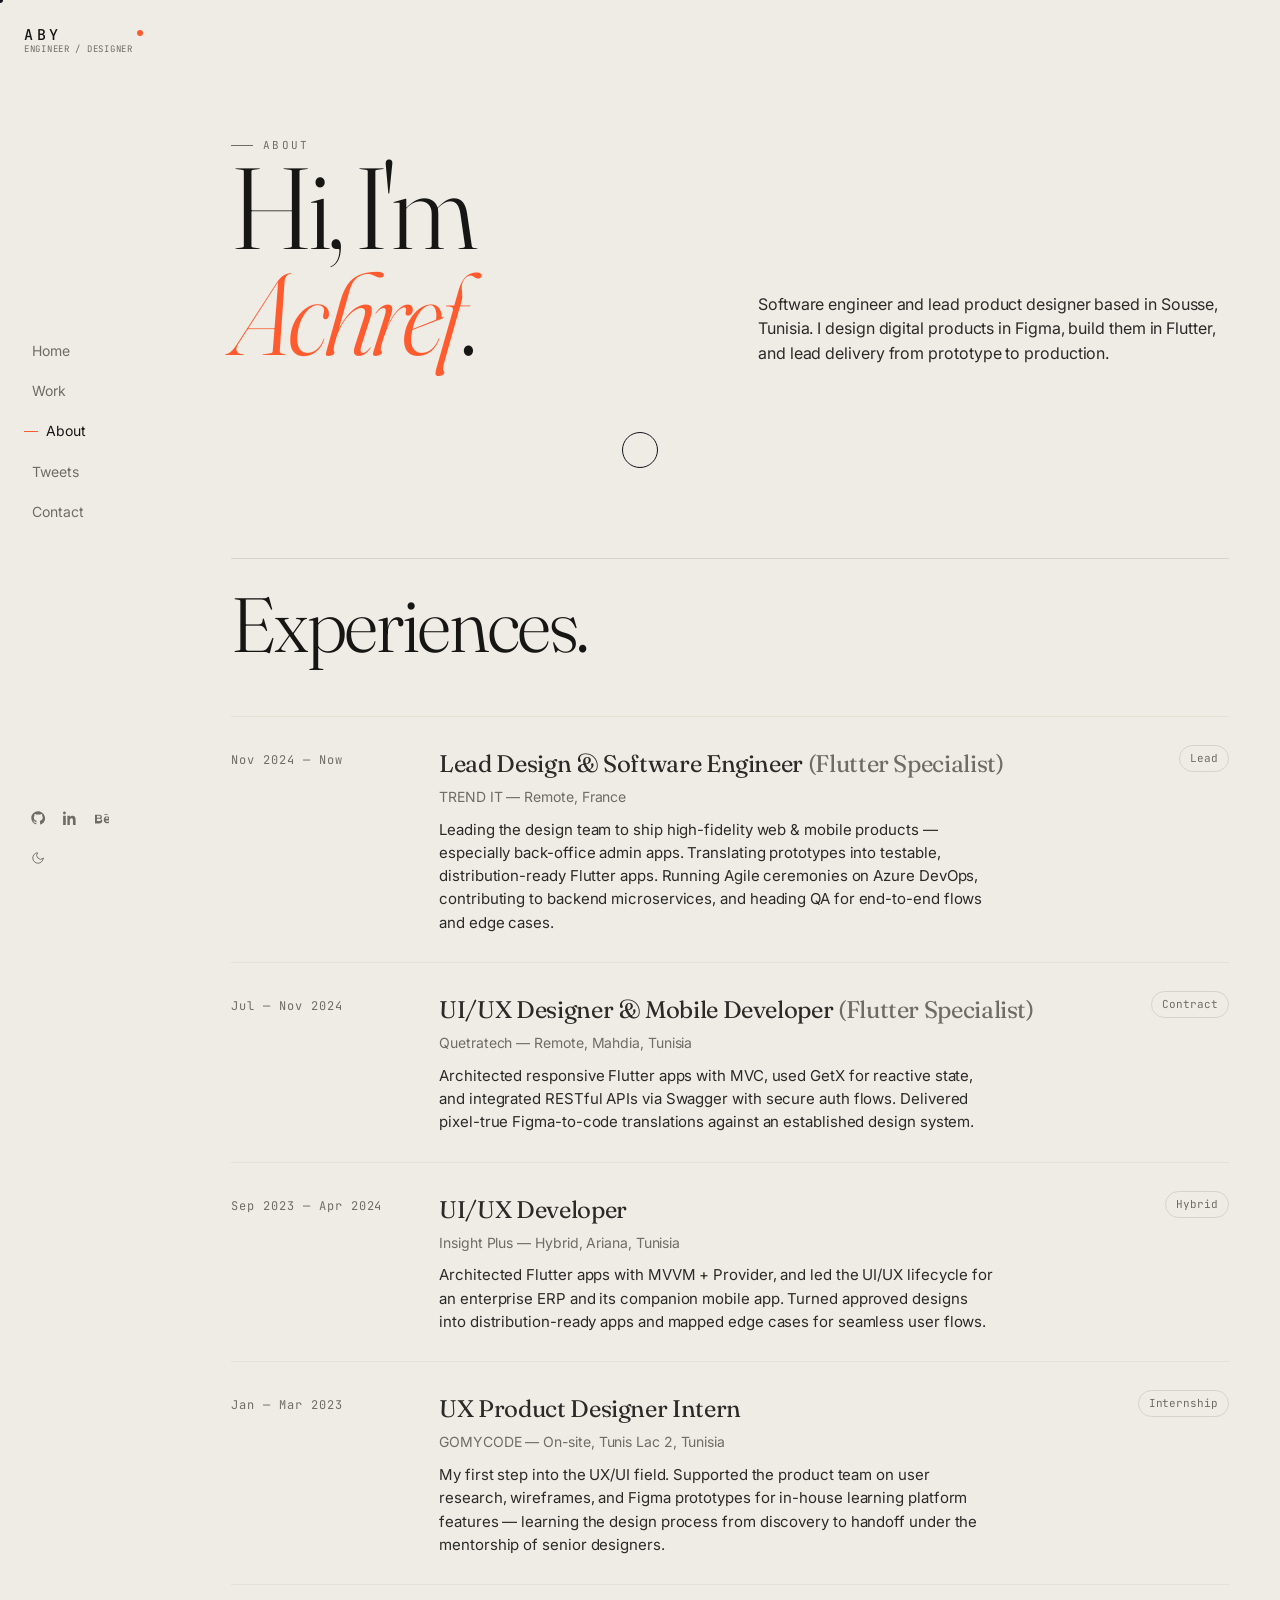
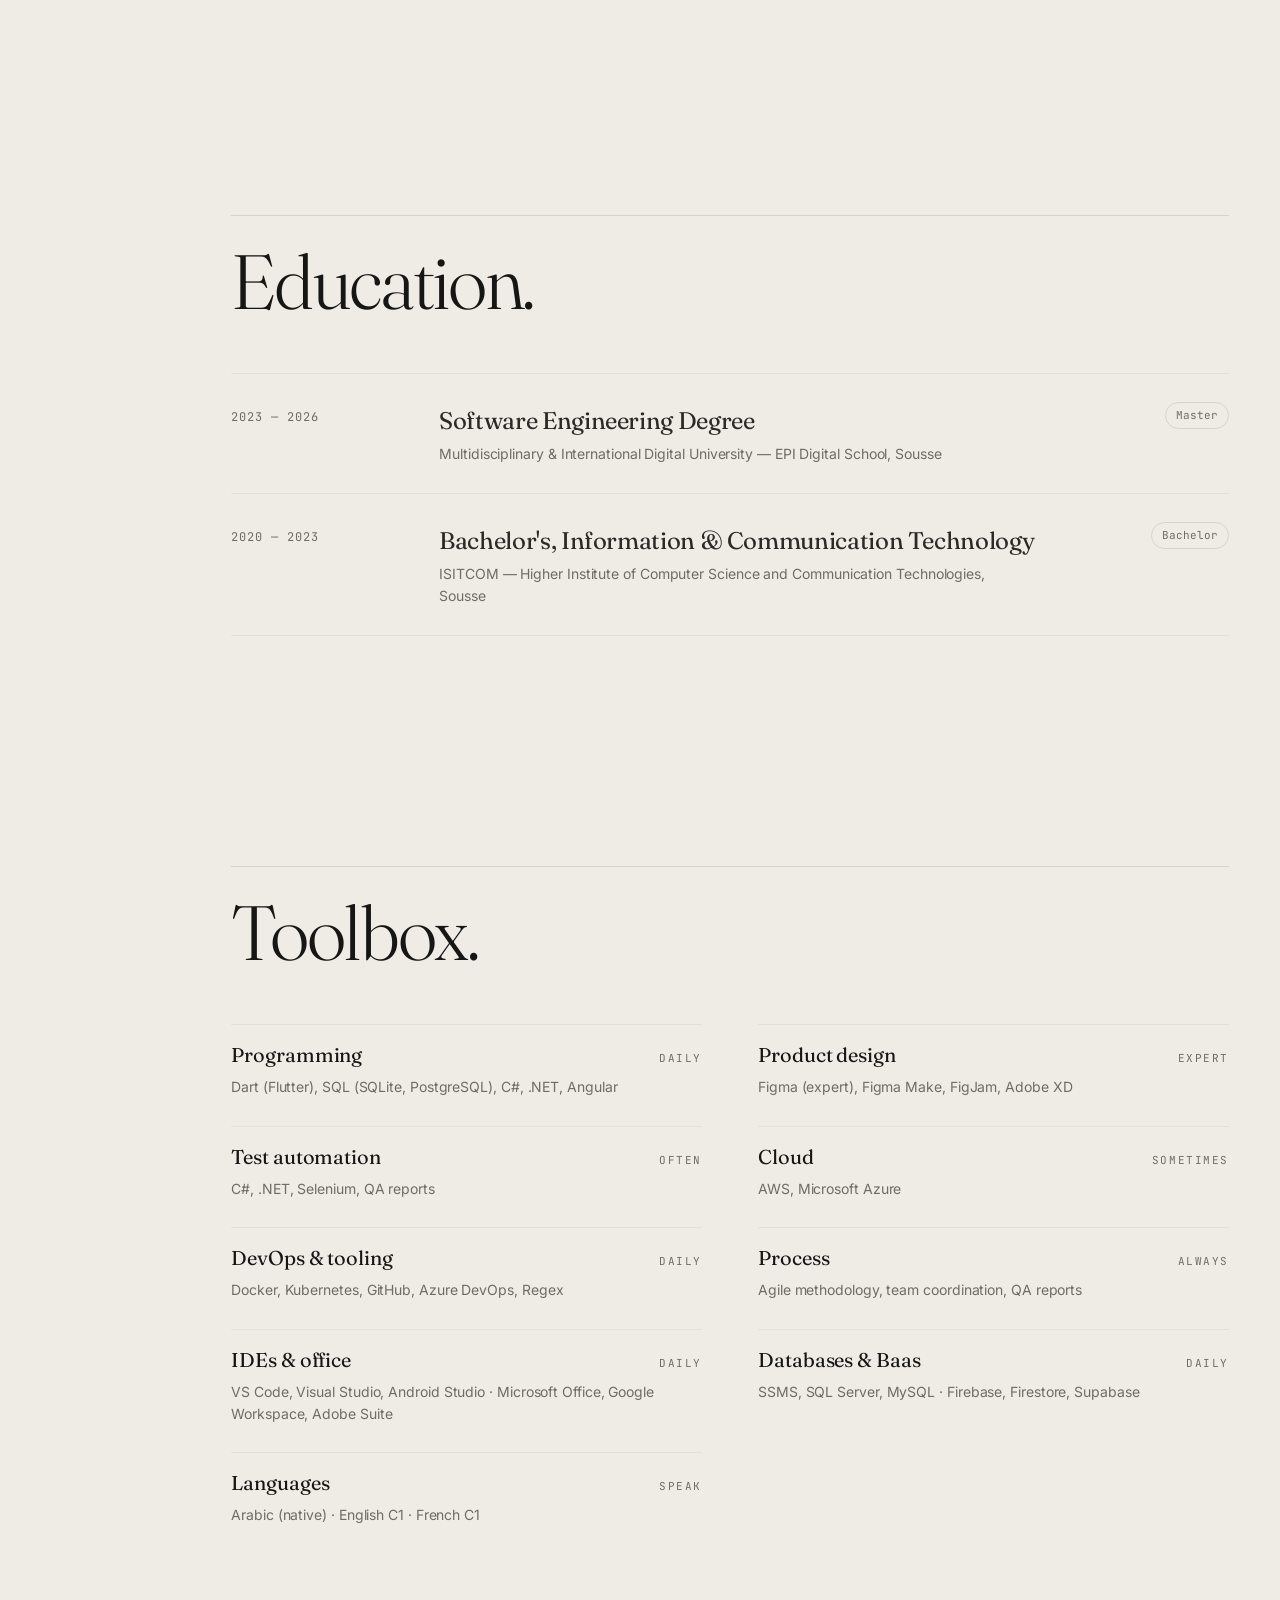
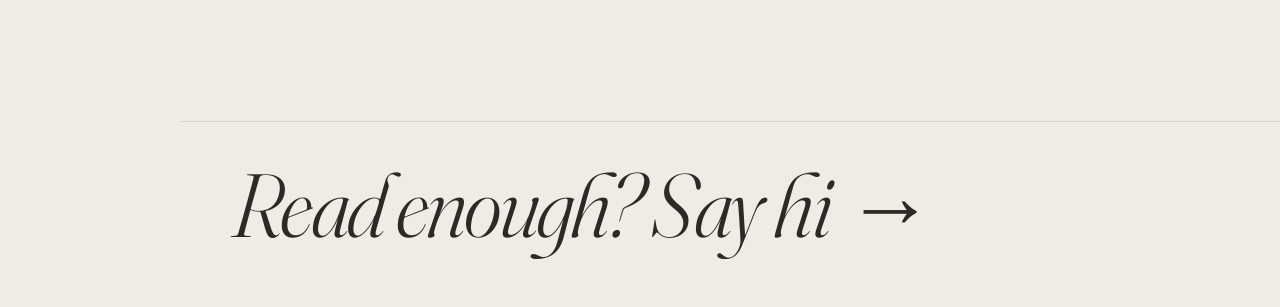
==== about.html @ 4a57edc3 "new version commit" ====
<!doctype html>
<html lang="en">
<head>
  <meta charset="utf-8" />
  <meta name="viewport" content="width=device-width, initial-scale=1" />
  <title>About | Achref Ben Yaagoub</title>
  <meta name="description" content="About Achref Ben Yaagoub — software engineer & UX/UI product designer. Experience, education, skills." />

  <link rel="icon" href="./assets/images/logo.png" />

  <link rel="preconnect" href="https://fonts.googleapis.com" />
  <link rel="preconnect" href="https://fonts.gstatic.com" crossorigin />
  <link href="https://fonts.googleapis.com/css2?family=Fraunces:ital,opsz,wght@0,9..144,300;0,9..144,400;0,9..144,500;1,9..144,300;1,9..144,400&family=Inter:wght@300;400;500;600&family=JetBrains+Mono:wght@400;500&display=swap" rel="stylesheet" />

  <link rel="stylesheet" href="./assets/css/style.css" />
</head>

<body>

  <div class="app">

    <aside class="rail">
      <a href="./index.html" class="rail__brand" aria-label="Home">
        <span class="brand-monogram">ABY</span>
        <span class="brand-role">Engineer / Designer</span>
      </a>

      <nav class="rail__nav" aria-label="Primary">
        <ul class="rail__list">
          <li><a class="rail__link" href="./index.html">Home</a></li>
          <li><a class="rail__link" href="./work.html">Work</a></li>
          <li><a class="rail__link" href="./about.html" aria-current="page">About</a></li>
          <li><a class="rail__link" href="./tweets.html">Tweets</a></li>
          <li><a class="rail__link" href="./contact.html">Contact</a></li>
        </ul>
      </nav>

      <div class="rail__foot">
        <div class="rail__socials">
          <a href="https://github.com/Achref200" aria-label="GitHub" target="_blank" rel="noopener">
            <svg viewBox="0 0 24 24" fill="currentColor"><path d="M12 .5C5.7.5.5 5.7.5 12c0 5.1 3.3 9.4 7.9 10.9.6.1.8-.3.8-.6v-2c-3.2.7-3.9-1.5-3.9-1.5-.5-1.3-1.3-1.7-1.3-1.7-1.1-.7.1-.7.1-.7 1.2.1 1.8 1.2 1.8 1.2 1 1.8 2.8 1.3 3.5 1 .1-.8.4-1.3.8-1.6-2.6-.3-5.3-1.3-5.3-5.7 0-1.3.4-2.3 1.2-3.1-.1-.3-.5-1.5.1-3.1 0 0 1-.3 3.3 1.2.9-.3 2-.4 3-.4s2.1.1 3 .4c2.3-1.5 3.3-1.2 3.3-1.2.6 1.6.2 2.8.1 3.1.8.8 1.2 1.9 1.2 3.1 0 4.4-2.7 5.4-5.3 5.7.4.4.8 1.1.8 2.2v3.3c0 .3.2.7.8.6 4.6-1.5 7.9-5.8 7.9-10.9C23.5 5.7 18.3.5 12 .5z"/></svg>
          </a>
          <a href="https://www.linkedin.com/in/achref-ben-yaagoub-77b6b1229/" aria-label="LinkedIn" target="_blank" rel="noopener">
            <svg viewBox="0 0 24 24" fill="currentColor"><path d="M4.98 3.5C4.98 4.88 3.86 6 2.49 6 1.12 6 0 4.88 0 3.5 0 2.12 1.12 1 2.49 1c1.37 0 2.49 1.12 2.49 2.5zM.22 8.25h4.55V24H.22V8.25zm7.34 0h4.36v2.17h.06c.6-1.1 2.06-2.25 4.24-2.25 4.54 0 5.38 2.99 5.38 6.87V24h-4.55v-7.5c0-1.79-.03-4.09-2.5-4.09-2.5 0-2.88 1.95-2.88 3.96V24H7.56V8.25z"/></svg>
          </a>
          <a href="https://www.behance.net/achrefbenyaa" aria-label="Behance" target="_blank" rel="noopener">
            <svg viewBox="0 0 24 24" fill="currentColor"><path d="M7.4 6.5c1.5 0 2.7.4 3.4 1.1.7.7 1 1.7 1 2.9 0 1.4-.6 2.4-1.8 3 1.6.5 2.4 1.7 2.4 3.5 0 1.4-.5 2.5-1.4 3.3-.9.8-2.3 1.2-4.2 1.2H0V6.5h7.4zm-.3 5.1c.8 0 1.3-.1 1.7-.4.4-.3.6-.7.6-1.3 0-.7-.2-1.1-.6-1.4-.4-.3-1-.4-1.8-.4H3.4v3.5h3.7zm.2 5.7c.9 0 1.6-.2 2-.5.4-.3.7-.9.7-1.5 0-.7-.2-1.2-.7-1.5-.4-.3-1.1-.5-2-.5H3.4v4h3.9zM20.4 9c1.8 0 3.1.6 4.1 1.7 1 1.2 1.5 2.7 1.5 4.7v.7h-7.7c.1.9.4 1.5.9 2 .5.4 1.2.7 2 .7 1.2 0 2-.5 2.5-1.4h2.1c-.4 1.1-1 2-1.9 2.6-.9.6-2 .9-3.3.9-1.8 0-3.1-.5-4.1-1.6-1-1-1.5-2.5-1.5-4.2 0-1.8.5-3.2 1.5-4.3 1-1.2 2.4-1.8 4-1.8zm0 1.9c-.7 0-1.3.2-1.8.6-.5.4-.8 1-.9 1.7h5.4c-.1-.7-.4-1.3-.9-1.7-.5-.4-1.1-.6-1.8-.6zM21.9 7H16V5.4h5.9V7z"/></svg>
          </a>
        </div>
        <button class="theme-toggle" data-theme-toggle aria-label="Toggle theme">
          <svg viewBox="0 0 24 24" fill="none" stroke="currentColor" stroke-width="1.6" stroke-linecap="round" stroke-linejoin="round">
            <path d="M21 12.8A9 9 0 1 1 11.2 3 7 7 0 0 0 21 12.8z"/>
          </svg>
        </button>
      </div>
    </aside>

    <main class="page">

      <!-- about hero -->
      <section class="container about-hero">
        <div>
          <p class="eyebrow" data-reveal>About</p>
          <h1 class="display about-hero__title" data-reveal>
            Hi, I'm <em>Achref</em>.
          </h1>
        </div>

        <div class="bio" data-reveal>
          <p>
            Software engineer and lead product designer based in Sousse, Tunisia.
            I design digital products in Figma, build them in Flutter, and lead delivery
            from prototype to production.
          </p>
        </div>
      </section>

      <!-- experience -->
      <section class="container">
        <div class="section-head">
          <h2 class="section-title" data-reveal>Experiences.</h2>
        </div>

        <ol class="timeline">
          <li class="entry" data-reveal>
            <span class="entry__when">Nov 2024 — Now</span>
            <div>
              <p class="entry__role">Lead Design &amp; Software Engineer <span style="color:var(--muted)">(Flutter Specialist)</span></p>
              <p class="entry__where">TREND IT — Remote, France</p>
              <p class="entry__desc">
                Leading the design team to ship high-fidelity web &amp;
                mobile products — especially back-office admin apps.
                Translating prototypes into testable, distribution-ready
                Flutter apps. Running Agile ceremonies on Azure DevOps,
                contributing to backend microservices, and heading QA
                for end-to-end flows and edge cases.
              </p>
            </div>
            <span class="entry__tag">Lead</span>
          </li>

          <li class="entry" data-reveal>
            <span class="entry__when">Jul — Nov 2024</span>
            <div>
              <p class="entry__role">UI/UX Designer &amp; Mobile Developer <span style="color:var(--muted)">(Flutter Specialist)</span></p>
              <p class="entry__where">Quetratech — Remote, Mahdia, Tunisia</p>
              <p class="entry__desc">
                Architected responsive Flutter apps with MVC, used GetX
                for reactive state, and integrated RESTful APIs via
                Swagger with secure auth flows. Delivered pixel-true
                Figma-to-code translations against an established
                design system.
              </p>
            </div>
            <span class="entry__tag">Contract</span>
          </li>

          <li class="entry" data-reveal>
            <span class="entry__when">Sep 2023 — Apr 2024</span>
            <div>
              <p class="entry__role">UI/UX Developer</p>
              <p class="entry__where">Insight Plus — Hybrid, Ariana, Tunisia</p>
              <p class="entry__desc">
                Architected Flutter apps with MVVM + Provider, and led
                the UI/UX lifecycle for an enterprise ERP and its
                companion mobile app. Turned approved designs into
                distribution-ready apps and mapped edge cases for
                seamless user flows.
              </p>
            </div>
            <span class="entry__tag">Hybrid</span>
          </li>

          <li class="entry" data-reveal>
            <span class="entry__when">Jan — Mar 2023</span>
            <div>
              <p class="entry__role">UX Product Designer Intern</p>
              <p class="entry__where">GOMYCODE — On-site, Tunis Lac 2, Tunisia</p>
              <p class="entry__desc">
                My first step into the UX/UI field. Supported the
                product team on user research, wireframes, and Figma
                prototypes for in-house learning platform features —
                learning the design process from discovery to handoff
                under the mentorship of senior designers.
              </p>
            </div>
            <span class="entry__tag">Internship</span>
          </li>
        </ol>
      </section>

      <!-- education -->
      <section class="container">
        <div class="section-head">
          <h2 class="section-title" data-reveal>Education.</h2>
        </div>

        <ol class="timeline">
          <li class="entry" data-reveal>
            <span class="entry__when">2023 — 2026</span>
            <div>
              <p class="entry__role">Software Engineering Degree</p>
              <p class="entry__where">Multidisciplinary &amp; International Digital University — EPI Digital School, Sousse</p>
            </div>
            <span class="entry__tag">Master</span>
          </li>
          <li class="entry" data-reveal>
            <span class="entry__when">2020 — 2023</span>
            <div>
              <p class="entry__role">Bachelor's, Information &amp; Communication Technology</p>
              <p class="entry__where">ISITCOM — Higher Institute of Computer Science and Communication Technologies, Sousse</p>
            </div>
            <span class="entry__tag">Bachelor</span>
          </li>
        </ol>
      </section>

      <!-- skills -->
      <section class="container">
        <div class="section-head">
          <h2 class="section-title" data-reveal>Toolbox.</h2>
        </div>

        <div class="skills-grid">
          <div class="skill" data-reveal>
            <div class="skill__head"><span class="skill__name">Programming</span><span class="skill__lvl">Daily</span></div>
            <p class="skill__list">Dart (Flutter), SQL (SQLite, PostgreSQL), C#, .NET, Angular</p>
          </div>
          <div class="skill" data-reveal>
            <div class="skill__head"><span class="skill__name">Product design</span><span class="skill__lvl">Expert</span></div>
            <p class="skill__list">Figma (expert), Figma Make, FigJam, Adobe XD</p>
          </div>
          <div class="skill" data-reveal>
            <div class="skill__head"><span class="skill__name">Test automation</span><span class="skill__lvl">Often</span></div>
            <p class="skill__list">C#, .NET, Selenium, QA reports</p>
          </div>
          <div class="skill" data-reveal>
            <div class="skill__head"><span class="skill__name">Cloud</span><span class="skill__lvl">Sometimes</span></div>
            <p class="skill__list">AWS, Microsoft Azure</p>
          </div>
          <div class="skill" data-reveal>
            <div class="skill__head"><span class="skill__name">DevOps &amp; tooling</span><span class="skill__lvl">Daily</span></div>
            <p class="skill__list">Docker, Kubernetes, GitHub, Azure DevOps, Regex</p>
          </div>
          <div class="skill" data-reveal>
            <div class="skill__head"><span class="skill__name">Process</span><span class="skill__lvl">Always</span></div>
            <p class="skill__list">Agile methodology, team coordination, QA reports</p>
          </div>
          <div class="skill" data-reveal>
            <div class="skill__head"><span class="skill__name">IDEs &amp; office</span><span class="skill__lvl">Daily</span></div>
            <p class="skill__list">VS Code, Visual Studio, Android Studio &middot; Microsoft Office, Google Workspace, Adobe Suite</p>
          </div>
           <div class="skill" data-reveal>
            <div class="skill__head"><span class="skill__name">Databases &amp; Baas</span><span class="skill__lvl">Daily</span></div>
            <p class="skill__list">SSMS, SQL Server, MySQL &middot; Firebase, Firestore, Supabase</p>
          </div>
          <div class="skill" data-reveal>
            <div class="skill__head"><span class="skill__name">Languages</span><span class="skill__lvl">Speak</span></div>
            <p class="skill__list">Arabic (native) &middot; English C1 &middot; French C1</p>
          </div>
        </div>
      </section>

      <footer class="foot">
        <div class="container foot__row">
          <p class="foot__big" data-reveal>
            Read enough? <a href="./contact.html">Say hi →</a>
          </p>
        </div>
      </footer>

    </main>
  </div>

  <script src="./assets/js/script.js"></script>
</body>
</html>
---- assets/css/style.css ----
/* ---------------------------------------------------------------
   achref ben yaagoub — portfolio '26
   built by hand. no framework, just css.
   --------------------------------------------------------------- */

/* tokens ---------------------------------------------------------- */
:root {
  /* paper theme (default) */
  --bg:        #efece6;
  --bg-soft:   #f6f3ed;
  --surface:   #faf8f3;
  --ink:       #161614;
  --ink-soft:  #2b2a27;
  --muted:     #6f6c66;
  --line:      #d8d3c8;
  --line-soft: #e6e1d6;
  --accent:    #ff5b2e;
  --accent-2:  #2a2826;

  /* type */
  --serif: "Fraunces", "Times New Roman", serif;
  --sans:  "Inter", -apple-system, system-ui, sans-serif;
  --mono:  "JetBrains Mono", ui-monospace, monospace;

  /* spacing rhythm */
  --rail:  180px;           /* width of the left rail */
  --gutter: clamp(20px, 4vw, 56px);
  --maxw:  1240px;

  /* motion */
  --ease: cubic-bezier(.2, .7, .2, 1);
}

[data-theme="dark"] {
  --bg:        #0e0e0d;
  --bg-soft:   #131312;
  --surface:   #181817;
  --ink:       #ededea;
  --ink-soft:  #d4d2cc;
  --muted:     #8a8780;
  --line:      #26251f;
  --line-soft: #1b1b18;
  --accent:    #ff7148;
  --accent-2:  #ededea;
}

/* reset-ish ------------------------------------------------------- */
*, *::before, *::after { box-sizing: border-box; }
* { margin: 0; padding: 0; }

html { -webkit-text-size-adjust: 100%; scroll-behavior: smooth; }

body {
  background: var(--bg);
  color: var(--ink);
  font-family: var(--sans);
  font-size: 16px;
  font-weight: 400;
  line-height: 1.55;
  letter-spacing: -0.005em;
  -webkit-font-smoothing: antialiased;
  text-rendering: optimizeLegibility;
  overflow-x: hidden;
  min-height: 100vh;
}

img, svg { display: block; max-width: 100%; }
a { color: inherit; text-decoration: none; }
button { background: none; border: 0; color: inherit; font: inherit; cursor: pointer; }
ul, ol { list-style: none; }

::selection { background: var(--accent); color: #fff; }

/* cursor ---------------------------------------------------------- */
/* hide the native cursor only on devices that have a fine pointer */
@media (hover: hover) and (pointer: fine) {
  body { cursor: none; }
  a, button, [data-cursor] { cursor: none; }
}

.cursor-dot,
.cursor-ring {
  position: fixed;
  top: 0; left: 0;
  pointer-events: none;
  z-index: 9999;
  transform: translate(-50%, -50%);
  mix-blend-mode: difference;
}

.cursor-dot {
  width: 6px; height: 6px;
  background: #fff;
  border-radius: 50%;
  transition: opacity .2s var(--ease);
}

.cursor-ring {
  width: 36px; height: 36px;
  border: 1px solid #fff;
  border-radius: 50%;
  transition: width .25s var(--ease), height .25s var(--ease),
              background .25s var(--ease), border-color .25s var(--ease);
}

.cursor-ring.is-hover {
  width: 64px; height: 64px;
  background: #fff;
}

@media (hover: none), (pointer: coarse) {
  .cursor-dot, .cursor-ring { display: none; }
}

/* layout ---------------------------------------------------------- */
.app {
  display: grid;
  grid-template-columns: var(--rail) 1fr;
  min-height: 100vh;
}

/* left rail / navbar --------------------------------------------- */
/* a quiet column on the left. simple stacked text, nothing rotated. */
.rail {
  position: fixed;
  top: 0; left: 0;
  width: var(--rail);
  height: 100vh;
  background: transparent;
  display: flex;
  flex-direction: column;
  align-items: flex-start;
  justify-content: space-between;
  padding: 28px 24px;
  z-index: 50;
}

.rail__brand {
  display: inline-flex;
  flex-direction: column;
  align-items: flex-start;
  gap: 2px;
  position: relative;
  color: var(--ink);
}
.rail__brand::after {
  content: "";
  position: absolute;
  right: -10px;
  top: 2px;
  width: 6px;
  height: 6px;
  border-radius: 50%;
  background: var(--accent);
}

.brand-monogram {
  font-family: var(--mono);
  font-size: 15px;
  font-weight: 500;
  letter-spacing: 0.24em;
  line-height: 1;
}

.brand-role {
  font-family: var(--mono);
  font-size: 9px;
  letter-spacing: 0.08em;
  text-transform: uppercase;
  color: var(--muted);
  line-height: 1;
}

.rail__nav {
  display: flex;
  align-items: center;
}
.rail__list {
  display: flex;
  flex-direction: column;
  gap: 10px;
}
.rail__link {
  position: relative;
  display: inline-flex;
  align-items: center;
  gap: 8px;
  font-family: var(--sans);
  font-size: 14px;
  font-weight: 400;
  color: var(--muted);
  padding: 2px 0;
  transition: color .2s var(--ease), padding-left .25s var(--ease);
}
.rail__link::before {
  content: "";
  width: 0;
  height: 1px;
  background: currentColor;
  transition: width .25s var(--ease);
}
.rail__link:hover { color: var(--ink); }
.rail__link:hover::before { width: 14px; }
.rail__link[aria-current="page"] { color: var(--ink); }
.rail__link[aria-current="page"]::before { width: 14px; background: var(--accent); }

.rail__foot {
  display: flex;
  flex-direction: column;
  gap: 12px;
  align-items: flex-start;
}
.rail__socials {
  display: flex;
  flex-direction: row;
  gap: 4px;
}
.rail__foot a {
  width: 28px; height: 28px;
  display: grid;
  place-items: center;
  border-radius: 6px;
  color: var(--muted);
  transition: color .2s var(--ease), background .2s var(--ease);
}
.rail__foot a:hover { color: var(--ink); background: var(--line-soft); }
.rail__foot svg { width: 14px; height: 14px; }

/* top status bar (sits above the main content, not the rail) ----- */
.status-bar {
  position: sticky;
  top: 0;
  z-index: 40;
  display: flex;
  align-items: center;
  justify-content: space-between;
  gap: 16px;
  padding: 14px var(--gutter);
  font-family: var(--mono);
  font-size: 11px;
  letter-spacing: 0.14em;
  text-transform: uppercase;
  color: var(--muted);
  background: color-mix(in srgb, var(--bg) 88%, transparent);
  backdrop-filter: blur(10px);
  -webkit-backdrop-filter: blur(10px);
  border-bottom: 1px solid var(--line-soft);
}
.status-bar__group { display: flex; align-items: center; gap: 18px; }
.status-bar__group span { display: inline-flex; align-items: center; gap: 8px; }

.pulse {
  width: 7px; height: 7px;
  background: #2bbf6a;
  border-radius: 50%;
  box-shadow: 0 0 0 0 rgba(43, 191, 106, 0.55);
  animation: pulse 2.2s ease-out infinite;
}
@keyframes pulse {
  0%   { box-shadow: 0 0 0 0 rgba(43, 191, 106, 0.55); }
  70%  { box-shadow: 0 0 0 10px rgba(43, 191, 106, 0); }
  100% { box-shadow: 0 0 0 0 rgba(43, 191, 106, 0); }
}

.theme-toggle {
  width: 28px; height: 28px;
  display: grid; place-items: center;
  border-radius: 6px;
  color: var(--muted);
  transition: color .2s var(--ease), background .2s var(--ease);
}
.theme-toggle:hover { background: var(--line-soft); color: var(--ink); }
.theme-toggle svg { width: 14px; height: 14px; }

/* main content ---------------------------------------------------- */
main.page {
  grid-column: 2 / -1;
  min-width: 0;
}

.container {
  max-width: var(--maxw);
  margin: 0 auto;
  padding-left: var(--gutter);
  padding-right: var(--gutter);
}

section { padding: clamp(64px, 9vw, 140px) 0; }

/* typography ------------------------------------------------------ */
.eyebrow {
  display: inline-flex; align-items: center; gap: 10px;
  font-family: var(--mono);
  font-size: 11px;
  text-transform: uppercase;
  letter-spacing: 0.2em;
  color: var(--muted);
}
.eyebrow::before {
  content: "";
  width: 22px; height: 1px;
  background: currentColor;
  display: inline-block;
}

.display {
  font-family: var(--serif);
  font-weight: 300;
  font-size: clamp(48px, 10vw, 168px);
  line-height: 0.92;
  letter-spacing: -0.04em;
}
.display em {
  font-style: italic;
  font-weight: 300;
  color: var(--accent);
}
.display .strike {
  text-decoration: line-through;
  text-decoration-thickness: 2px;
  text-decoration-color: var(--accent);
  color: var(--muted);
  font-style: italic;
}

h2.section-title {
  font-family: var(--serif);
  font-weight: 300;
  font-size: clamp(40px, 6vw, 84px);
  line-height: 1;
  letter-spacing: -0.03em;
  margin-bottom: 12px;
}
h2.section-title em { font-style: italic; color: var(--accent); }

h3 {
  font-family: var(--serif);
  font-weight: 400;
  font-size: clamp(22px, 2vw, 28px);
  letter-spacing: -0.02em;
  line-height: 1.15;
}

.lead {
  font-family: var(--serif);
  font-weight: 300;
  font-size: clamp(20px, 1.9vw, 30px);
  line-height: 1.35;
  letter-spacing: -0.015em;
  color: var(--ink-soft);
  max-width: 38ch;
}

p { color: var(--ink-soft); max-width: 62ch; }

.home-list {
  display: flex;
  flex-direction: column;
  border-top: 1px solid var(--line-soft);
}
.home-list li {
  min-height: 72px;
  display: grid;
  grid-template-columns: 220px 1fr;
  gap: 24px;
  align-items: center;
  border-bottom: 1px solid var(--line-soft);
  padding: 14px 0;
}
.home-list__label {
  font-family: var(--mono);
  font-size: 11px;
  text-transform: uppercase;
  letter-spacing: 0.14em;
  color: var(--muted);
}
.home-list__value {
  font-family: var(--serif);
  font-size: clamp(20px, 2.1vw, 30px);
  letter-spacing: -0.02em;
  line-height: 1.2;
}
a.home-list__value:hover { color: var(--accent); }

@media (max-width: 720px) {
  .home-list li {
    grid-template-columns: 1fr;
    gap: 8px;
    min-height: 0;
  }
}

/* hero ------------------------------------------------------------ */
.hero {
  padding-top: clamp(80px, 12vw, 180px);
  padding-bottom: clamp(80px, 10vw, 160px);
  position: relative;
}

.hero__name {
  /* a tiny negative margin so the "A" hangs out a hair — nicer optical */
  margin-left: -0.04em;
}

.hero__meta {
  margin-top: clamp(40px, 6vw, 72px);
  display: grid;
  grid-template-columns: 1.4fr 1fr;
  gap: 32px 48px;
  align-items: end;
}
.hero__cta {
  display: flex;
  flex-wrap: wrap;
  gap: 12px;
  justify-content: flex-end;
}

@media (max-width: 900px) {
  .hero__meta { grid-template-columns: 1fr; }
  .hero__cta { justify-content: flex-start; }
}

.role-card {
  display: flex; flex-direction: column; gap: 8px;
}
.role-card .key {
  font-family: var(--mono);
  font-size: 11px;
  text-transform: uppercase;
  letter-spacing: 0.18em;
  color: var(--muted);
}
.role-card .val {
  font-family: var(--serif);
  font-style: italic;
  font-size: 22px;
  line-height: 1.2;
}

/* small inline arrow link, used where a full button would be too loud */
.link-arrow {
  font-family: var(--mono);
  font-size: 12px;
  text-transform: uppercase;
  letter-spacing: 0.14em;
  color: var(--muted);
  display: inline-flex; align-items: center; gap: 8px;
  transition: color .2s var(--ease), gap .25s var(--ease);
}
.link-arrow:hover { color: var(--ink); gap: 12px; }

/* open-to / interests block (home) ------------------------------- */
.open-to__lead {
  max-width: 46ch;
  margin-bottom: clamp(32px, 5vw, 56px);
}

.dot {
  display: inline-block;
  width: 8px; height: 8px;
  border-radius: 50%;
  margin-right: 6px;
  vertical-align: middle;
  transform: translateY(-2px);
}
.dot--live {
  background: #2bbf6a;
  box-shadow: 0 0 0 0 rgba(43, 191, 106, 0.55);
  animation: pulse 2.2s ease-out infinite;
}

/* button (shadcn-ish) -------------------------------------------- */
.btn {
  display: inline-flex; align-items: center; gap: 10px;
  padding: 14px 22px;
  font-family: var(--mono);
  font-size: 12px;
  text-transform: uppercase;
  letter-spacing: 0.14em;
  border-radius: 999px;
  border: 1px solid var(--ink);
  background: var(--ink);
  color: var(--bg);
  transition: transform .35s var(--ease), background .25s var(--ease), color .25s var(--ease);
}
.btn:hover { transform: translateY(-2px); }
.btn--ghost {
  background: transparent;
  color: var(--ink);
  border-color: var(--line);
}
.btn--ghost:hover { background: var(--ink); color: var(--bg); border-color: var(--ink); }

.btn__arrow {
  display: inline-block;
  transition: transform .3s var(--ease);
}
.btn:hover .btn__arrow { transform: translateX(4px); }

/* marquee --------------------------------------------------------- */
.marquee {
  border-top: 1px solid var(--line);
  border-bottom: 1px solid var(--line);
  overflow: hidden;
  padding: 22px 0;
  margin-top: 80px;
}
.marquee__track {
  display: flex;
  gap: 56px;
  width: max-content;
  animation: scroll 38s linear infinite;
  font-family: var(--serif);
  font-style: italic;
  font-size: clamp(28px, 4vw, 56px);
  font-weight: 300;
  letter-spacing: -0.02em;
  white-space: nowrap;
}
.marquee__track span { display: inline-flex; align-items: center; gap: 56px; }
.marquee__track span::after {
  content: "";
  width: 10px; height: 10px;
  background: var(--accent);
  border-radius: 50%;
  display: inline-block;
}
@keyframes scroll {
  to { transform: translateX(-50%); }
}

/* "what I do" cards ---------------------------------------------- */
.work-grid {
  display: grid;
  grid-template-columns: repeat(3, 1fr);
  gap: 24px;
  margin-top: 56px;
}
@media (max-width: 900px) { .work-grid { grid-template-columns: 1fr; } }

.discipline {
  padding: 40px 32px;
  border: 1px solid var(--line);
  border-radius: 20px;
  background: var(--surface);
  display: flex; flex-direction: column; gap: 16px;
  min-height: 320px;
  position: relative;
  overflow: hidden;
  transition: transform .5s var(--ease), border-color .3s var(--ease);
}
.discipline:hover { transform: translateY(-6px); border-color: var(--ink); }
.discipline__num {
  font-family: var(--mono);
  font-size: 11px;
  letter-spacing: 0.18em;
  color: var(--muted);
}
.discipline__title { margin-top: auto; }
.discipline__stack {
  display: flex; flex-wrap: wrap; gap: 6px;
  margin-top: 12px;
}
.tag {
  font-family: var(--mono);
  font-size: 11px;
  padding: 4px 10px;
  border: 1px solid var(--line);
  border-radius: 999px;
  color: var(--muted);
}

/* featured projects (home) --------------------------------------- */
.featured {
  display: grid;
  grid-template-columns: 1fr 1fr;
  gap: 24px;
  margin-top: 48px;
}
@media (max-width: 800px) { .featured { grid-template-columns: 1fr; } }

.featured__head {
  display: flex; align-items: flex-end; justify-content: space-between;
  gap: 24px; flex-wrap: wrap;
}

.f-card {
  display: block;
  border-radius: 22px;
  overflow: hidden;
  background: var(--surface);
  border: 1px solid var(--line);
  position: relative;
  transition: transform .6s var(--ease);
}
.f-card:nth-child(odd)  { transform: translateY(0); }
.f-card:nth-child(even) { transform: translateY(40px); }
.f-card:hover { transform: translateY(-8px); }

.f-card__media {
  aspect-ratio: 4 / 3;
  overflow: hidden;
  background: var(--bg-soft);
}
.f-card__media img {
  width: 100%; height: 100%;
  object-fit: cover;
  transition: transform 1.1s var(--ease);
}
.f-card:hover .f-card__media img { transform: scale(1.05); }

.f-card__body {
  padding: 22px 24px 28px;
  display: flex; flex-direction: column; gap: 6px;
}
.f-card__meta {
  display: flex; justify-content: space-between;
  font-family: var(--mono);
  font-size: 11px;
  text-transform: uppercase;
  letter-spacing: 0.16em;
  color: var(--muted);
}

/* about page ------------------------------------------------------ */
.about-hero {
  padding-top: clamp(80px, 10vw, 160px);
  padding-bottom: clamp(40px, 6vw, 100px);
  display: grid;
  grid-template-columns: 1fr 1fr;
  gap: 56px;
  align-items: end;
}
@media (max-width: 900px) { .about-hero { grid-template-columns: 1fr; } }

.about-hero__title { font-size: clamp(56px, 9vw, 132px); }

.bio p + p { margin-top: 18px; }


.section-head {
  display: flex; align-items: flex-end; justify-content: space-between;
  gap: 24px; flex-wrap: wrap;
  border-top: 1px solid var(--line);
  padding-top: 28px;
  margin-bottom: 40px;
}
.section-head .num {
  font-family: var(--mono);
  font-size: 12px;
  color: var(--muted);
  letter-spacing: 0.18em;
}

/* timeline (experience / edu) ------------------------------------ */
.timeline { display: flex; flex-direction: column; }
.entry {
  display: grid;
  grid-template-columns: 180px 1fr 120px;
  gap: 28px;
  padding: 28px 0;
  border-top: 1px solid var(--line-soft);
  transition: padding-left .35s var(--ease);
}
.entry:hover { padding-left: 12px; }
.entry:last-child { border-bottom: 1px solid var(--line-soft); }
.entry__when {
  font-family: var(--mono);
  font-size: 12px;
  color: var(--muted);
  letter-spacing: 0.08em;
  padding-top: 6px;
}
.entry__role { font-family: var(--serif); font-size: 24px; font-weight: 400; letter-spacing: -0.015em; }
.entry__where { color: var(--muted); font-size: 14px; margin-top: 4px; }
.entry__desc  { margin-top: 10px; color: var(--ink-soft); font-size: 15px; }
.entry__tag   {
  align-self: start;
  justify-self: end;
  font-family: var(--mono);
  font-size: 11px;
  padding: 4px 10px;
  border: 1px solid var(--line);
  border-radius: 999px;
  color: var(--muted);
}
@media (max-width: 800px) {
  .entry { grid-template-columns: 1fr; gap: 6px; }
  .entry__tag { justify-self: start; }
}

/* skills ---------------------------------------------------------- */
.skills-grid {
  display: grid;
  grid-template-columns: repeat(2, 1fr);
  gap: 28px 56px;
}
@media (max-width: 700px) { .skills-grid { grid-template-columns: 1fr; } }

.skill {
  display: flex; flex-direction: column; gap: 6px;
  padding-top: 14px;
  border-top: 1px solid var(--line-soft);
}
.skill__head { display: flex; justify-content: space-between; align-items: baseline; }
.skill__name { font-family: var(--serif); font-size: 20px; }
.skill__lvl  { font-family: var(--mono); font-size: 11px; color: var(--muted); letter-spacing: 0.14em; text-transform: uppercase; }
.skill__list { color: var(--muted); font-size: 14px; }

/* certs ----------------------------------------------------------- */
.certs { display: grid; grid-template-columns: repeat(3, 1fr); gap: 16px; }
@media (max-width: 800px) { .certs { grid-template-columns: 1fr; } }

.cert {
  padding: 22px;
  border: 1px solid var(--line);
  border-radius: 16px;
  background: var(--surface);
  display: flex; flex-direction: column; gap: 6px;
  min-height: 120px;
  transition: border-color .25s var(--ease), transform .35s var(--ease);
}
.cert:hover { border-color: var(--ink); transform: translateY(-3px); }
.cert__title { font-family: var(--serif); font-size: 18px; }
.cert__issuer { font-family: var(--mono); font-size: 11px; color: var(--muted); letter-spacing: 0.14em; text-transform: uppercase; }

/* work page (projects) ------------------------------------------- */
.work-hero { padding-top: clamp(80px, 10vw, 160px); }
.work-hero h1 { font-family: var(--serif); font-weight: 300; font-size: clamp(56px, 10vw, 148px); line-height: 0.92; letter-spacing: -0.04em; }
.work-hero h1 em { font-style: italic; color: var(--accent); }

.filters {
  display: flex; flex-wrap: wrap; gap: 8px;
  margin-top: 40px;
  padding-bottom: 24px;
  border-bottom: 1px solid var(--line);
}
.filter {
  font-family: var(--mono);
  font-size: 12px;
  text-transform: uppercase;
  letter-spacing: 0.12em;
  padding: 10px 16px;
  border-radius: 999px;
  border: 1px solid var(--line);
  color: var(--muted);
  transition: background .25s var(--ease), color .25s var(--ease), border-color .25s var(--ease);
}
.filter[aria-pressed="true"] {
  background: var(--ink);
  color: var(--bg);
  border-color: var(--ink);
}
.filter:hover { color: var(--ink); }
.filter[aria-pressed="true"]:hover { color: var(--bg); }

.gallery {
  margin-top: 8px;
  display: flex;
  flex-direction: column;
  border-top: 1px solid var(--line);
}

.project[hidden] { display: none; }

.project a {
  display: block;
  border-bottom: 1px solid var(--line-soft);
  transition: border-color .25s var(--ease), transform .25s var(--ease);
}
.project a:hover {
  border-bottom-color: var(--line);
  transform: translateX(6px);
}

.project__body {
  min-height: 74px;
  padding: 16px 0;
  display: grid;
  grid-template-columns: minmax(0, 1fr) minmax(170px, auto);
  align-items: center;
  gap: 14px;
}
.project__title {
  font-family: var(--serif);
  font-size: clamp(20px, 1.7vw, 28px);
  letter-spacing: -0.015em;
  line-height: 1.2;
}
.project__cat {
  font-family: var(--mono);
  font-size: 11px;
  color: var(--muted);
  letter-spacing: 0.1em;
  text-transform: uppercase;
  text-align: right;
}
.project__open {
  display: none;
}
.project a:hover .project__title { color: var(--accent); }

@media (max-width: 860px) {
  .project__body {
    min-height: 0;
    grid-template-columns: 1fr;
    gap: 8px;
    padding: 18px 0;
  }
  .project__cat { text-align: left; }
}

/* contact page --------------------------------------------------- */
.contact-hero {
  padding-top: clamp(80px, 10vw, 160px);
  padding-bottom: clamp(40px, 6vw, 100px);
}
.contact-hero h1 {
  font-family: var(--serif);
  font-weight: 300;
  font-size: clamp(64px, 12vw, 184px);
  line-height: 0.88;
  letter-spacing: -0.04em;
}
.contact-hero h1 em { font-style: italic; color: var(--accent); }

.mail-row {
  display: flex; align-items: center; gap: 16px;
  margin-top: 56px;
  border-top: 1px solid var(--line);
  padding-top: 32px;
}
.mail-row a {
  font-family: var(--serif);
  font-style: italic;
  font-size: clamp(28px, 4vw, 54px);
  line-height: 1;
  letter-spacing: -0.02em;
  transition: color .25s var(--ease);
  position: relative;
}
.mail-row a:hover { color: var(--accent); }
.mail-row .copy {
  margin-left: auto;
  font-family: var(--mono);
  font-size: 11px;
  text-transform: uppercase;
  letter-spacing: 0.14em;
  padding: 10px 16px;
  border: 1px solid var(--line);
  border-radius: 999px;
  color: var(--muted);
  transition: color .25s var(--ease), border-color .25s var(--ease);
}
.mail-row .copy:hover { color: var(--ink); border-color: var(--ink); }
.mail-row .copy.copied { color: var(--accent); border-color: var(--accent); }

.channel-row {
  display: flex;
  flex-wrap: wrap;
  gap: 12px;
  margin-top: 32px;
}

.form-actions {
  display: flex;
  flex-wrap: wrap;
  gap: 12px;
  align-items: center;
}

.form-status {
  margin-top: 16px;
  padding: 14px 18px;
  border: 1px solid var(--line);
  border-radius: 12px;
  background: var(--surface);
  font-family: var(--mono);
  font-size: 12px;
  letter-spacing: 0.04em;
  color: var(--ink);
  max-width: 56ch;
}
.form-status.is-ok {
  border-color: #2bbf6a;
  color: var(--ink);
}
.form-status.is-err {
  border-color: var(--accent);
  color: var(--ink);
}

.contact-grid {
  margin-top: 80px;
  display: grid;
  grid-template-columns: 1.2fr 1fr;
  gap: 56px;
}
@media (max-width: 900px) { .contact-grid { grid-template-columns: 1fr; } }

.contact-form { display: flex; flex-direction: column; gap: 22px; }
.field { display: flex; flex-direction: column; gap: 8px; }
.field label {
  font-family: var(--mono);
  font-size: 11px;
  text-transform: uppercase;
  letter-spacing: 0.16em;
  color: var(--muted);
}
.field input,
.field textarea {
  background: transparent;
  border: 0;
  border-bottom: 1px solid var(--line);
  padding: 10px 0;
  font: inherit;
  color: var(--ink);
  outline: none;
  transition: border-color .25s var(--ease);
}
.field input:focus,
.field textarea:focus { border-color: var(--ink); }
.field textarea { resize: vertical; min-height: 110px; }

.cards { display: flex; flex-direction: column; gap: 14px; }
.info-card {
  padding: 22px;
  border: 1px solid var(--line);
  border-radius: 16px;
  background: var(--surface);
  display: flex; flex-direction: column; gap: 6px;
}
.info-card .k {
  font-family: var(--mono); font-size: 11px;
  text-transform: uppercase; letter-spacing: 0.16em; color: var(--muted);
}
.info-card .v {
  font-family: var(--serif); font-size: 22px; letter-spacing: -0.015em;
}

/* project detail page -------------------------------------------- */
.project-top {
  padding-top: clamp(40px, 6vw, 80px);
  padding-bottom: 0;
}

.back-link {
  display: inline-flex; align-items: center; gap: 8px;
  font-family: var(--mono);
  font-size: 12px;
  text-transform: uppercase;
  letter-spacing: 0.14em;
  color: var(--muted);
  transition: color .2s var(--ease), gap .25s var(--ease);
}
.back-link:hover { color: var(--ink); gap: 14px; }

.project-cover-section {
  padding-top: clamp(24px, 3vw, 40px);
  padding-bottom: 0;
}

.project-cover {
  border-radius: 22px;
  overflow: hidden;
  background: var(--bg-soft);
  border: 1px solid var(--line);
}
.project-cover img {
  width: 100%;
  height: auto;
  max-height: min(78vh, 920px);
  display: block;
  object-fit: contain;
  margin: 0 auto;
}

.project-hero {
  padding-top: clamp(40px, 6vw, 80px);
  padding-bottom: clamp(24px, 3vw, 48px);
}

.project-hero__title {
  font-size: clamp(48px, 9vw, 132px);
  margin-top: 18px;
}

.project-hero__tagline {
  margin-top: 24px;
  max-width: 32ch;
}

.project-overview-section {
  padding-top: clamp(40px, 6vw, 80px);
  padding-bottom: clamp(40px, 6vw, 80px);
}

.project-description {
  max-width: 64ch;
  margin-top: 12px;
}
.project-description p {
  font-family: var(--serif);
  font-weight: 300;
  font-size: clamp(18px, 1.5vw, 22px);
  line-height: 1.5;
  letter-spacing: -0.01em;
  color: var(--ink-soft);
}
.project-description p + p { margin-top: 22px; }

.project-meta-section {
  padding-top: clamp(40px, 5vw, 80px);
  padding-bottom: clamp(40px, 5vw, 80px);
}

.project-meta {
  display: grid;
  grid-template-columns: repeat(4, 1fr);
  gap: 24px 32px;
  border-top: 1px solid var(--line);
  border-bottom: 1px solid var(--line);
  padding: 28px 0;
  margin-top: 12px;
}
.project-meta li {
  display: flex;
  flex-direction: column;
  gap: 8px;
  min-width: 0;
}
.project-meta .k {
  font-family: var(--mono);
  font-size: 11px;
  text-transform: uppercase;
  letter-spacing: 0.16em;
  color: var(--muted);
}
.project-meta .v {
  font-family: var(--serif);
  font-size: clamp(16px, 1.4vw, 20px);
  line-height: 1.35;
  letter-spacing: -0.01em;
  color: var(--ink);
  word-wrap: break-word;
}
.project-meta .v a {
  color: var(--ink);
  border-bottom: 1px solid var(--line);
  transition: color .2s var(--ease), border-color .2s var(--ease);
}
.project-meta .v a:hover { color: var(--accent); border-color: var(--accent); }

@media (max-width: 900px) {
  .project-meta { grid-template-columns: repeat(2, 1fr); }
}
@media (max-width: 520px) {
  .project-meta { grid-template-columns: 1fr; }
}

/* tweets page ----------------------------------------------------- */
.tweets-shell {
  padding-top: clamp(60px, 8vw, 120px);
  padding-bottom: 80px;
  max-width: 860px;
}

.tweets-profile {
  border: 1px solid var(--line);
  border-radius: 22px;
  overflow: hidden;
  background: var(--surface);
}

.tweets-cover {
  height: 210px;
  background:
    radial-gradient(circle at 78% 20%, color-mix(in srgb, var(--accent) 52%, transparent) 0%, transparent 35%),
    linear-gradient(140deg, color-mix(in srgb, var(--accent-2) 15%, var(--bg-soft)) 0%, var(--bg-soft) 60%, color-mix(in srgb, var(--accent) 20%, var(--bg-soft)) 100%);
}

.tweets-profile__body {
  display: grid;
  grid-template-columns: 124px minmax(0, 1fr);
  gap: 20px;
  padding: 0 24px 24px;
  margin-top: -44px;
}

.tweets-avatar {
  width: 104px;
  height: 104px;
  border-radius: 50%;
  object-fit: cover;
  border: 4px solid var(--surface);
}

.tweets-heading h1 {
  font-family: var(--serif);
  font-weight: 400;
  letter-spacing: -0.02em;
  font-size: clamp(34px, 5vw, 50px);
  line-height: 1;
}

.tweets-handle {
  margin-top: 8px;
  font-family: var(--mono);
  font-size: 12px;
  text-transform: uppercase;
  letter-spacing: 0.12em;
  color: var(--muted);
}

.tweets-bio {
  margin-top: 14px;
  max-width: 62ch;
  color: var(--ink-soft);
}

.tweets-stats {
  margin-top: 14px;
  display: flex;
  flex-wrap: wrap;
  gap: 12px;
  color: var(--muted);
  font-size: 14px;
}

.tweets-stats strong {
  color: var(--ink);
}

.tweets-quick {
  margin-top: 14px;
}

.tweets-tabs {
  border-top: 1px solid var(--line-soft);
  padding: 12px 16px;
  display: flex;
  gap: 8px;
}

.tweets-tab {
  border: 1px solid var(--line);
  border-radius: 999px;
  padding: 8px 12px;
  font-family: var(--mono);
  font-size: 11px;
  letter-spacing: 0.1em;
  text-transform: uppercase;
  color: var(--muted);
}

.tweets-tab.is-current {
  color: var(--ink);
  border-color: var(--ink);
}

.tweet-feed {
  margin-top: 22px;
  display: flex;
  flex-direction: column;
  gap: 12px;
}

.tweet-card {
  border: 1px solid var(--line);
  border-radius: 18px;
  background: var(--surface);
  padding: 18px;
  opacity: 0;
  transform: translateY(20px);
  animation: tweet-enter .7s var(--ease) forwards;
}

.tweet-card:nth-child(2) { animation-delay: .08s; }
.tweet-card:nth-child(3) { animation-delay: .16s; }
.tweet-card:nth-child(4) { animation-delay: .24s; }
.tweet-card:nth-child(5) { animation-delay: .32s; }
.tweet-card:nth-child(6) { animation-delay: .40s; }
.tweet-card:nth-child(7) { animation-delay: .48s; }
.tweet-card:nth-child(8) { animation-delay: .56s; }

@keyframes tweet-enter {
  to {
    opacity: 1;
    transform: translateY(0);
  }
}

.tweet-head {
  display: flex;
  align-items: center;
  gap: 10px;
}

.tweet-head img {
  width: 38px;
  height: 38px;
  border-radius: 50%;
  object-fit: cover;
}

.tweet-name {
  font-weight: 600;
}

.tweet-meta {
  font-family: var(--mono);
  font-size: 11px;
  color: var(--muted);
  letter-spacing: 0.08em;
  text-transform: uppercase;
}

.tweet-badge {
  margin-top: 10px;
  display: inline-block;
  font-family: var(--mono);
  font-size: 11px;
  letter-spacing: 0.1em;
  text-transform: uppercase;
  background: color-mix(in srgb, var(--accent) 10%, var(--bg-soft));
  border: 1px solid color-mix(in srgb, var(--accent) 25%, var(--line));
  color: var(--ink-soft);
  padding: 5px 10px;
  border-radius: 999px;
}

.tweet-text {
  margin-top: 14px;
  color: var(--ink-soft);
}

.tweet-text strong { color: var(--ink); }
.tweet-text em { color: var(--muted); font-style: normal; }

.tweet-media {
  margin-top: 14px;
  width: 100%;
  border-radius: 14px;
  max-height: 420px;
  object-fit: cover;
}

.tweet-actions {
  margin-top: 12px;
  display: flex;
  align-items: center;
  gap: 10px;
}

.tweet-like {
  border: 1px solid var(--line);
  border-radius: 999px;
  padding: 7px 14px;
  font-family: var(--mono);
  font-size: 11px;
  text-transform: uppercase;
  letter-spacing: 0.1em;
  color: var(--muted);
  transition: all .2s var(--ease);
}

.tweet-like:hover {
  color: var(--ink);
  border-color: var(--ink);
}

.tweet-like.is-liked {
  color: #fff;
  background: var(--accent);
  border-color: var(--accent);
  box-shadow: 0 10px 26px color-mix(in srgb, var(--accent) 35%, transparent);
}

.tweet-count {
  font-family: var(--mono);
  font-size: 12px;
  color: var(--muted);
}

@media (max-width: 740px) {
  .tweets-profile__body {
    grid-template-columns: 1fr;
    margin-top: -30px;
  }

  .tweets-avatar-wrap {
    display: flex;
    justify-content: center;
  }

  .tweets-heading {
    text-align: center;
  }

  .tweets-stats {
    justify-content: center;
  }

  .tweets-quick {
    display: flex;
    justify-content: center;
  }
}

/* footer ---------------------------------------------------------- */
.foot {
  border-top: 1px solid var(--line);
  margin-top: 80px;
  padding: 40px 0 60px;
}
.foot__row {
  display: flex; align-items: flex-end; justify-content: space-between;
  gap: 24px; flex-wrap: wrap;
}
.foot__big {
  font-family: var(--serif);
  font-weight: 300;
  font-style: italic;
  font-size: clamp(40px, 7vw, 110px);
  line-height: 0.95;
  letter-spacing: -0.03em;
}
.foot__big a:hover { color: var(--accent); }
.foot__meta {
  font-family: var(--mono);
  font-size: 11px;
  letter-spacing: 0.16em;
  color: var(--muted);
  text-transform: uppercase;
  display: grid; gap: 6px; text-align: right;
}

/* reveal animations ---------------------------------------------- */
[data-reveal] {
  opacity: 0;
  transform: translateY(28px);
  transition: opacity .9s var(--ease), transform .9s var(--ease);
  transition-delay: var(--delay, 0ms);
}
[data-reveal].is-in {
  opacity: 1;
  transform: translateY(0);
}

/* tiny utilities -------------------------------------------------- */
.flex { display: flex; }
.col  { flex-direction: column; }
.gap-sm { gap: 8px; }
.gap-md { gap: 16px; }
.gap-lg { gap: 32px; }
.mt-xl { margin-top: 80px; }

/* small screens — collapse rail into top bar --------------------- */
@media (max-width: 820px) {
  :root { --rail: 0px; }

  .rail {
    width: 100%;
    height: 60px;
    flex-direction: row;
    align-items: center;
    padding: 0 18px;
    background: color-mix(in srgb, var(--bg) 88%, transparent);
    backdrop-filter: blur(10px);
    -webkit-backdrop-filter: blur(10px);
    border-bottom: 1px solid var(--line-soft);
  }
  .rail__nav { flex: 1; justify-content: center; }
  .rail__list { flex-direction: row; gap: 12px; }
  .rail__link { font-size: 13px; }
  .rail__link::before { display: none; }
  .rail__link[aria-current="page"] { color: var(--accent); }
  .rail__foot { flex-direction: row; gap: 4px; }
  .rail__socials { display: none; }

  .rail__brand {
    gap: 0;
  }
  .brand-monogram {
    font-size: 13px;
    letter-spacing: 0.16em;
  }
  .brand-role {
    display: none;
  }
  .rail__brand::after {
    right: -8px;
    top: 1px;
  }

  main.page { padding-top: 60px; }
  .status-bar { top: 60px; }
}
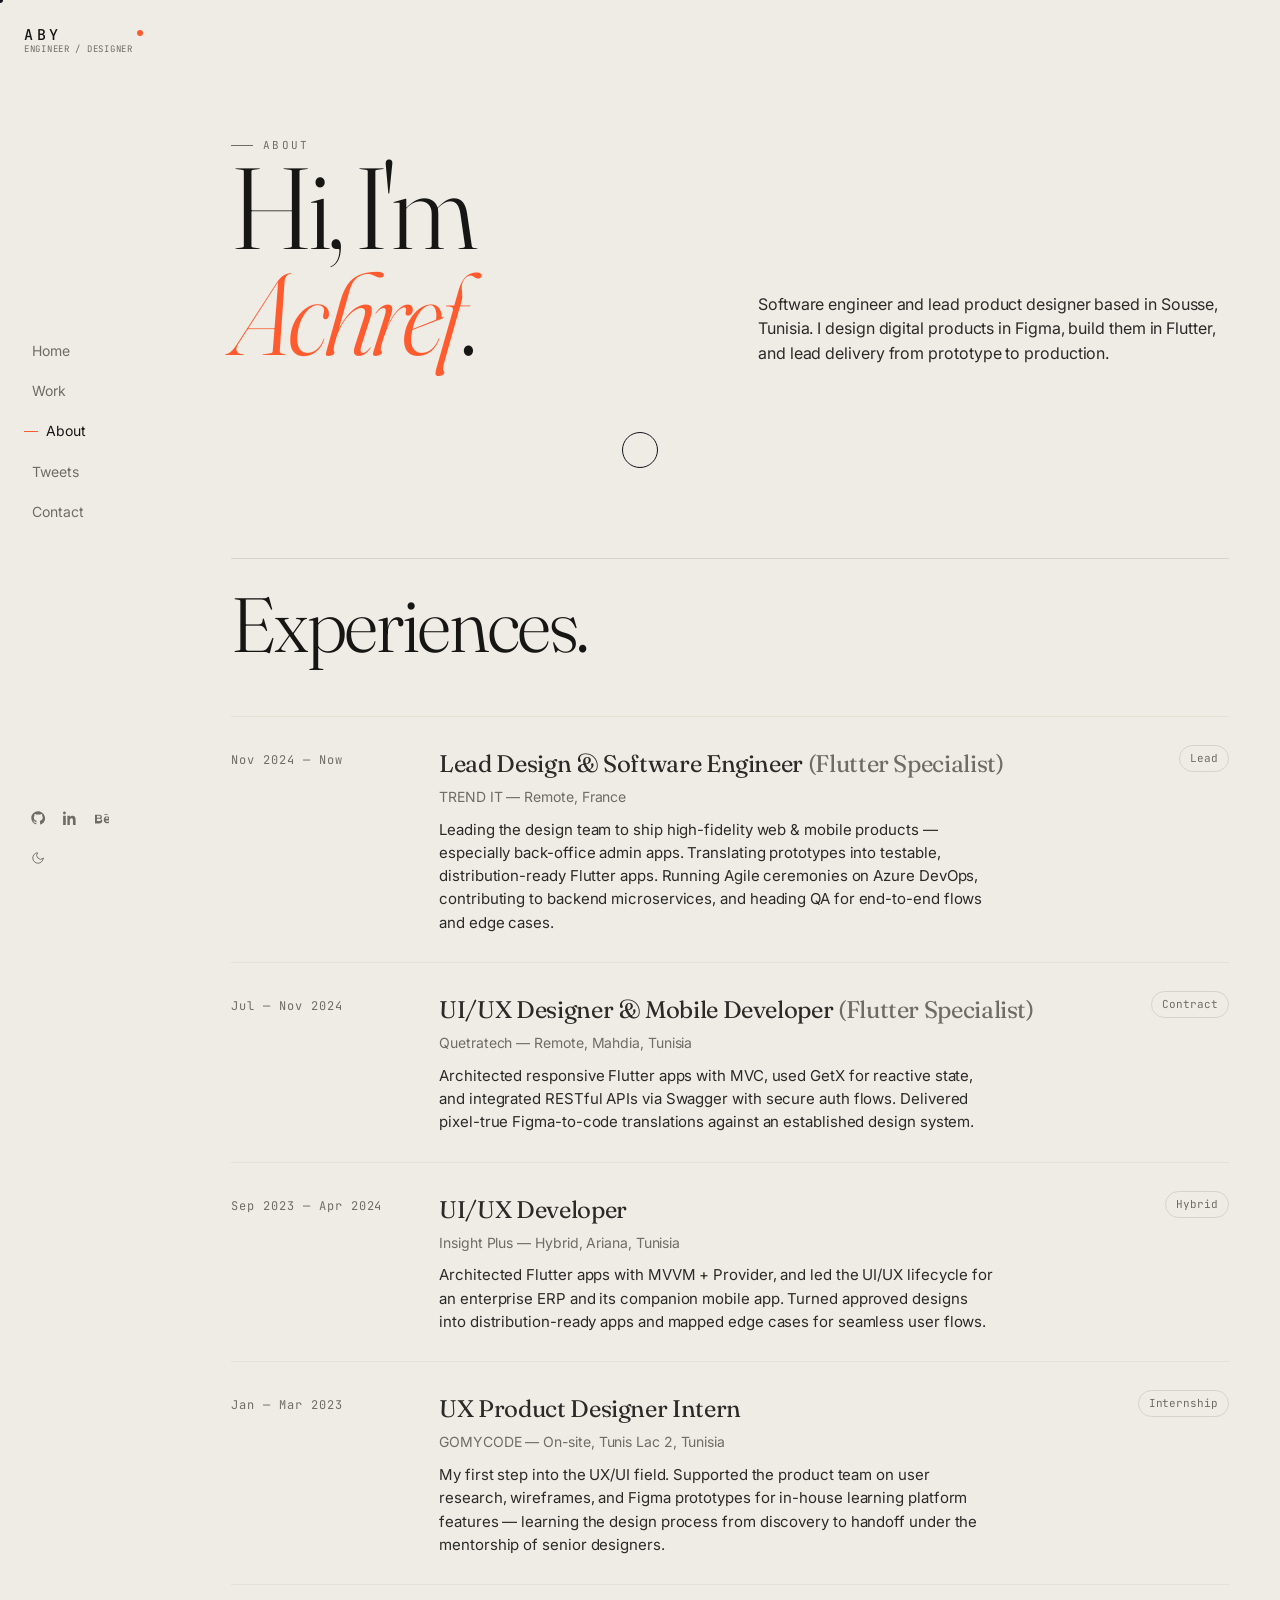
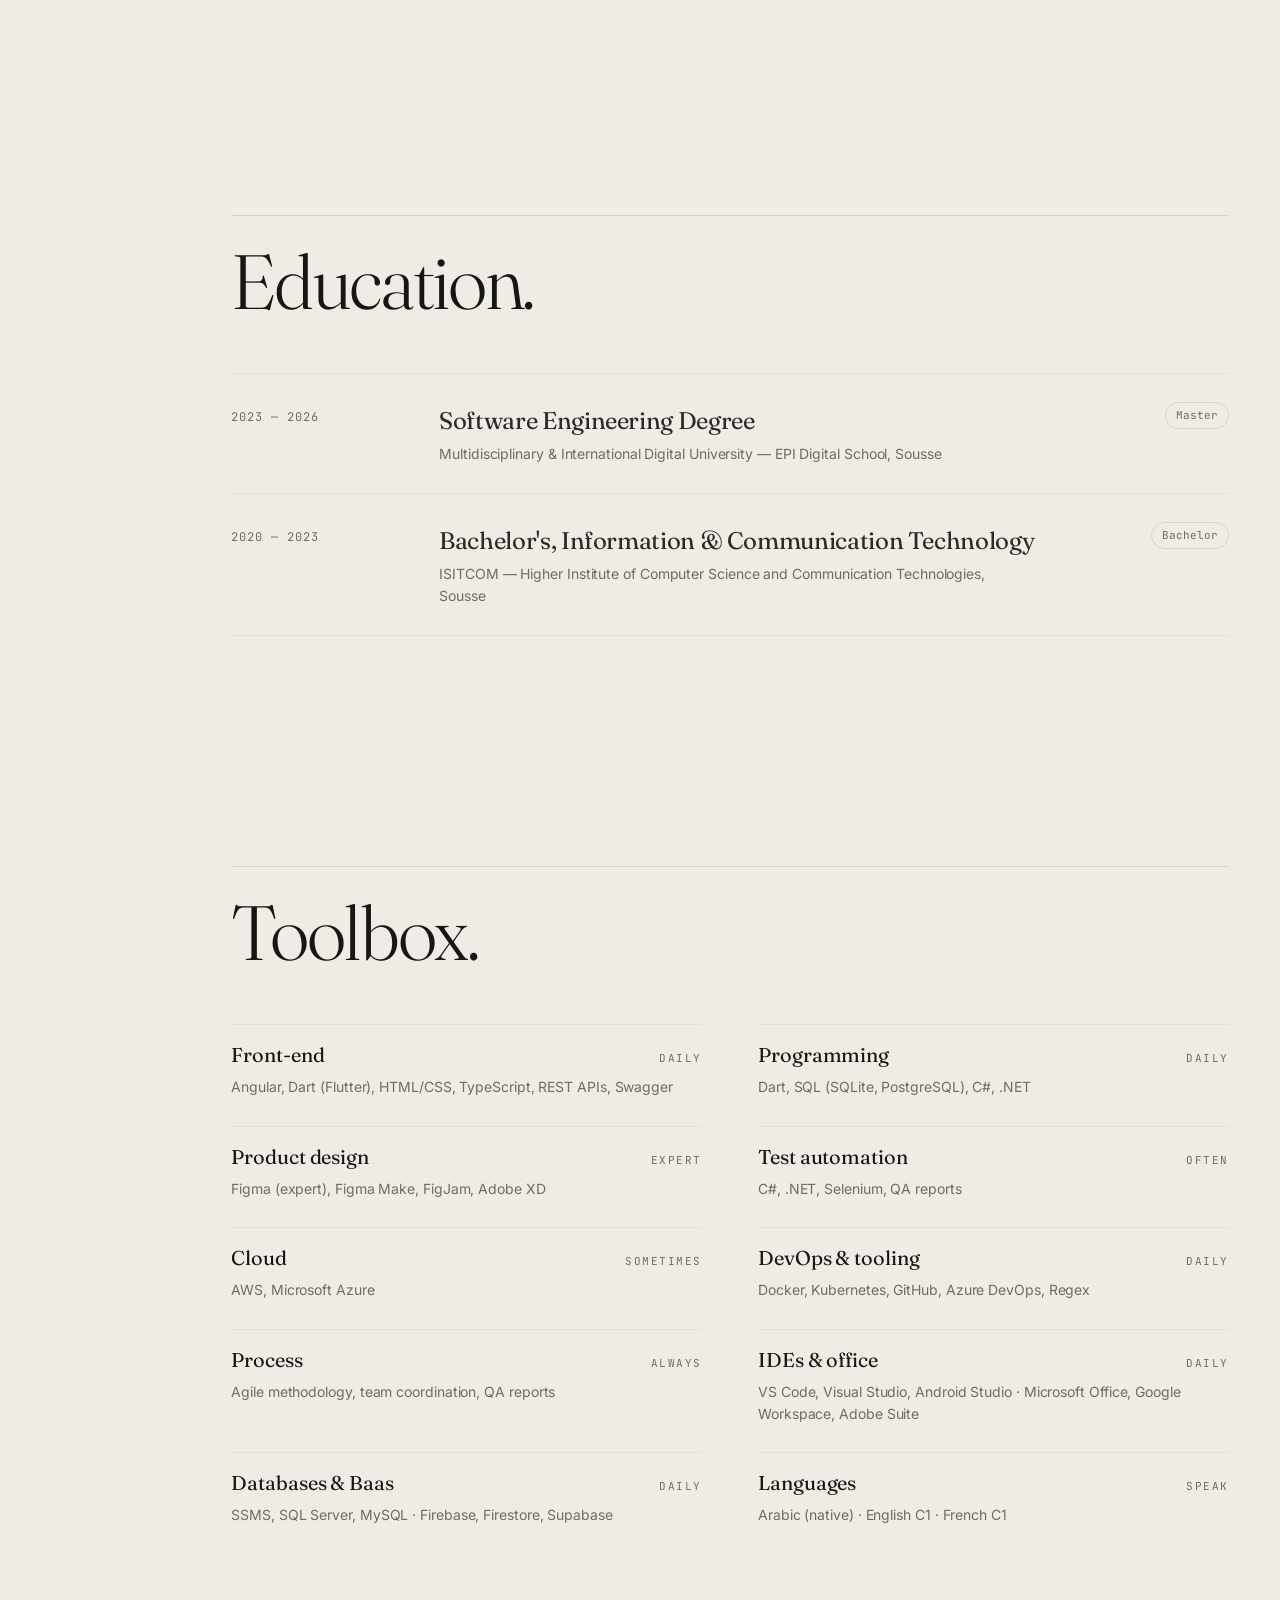
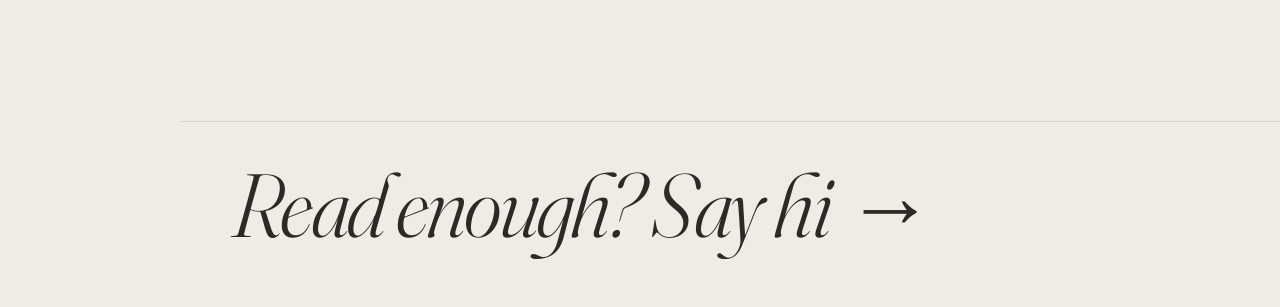
==== commit 2ea1bf1a: "updates" ====
--- a/about.html
+++ b/about.html
@@ -183,8 +183,12 @@
 
         <div class="skills-grid">
           <div class="skill" data-reveal>
+            <div class="skill__head"><span class="skill__name">Front-end</span><span class="skill__lvl">Daily</span></div>
+            <p class="skill__list">Angular, Dart (Flutter), HTML/CSS, TypeScript, REST APIs, Swagger</p>
+          </div>
+          <div class="skill" data-reveal>
             <div class="skill__head"><span class="skill__name">Programming</span><span class="skill__lvl">Daily</span></div>
-            <p class="skill__list">Dart (Flutter), SQL (SQLite, PostgreSQL), C#, .NET, Angular</p>
+            <p class="skill__list">Dart, SQL (SQLite, PostgreSQL), C#, .NET</p>
           </div>
           <div class="skill" data-reveal>
             <div class="skill__head"><span class="skill__name">Product design</span><span class="skill__lvl">Expert</span></div>
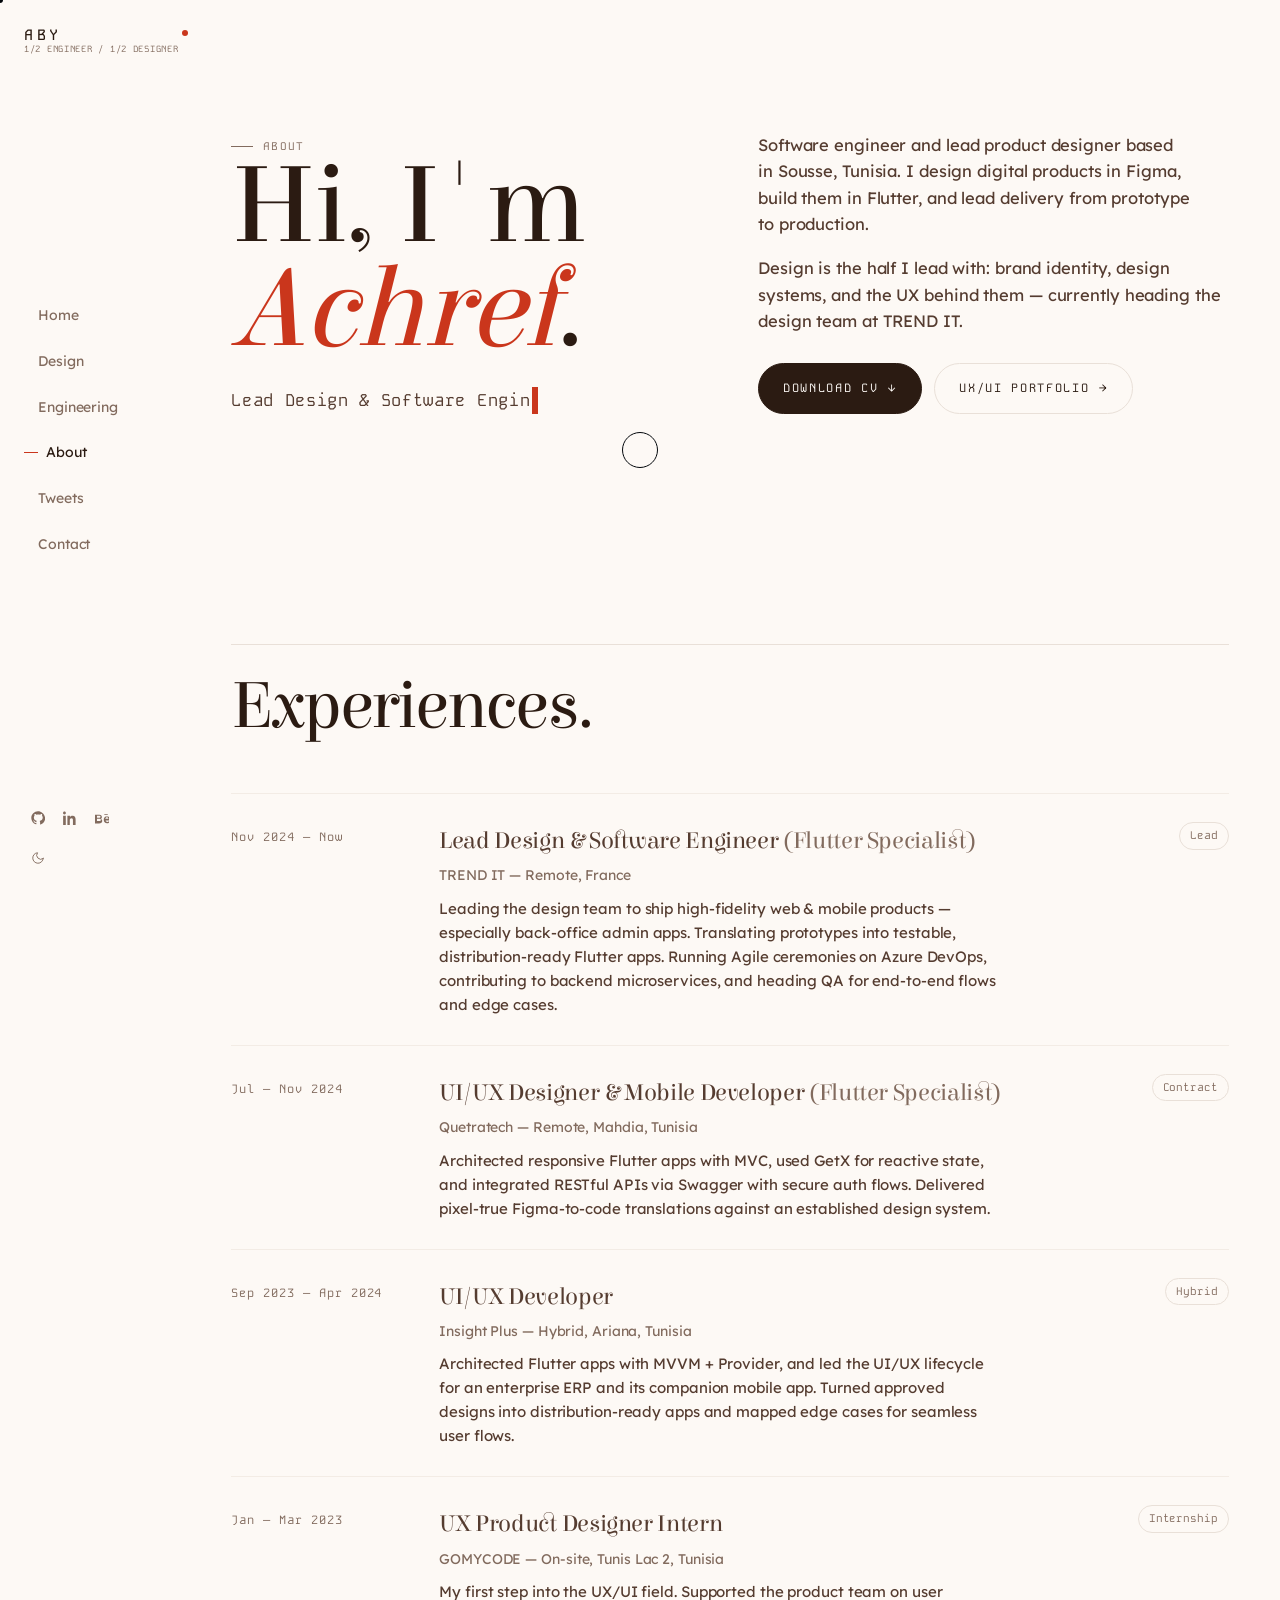
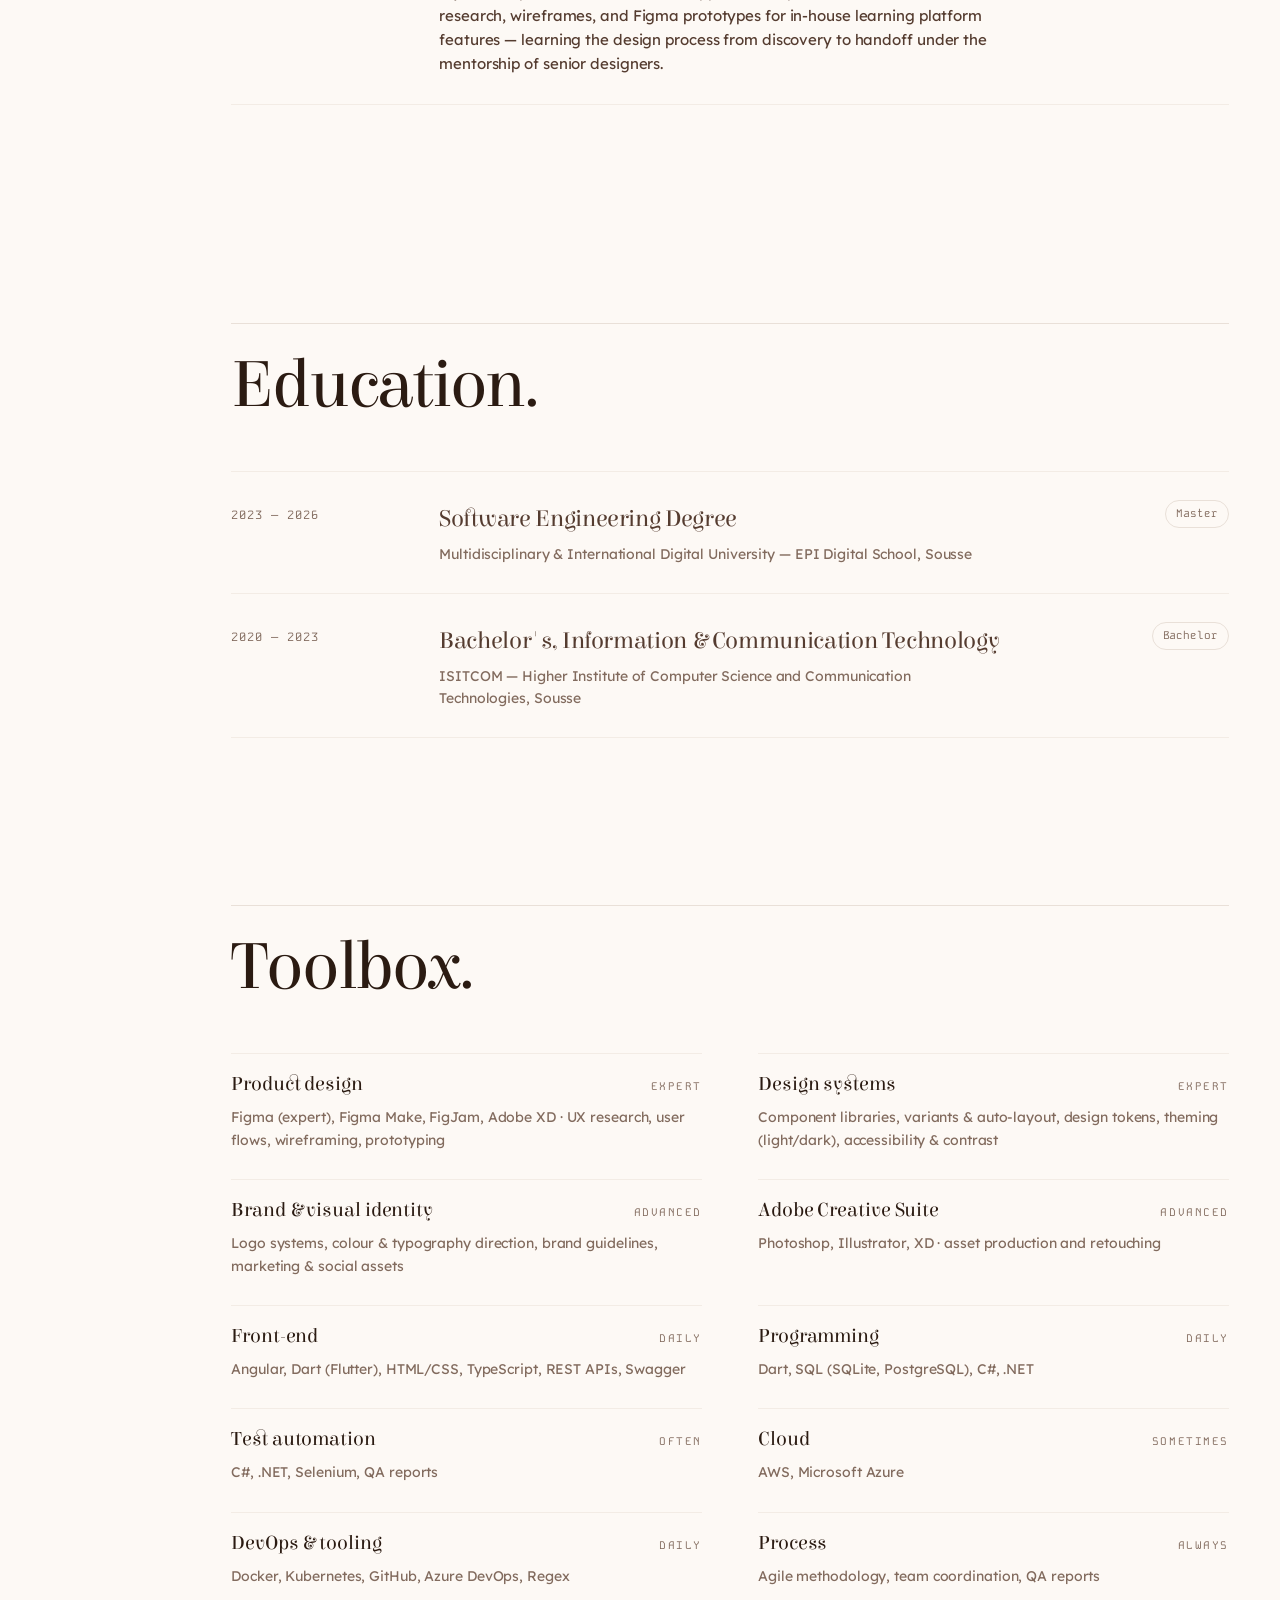
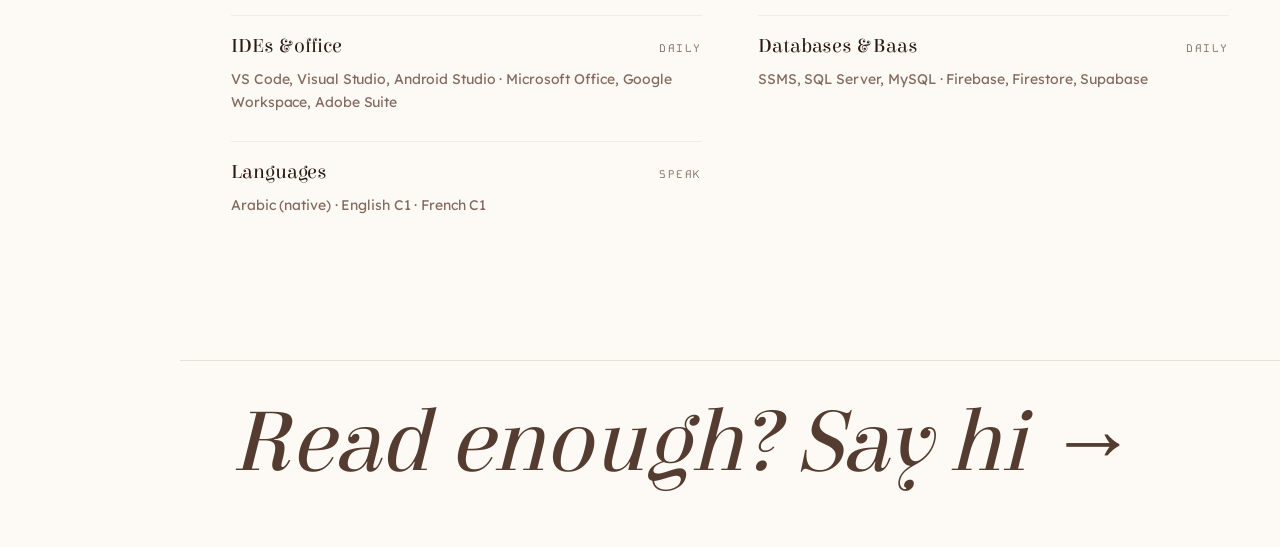
==== commit f8c501c0: "new version" ====
--- a/about.html
+++ b/about.html
@@ -4,31 +4,52 @@
   <meta charset="utf-8" />
   <meta name="viewport" content="width=device-width, initial-scale=1" />
   <title>About | Achref Ben Yaagoub</title>
-  <meta name="description" content="About Achref Ben Yaagoub — software engineer & UX/UI product designer. Experience, education, skills." />
-
-  <link rel="icon" href="./assets/images/logo.png" />
+  <meta name="description" content="About Achref Ben Yaagoub — software engineer &amp; UX/UI product designer. Experience, education, skills." />
+
+  <!-- social preview -->
+  <meta property="og:type" content="website" />
+  <meta property="og:site_name" content="Achref Ben Yaagoub" />
+  <meta property="og:title" content="About — Achref Ben Yaagoub" />
+  <meta property="og:description" content="About Achref Ben Yaagoub — software engineer &amp; UX/UI product designer. Experience, education, skills." />
+  <meta property="og:url" content="https://achref-dev.vercel.app/about.html" />
+  <meta property="og:image" content="https://achref-dev.vercel.app/assets/images/og-card.png" />
+  <meta property="og:image:width" content="1200" />
+  <meta property="og:image:height" content="630" />
+  <meta name="twitter:card" content="summary_large_image" />
+  <meta name="twitter:title" content="About — Achref Ben Yaagoub" />
+  <meta name="twitter:description" content="About Achref Ben Yaagoub — software engineer &amp; UX/UI product designer. Experience, education, skills." />
+  <meta name="twitter:image" content="https://achref-dev.vercel.app/assets/images/og-card.png" />
+  <link rel="canonical" href="https://achref-dev.vercel.app/about.html" />
+
+  <link rel="icon" href="./assets/images/logo.svg" type="image/svg+xml" />
+  <link rel="icon" href="./assets/images/logo.ico" sizes="any" />
+  <link rel="apple-touch-icon" href="./assets/images/logo.ico" />
 
   <link rel="preconnect" href="https://fonts.googleapis.com" />
   <link rel="preconnect" href="https://fonts.gstatic.com" crossorigin />
-  <link href="https://fonts.googleapis.com/css2?family=Fraunces:ital,opsz,wght@0,9..144,300;0,9..144,400;0,9..144,500;1,9..144,300;1,9..144,400&family=Inter:wght@300;400;500;600&family=JetBrains+Mono:wght@400;500&display=swap" rel="stylesheet" />
+  <link href="https://fonts.googleapis.com/css2?family=Elsie:wght@400;900&family=Lexend:wght@200;300;400;500;600&family=Kode+Mono:wght@400;500;600&display=swap" rel="stylesheet" />
 
   <link rel="stylesheet" href="./assets/css/style.css" />
+  <link rel="stylesheet" href="./assets/css/theme.css" />
 </head>
 
 <body>
+
+  <a class="skip-link" href="#main">Skip to content</a>
 
   <div class="app">
 
     <aside class="rail">
       <a href="./index.html" class="rail__brand" aria-label="Home">
         <span class="brand-monogram">ABY</span>
-        <span class="brand-role">Engineer / Designer</span>
+        <span class="brand-role">1/2 Engineer / 1/2 Designer</span>
       </a>
 
       <nav class="rail__nav" aria-label="Primary">
         <ul class="rail__list">
           <li><a class="rail__link" href="./index.html">Home</a></li>
-          <li><a class="rail__link" href="./work.html">Work</a></li>
+          <li><a class="rail__link" href="./design.html">Design</a></li>
+          <li><a class="rail__link" href="./work.html">Engineering</a></li>
           <li><a class="rail__link" href="./about.html" aria-current="page">About</a></li>
           <li><a class="rail__link" href="./tweets.html">Tweets</a></li>
           <li><a class="rail__link" href="./contact.html">Contact</a></li>
@@ -40,7 +61,7 @@
           <a href="https://github.com/Achref200" aria-label="GitHub" target="_blank" rel="noopener">
             <svg viewBox="0 0 24 24" fill="currentColor"><path d="M12 .5C5.7.5.5 5.7.5 12c0 5.1 3.3 9.4 7.9 10.9.6.1.8-.3.8-.6v-2c-3.2.7-3.9-1.5-3.9-1.5-.5-1.3-1.3-1.7-1.3-1.7-1.1-.7.1-.7.1-.7 1.2.1 1.8 1.2 1.8 1.2 1 1.8 2.8 1.3 3.5 1 .1-.8.4-1.3.8-1.6-2.6-.3-5.3-1.3-5.3-5.7 0-1.3.4-2.3 1.2-3.1-.1-.3-.5-1.5.1-3.1 0 0 1-.3 3.3 1.2.9-.3 2-.4 3-.4s2.1.1 3 .4c2.3-1.5 3.3-1.2 3.3-1.2.6 1.6.2 2.8.1 3.1.8.8 1.2 1.9 1.2 3.1 0 4.4-2.7 5.4-5.3 5.7.4.4.8 1.1.8 2.2v3.3c0 .3.2.7.8.6 4.6-1.5 7.9-5.8 7.9-10.9C23.5 5.7 18.3.5 12 .5z"/></svg>
           </a>
-          <a href="https://www.linkedin.com/in/achref-ben-yaagoub-77b6b1229/" aria-label="LinkedIn" target="_blank" rel="noopener">
+          <a href="https://www.linkedin.com/in/achref-b-77b6b1229/" aria-label="LinkedIn" target="_blank" rel="noopener">
             <svg viewBox="0 0 24 24" fill="currentColor"><path d="M4.98 3.5C4.98 4.88 3.86 6 2.49 6 1.12 6 0 4.88 0 3.5 0 2.12 1.12 1 2.49 1c1.37 0 2.49 1.12 2.49 2.5zM.22 8.25h4.55V24H.22V8.25zm7.34 0h4.36v2.17h.06c.6-1.1 2.06-2.25 4.24-2.25 4.54 0 5.38 2.99 5.38 6.87V24h-4.55v-7.5c0-1.79-.03-4.09-2.5-4.09-2.5 0-2.88 1.95-2.88 3.96V24H7.56V8.25z"/></svg>
           </a>
           <a href="https://www.behance.net/achrefbenyaa" aria-label="Behance" target="_blank" rel="noopener">
@@ -55,7 +76,7 @@
       </div>
     </aside>
 
-    <main class="page">
+    <main class="page" id="main" tabindex="-1">
 
       <!-- about hero -->
       <section class="container about-hero">
@@ -64,6 +85,7 @@
           <h1 class="display about-hero__title" data-reveal>
             Hi, I'm <em>Achref</em>.
           </h1>
+          <p class="type-line" data-reveal data-typewriter='["Lead Design &amp; Software Engineer at TREND IT.","Figma in the morning, Flutter in the afternoon.","Design systems, brand identity, shipped products.","Sousse, Tunisia — open to roles abroad."]'></p>
         </div>
 
         <div class="bio" data-reveal>
@@ -72,11 +94,26 @@
             I design digital products in Figma, build them in Flutter, and lead delivery
             from prototype to production.
           </p>
+          <p style="margin-top: 18px;">
+            Design is the half I lead with: brand identity, design systems, and
+            the UX behind them — currently heading the design team at TREND IT.
+          </p>
+
+          <div class="hero__cta" style="justify-content: flex-start; margin-top: 28px;">
+            <a class="btn btn--cv" href="./assets/files/Achref_BenYaagoub_CV.pdf" download>
+              Download CV
+              <span class="btn__arrow">↓</span>
+            </a>
+            <a class="btn btn--ghost" href="./design.html">
+              UX/UI portfolio
+              <span class="btn__arrow">→</span>
+            </a>
+          </div>
         </div>
       </section>
 
       <!-- experience -->
-      <section class="container">
+      <section class="container is-loose">
         <div class="section-head">
           <h2 class="section-title" data-reveal>Experiences.</h2>
         </div>
@@ -150,7 +187,7 @@
       </section>
 
       <!-- education -->
-      <section class="container">
+      <section class="container joins-above">
         <div class="section-head">
           <h2 class="section-title" data-reveal>Education.</h2>
         </div>
@@ -176,23 +213,35 @@
       </section>
 
       <!-- skills -->
-      <section class="container">
+      <section class="container is-tight">
         <div class="section-head">
           <h2 class="section-title" data-reveal>Toolbox.</h2>
         </div>
 
         <div class="skills-grid">
           <div class="skill" data-reveal>
+            <div class="skill__head"><span class="skill__name">Product design</span><span class="skill__lvl">Expert</span></div>
+            <p class="skill__list">Figma (expert), Figma Make, FigJam, Adobe XD &middot; UX research, user flows, wireframing, prototyping</p>
+          </div>
+          <div class="skill" data-reveal>
+            <div class="skill__head"><span class="skill__name">Design systems</span><span class="skill__lvl">Expert</span></div>
+            <p class="skill__list">Component libraries, variants &amp; auto-layout, design tokens, theming (light/dark), accessibility &amp; contrast</p>
+          </div>
+          <div class="skill" data-reveal>
+            <div class="skill__head"><span class="skill__name">Brand &amp; visual identity</span><span class="skill__lvl">Advanced</span></div>
+            <p class="skill__list">Logo systems, colour &amp; typography direction, brand guidelines, marketing &amp; social assets</p>
+          </div>
+          <div class="skill" data-reveal>
+            <div class="skill__head"><span class="skill__name">Adobe Creative Suite</span><span class="skill__lvl">Advanced</span></div>
+            <p class="skill__list">Photoshop, Illustrator, XD &middot; asset production and retouching</p>
+          </div>
+          <div class="skill" data-reveal>
             <div class="skill__head"><span class="skill__name">Front-end</span><span class="skill__lvl">Daily</span></div>
             <p class="skill__list">Angular, Dart (Flutter), HTML/CSS, TypeScript, REST APIs, Swagger</p>
           </div>
           <div class="skill" data-reveal>
             <div class="skill__head"><span class="skill__name">Programming</span><span class="skill__lvl">Daily</span></div>
             <p class="skill__list">Dart, SQL (SQLite, PostgreSQL), C#, .NET</p>
-          </div>
-          <div class="skill" data-reveal>
-            <div class="skill__head"><span class="skill__name">Product design</span><span class="skill__lvl">Expert</span></div>
-            <p class="skill__list">Figma (expert), Figma Make, FigJam, Adobe XD</p>
           </div>
           <div class="skill" data-reveal>
             <div class="skill__head"><span class="skill__name">Test automation</span><span class="skill__lvl">Often</span></div>
@@ -237,5 +286,6 @@
   </div>
 
   <script src="./assets/js/script.js"></script>
+  <script src="./assets/js/theme.js"></script>
 </body>
 </html>
--- a/assets/css/style.css
+++ b/assets/css/style.css
@@ -11,7 +11,10 @@
   --surface:   #faf8f3;
   --ink:       #161614;
   --ink-soft:  #2b2a27;
-  --muted:     #6f6c66;
+  /* nudged from #6f6c66 to clear 4.5:1 AA on the paper bg (4.44 -> 4.71).
+     the archive notes and meta lines live at this colour, and they are
+     small type — they need the real floor, not a near miss. */
+  --muted:     #6b6862;
   --line:      #d8d3c8;
   --line-soft: #e6e1d6;
   --accent:    #ff5b2e;
@@ -22,13 +25,56 @@
   --sans:  "Inter", -apple-system, system-ui, sans-serif;
   --mono:  "JetBrains Mono", ui-monospace, monospace;
 
-  /* spacing rhythm */
-  --rail:  180px;           /* width of the left rail */
+  /* ---- spacing scale --------------------------------------------
+     one scale, used everywhere. steps grow ~1.4x so adjacent values
+     read as different without needing a ruler. --s7 up are fluid
+     because section rhythm has to survive a 375px phone. */
+  --s1: 4px;
+  --s2: 8px;
+  --s3: 12px;
+  --s4: 16px;
+  --s5: 24px;
+  --s6: 32px;
+  --s7: clamp(36px, 4vw, 48px);
+  --s8: clamp(48px, 6vw, 72px);
+  --s9: clamp(64px, 8vw, 104px);
+  --s10: clamp(80px, 11vw, 152px);
+
+  /* section rhythm — three weights, not one.
+     a page that breathes identically between every section reads as a
+     stack. these let a section sit tight against the one before it,
+     or open right up. */
+  --section-tight: clamp(40px, 5vw, 64px);
+  --section:       clamp(64px, 8vw, 112px);
+  --section-loose: clamp(88px, 12vw, 168px);
+
+  --rail:   180px;           /* width of the left rail */
   --gutter: clamp(20px, 4vw, 56px);
-  --maxw:  1240px;
-
-  /* motion */
-  --ease: cubic-bezier(.2, .7, .2, 1);
+  --maxw:   1240px;
+
+  /* measure — body copy stops being readable much past ~68ch */
+  --measure:       62ch;
+  --measure-tight: 46ch;
+
+  /* ---- motion -----------------------------------------------------
+     four curves, each with a job:
+     --ease      general purpose, no overshoot
+     --ease-out  things arriving (reveals, panels)
+     --ease-soft long lazy travel — image scale, big transforms
+     --settle    the one with real overshoot. nav links and pressable
+                 things use it so they land rather than snap. */
+  --ease:      cubic-bezier(.2, .7, .2, 1);
+  --ease-out:  cubic-bezier(.16, 1, .3, 1);
+  --ease-soft: cubic-bezier(.32, .72, 0, 1);
+  --settle:    cubic-bezier(.34, 1.4, .64, 1);
+
+  /* durations — kept short. past ~400ms an interaction reads as lag
+     rather than polish. */
+  --t-fast: 140ms;
+  --t-mid:  260ms;
+  --t-slow: 420ms;
+
+  --focus: var(--accent);
 }
 
 [data-theme="dark"] {
@@ -54,12 +100,18 @@
   background: var(--bg);
   color: var(--ink);
   font-family: var(--sans);
-  font-size: 16px;
+  /* 16.5px — a half-pixel bump off the browser default. reads as a
+     deliberate size rather than "whatever the browser gave me". */
+  font-size: 16.5px;
   font-weight: 400;
-  line-height: 1.55;
-  letter-spacing: -0.005em;
+  /* 1.6 not 1.55: Inter's x-height is tall, so it needs the extra
+     leading to stop paragraphs looking cramped at this measure. */
+  line-height: 1.6;
+  letter-spacing: -0.006em;
   -webkit-font-smoothing: antialiased;
+  -moz-osx-font-smoothing: grayscale;
   text-rendering: optimizeLegibility;
+  font-feature-settings: "kern" 1, "liga" 1, "calt" 1;
   overflow-x: hidden;
   min-height: 100vh;
 }
@@ -68,6 +120,45 @@
 a { color: inherit; text-decoration: none; }
 button { background: none; border: 0; color: inherit; font: inherit; cursor: pointer; }
 ul, ol { list-style: none; }
+
+/* focus — never remove the ring, only replace it.
+   :focus-visible so a mouse click doesn't leave a ring behind, but
+   every keyboard tab does. offset keeps it clear of the glyphs. */
+:focus { outline: none; }
+:focus-visible {
+  outline: 2px solid var(--focus);
+  outline-offset: 3px;
+  border-radius: 3px;
+}
+/* things with their own rounded shape get a ring that matches it */
+.btn:focus-visible,
+.filter:focus-visible,
+.tag:focus-visible,
+.mail-row .copy:focus-visible { border-radius: 999px; outline-offset: 4px; }
+
+.shot a:focus-visible,
+.case:focus-within,
+.discipline:focus-visible,
+.arc-item a:focus-visible { outline-offset: 4px; }
+
+/* skip link — first tab stop on every page */
+.skip-link {
+  position: absolute;
+  left: var(--s4);
+  top: var(--s4);
+  z-index: 200;
+  padding: 10px var(--s4);
+  background: var(--ink);
+  color: var(--bg);
+  font-family: var(--mono);
+  font-size: 11px;
+  letter-spacing: 0.14em;
+  text-transform: uppercase;
+  border-radius: 999px;
+  transform: translateY(-180%);
+  transition: transform var(--t-mid) var(--ease-out);
+}
+.skip-link:focus-visible { transform: translateY(0); outline-offset: 3px; }
 
 ::selection { background: var(--accent); color: #fff; }
 
@@ -184,25 +275,55 @@
   position: relative;
   display: inline-flex;
   align-items: center;
-  gap: 8px;
+  gap: var(--s2);
   font-family: var(--sans);
   font-size: 14px;
   font-weight: 400;
   color: var(--muted);
-  padding: 2px 0;
-  transition: color .2s var(--ease), padding-left .25s var(--ease);
-}
+  /* padding, not margin — it grows the hit target to 32px tall, which
+     is what makes this usable with a thumb. */
+  padding: 6px 0;
+  /* the label itself shifts right on its own curve. --settle carries a
+     small overshoot so the link arrives and *lands* instead of
+     stopping dead at its destination. */
+  transition:
+    color var(--t-mid) var(--ease),
+    transform var(--t-slow) var(--settle);
+}
+/* the rule that draws in from the left. scaleX from a left origin
+   rather than animating width: transform is composited, width is not,
+   so this stays smooth and the text never reflows. */
 .rail__link::before {
   content: "";
-  width: 0;
+  width: 14px;
   height: 1px;
   background: currentColor;
-  transition: width .25s var(--ease);
-}
-.rail__link:hover { color: var(--ink); }
-.rail__link:hover::before { width: 14px; }
+  transform: scaleX(0);
+  transform-origin: left center;
+  /* slightly slower than the label so the two don't move in lockstep —
+     the rule leads, the word follows. */
+  transition: transform var(--t-slow) var(--settle);
+  /* the rule occupies its space from the start, so nothing jumps */
+  margin-right: calc(var(--s2) * -1);
+}
+.rail__link:hover,
+.rail__link:focus-visible { color: var(--ink); }
+.rail__link:hover::before,
+.rail__link:focus-visible::before { transform: scaleX(1); margin-right: 0; }
+.rail__link:hover,
+.rail__link:focus-visible { transform: translateX(3px); }
+
+/* pressed — the link dips back toward its origin. this is the half of
+   a micro-interaction people forget: without a press state a button
+   feels like a picture of a button. */
+.rail__link:active { transform: translateX(1px); transition-duration: var(--t-fast); }
+
 .rail__link[aria-current="page"] { color: var(--ink); }
-.rail__link[aria-current="page"]::before { width: 14px; background: var(--accent); }
+.rail__link[aria-current="page"]::before {
+  transform: scaleX(1);
+  margin-right: 0;
+  background: var(--accent);
+}
 
 .rail__foot {
   display: flex;
@@ -226,36 +347,7 @@
 .rail__foot a:hover { color: var(--ink); background: var(--line-soft); }
 .rail__foot svg { width: 14px; height: 14px; }
 
-/* top status bar (sits above the main content, not the rail) ----- */
-.status-bar {
-  position: sticky;
-  top: 0;
-  z-index: 40;
-  display: flex;
-  align-items: center;
-  justify-content: space-between;
-  gap: 16px;
-  padding: 14px var(--gutter);
-  font-family: var(--mono);
-  font-size: 11px;
-  letter-spacing: 0.14em;
-  text-transform: uppercase;
-  color: var(--muted);
-  background: color-mix(in srgb, var(--bg) 88%, transparent);
-  backdrop-filter: blur(10px);
-  -webkit-backdrop-filter: blur(10px);
-  border-bottom: 1px solid var(--line-soft);
-}
-.status-bar__group { display: flex; align-items: center; gap: 18px; }
-.status-bar__group span { display: inline-flex; align-items: center; gap: 8px; }
-
-.pulse {
-  width: 7px; height: 7px;
-  background: #2bbf6a;
-  border-radius: 50%;
-  box-shadow: 0 0 0 0 rgba(43, 191, 106, 0.55);
-  animation: pulse 2.2s ease-out infinite;
-}
+/* live-status dot — used by .dot--live on the home page ---------- */
 @keyframes pulse {
   0%   { box-shadow: 0 0 0 0 rgba(43, 191, 106, 0.55); }
   70%  { box-shadow: 0 0 0 10px rgba(43, 191, 106, 0); }
@@ -285,7 +377,17 @@
   padding-right: var(--gutter);
 }
 
-section { padding: clamp(64px, 9vw, 140px) 0; }
+/* section rhythm --------------------------------------------------
+   sections do NOT all get the same padding. a page where every gap is
+   identical reads as a stack of boxes. the default is --section; the
+   modifiers let a section pull tight against its neighbour or open up
+   for a moment of quiet. */
+section { padding: var(--section) 0; }
+section.is-tight { padding-top: var(--section-tight); padding-bottom: var(--section-tight); }
+section.is-loose { padding-top: var(--section-loose); padding-bottom: var(--section-loose); }
+/* a section that continues the thought of the one above it shouldn't
+   restate the full gap — the heading rule already separates them. */
+section.joins-above { padding-top: var(--section-tight); }
 
 /* typography ------------------------------------------------------ */
 .eyebrow {
@@ -306,9 +408,18 @@
 .display {
   font-family: var(--serif);
   font-weight: 300;
-  font-size: clamp(48px, 10vw, 168px);
-  line-height: 0.92;
-  letter-spacing: -0.04em;
+  font-size: clamp(52px, 10vw, 168px);
+  /* below 1 so the two lines of a name lock together as one shape.
+     0.9 not 0.92 — Fraunces has short descenders, it can take it. */
+  line-height: 0.9;
+  /* big type needs more negative tracking than small type. this is the
+     single most common tell of default styling: one letter-spacing
+     value applied at every size. */
+  letter-spacing: -0.042em;
+  /* Fraunces is variable-optical — tell it this is display size so it
+     uses the high-contrast, tighter-fitting cut. */
+  font-variation-settings: "opsz" 120;
+  text-wrap: balance;
 }
 .display em {
   font-style: italic;
@@ -326,32 +437,46 @@
 h2.section-title {
   font-family: var(--serif);
   font-weight: 300;
-  font-size: clamp(40px, 6vw, 84px);
-  line-height: 1;
-  letter-spacing: -0.03em;
-  margin-bottom: 12px;
+  font-size: clamp(36px, 5.4vw, 76px);
+  line-height: 0.98;
+  letter-spacing: -0.032em;
+  font-variation-settings: "opsz" 72;
+  margin-bottom: var(--s3);
+  text-wrap: balance;
 }
 h2.section-title em { font-style: italic; color: var(--accent); }
 
 h3 {
   font-family: var(--serif);
   font-weight: 400;
-  font-size: clamp(22px, 2vw, 28px);
-  letter-spacing: -0.02em;
-  line-height: 1.15;
+  font-size: clamp(21px, 1.9vw, 27px);
+  letter-spacing: -0.018em;
+  /* 1.22 — enough to keep two-line headings from touching, tight
+     enough that they still read as a single unit. */
+  line-height: 1.22;
+  font-variation-settings: "opsz" 32;
+  text-wrap: balance;
 }
 
 .lead {
   font-family: var(--serif);
   font-weight: 300;
-  font-size: clamp(20px, 1.9vw, 30px);
-  line-height: 1.35;
-  letter-spacing: -0.015em;
+  font-size: clamp(19px, 1.75vw, 28px);
+  /* leads sit between display and body: 1.4 rather than the 1.6 body
+     copy wants, because the larger size already supplies the air. */
+  line-height: 1.4;
+  letter-spacing: -0.016em;
+  font-variation-settings: "opsz" 44;
   color: var(--ink-soft);
-  max-width: 38ch;
-}
-
-p { color: var(--ink-soft); max-width: 62ch; }
+  max-width: var(--measure-tight);
+  text-wrap: pretty;
+}
+
+p {
+  color: var(--ink-soft);
+  max-width: var(--measure);
+  text-wrap: pretty;
+}
 
 .home-list {
   display: flex;
@@ -420,10 +545,6 @@
   .hero__meta { grid-template-columns: 1fr; }
   .hero__cta { justify-content: flex-start; }
 }
-
-.role-card {
-  display: flex; flex-direction: column; gap: 8px;
-}
 .role-card .key {
   font-family: var(--mono);
   font-size: 11px;
@@ -470,10 +591,14 @@
   animation: pulse 2.2s ease-out infinite;
 }
 
-/* button (shadcn-ish) -------------------------------------------- */
+/* button ----------------------------------------------------------
+   two variants, one behaviour. the motion is deliberately asymmetric:
+   the lift on hover is slow and eased, the dip on press is fast and
+   linear-ish. that mismatch is what physical things do — they rise
+   lazily and snap down under a finger. */
 .btn {
   display: inline-flex; align-items: center; gap: 10px;
-  padding: 14px 22px;
+  padding: 15px 24px;
   font-family: var(--mono);
   font-size: 12px;
   text-transform: uppercase;
@@ -482,54 +607,59 @@
   border: 1px solid var(--ink);
   background: var(--ink);
   color: var(--bg);
-  transition: transform .35s var(--ease), background .25s var(--ease), color .25s var(--ease);
-}
-.btn:hover { transform: translateY(-2px); }
+  position: relative;
+  /* the shadow is the thing that sells the lift — a transform on its
+     own just looks like the element moved, not like it rose. */
+  box-shadow: 0 0 0 0 transparent;
+  transition:
+    transform var(--t-slow) var(--ease-out),
+    box-shadow var(--t-slow) var(--ease-out),
+    background var(--t-mid) var(--ease),
+    color var(--t-mid) var(--ease),
+    border-color var(--t-mid) var(--ease);
+  /* never let a label wrap mid-button */
+  white-space: nowrap;
+}
+.btn:hover,
+.btn:focus-visible {
+  transform: translateY(-2px);
+  box-shadow: 0 12px 24px -12px color-mix(in srgb, var(--ink) 55%, transparent);
+}
+/* press: drops *past* rest, and fast. 90ms is about the shortest a
+   human still perceives as motion rather than a jump cut. */
+.btn:active {
+  transform: translateY(1px);
+  box-shadow: 0 2px 4px -3px color-mix(in srgb, var(--ink) 50%, transparent);
+  transition-duration: 90ms;
+}
+
 .btn--ghost {
   background: transparent;
   color: var(--ink);
   border-color: var(--line);
 }
-.btn--ghost:hover { background: var(--ink); color: var(--bg); border-color: var(--ink); }
+.btn--ghost:hover,
+.btn--ghost:focus-visible {
+  background: var(--ink);
+  color: var(--bg);
+  border-color: var(--ink);
+}
 
 .btn__arrow {
   display: inline-block;
-  transition: transform .3s var(--ease);
-}
-.btn:hover .btn__arrow { transform: translateX(4px); }
-
-/* marquee --------------------------------------------------------- */
-.marquee {
-  border-top: 1px solid var(--line);
-  border-bottom: 1px solid var(--line);
-  overflow: hidden;
-  padding: 22px 0;
-  margin-top: 80px;
-}
-.marquee__track {
-  display: flex;
-  gap: 56px;
-  width: max-content;
-  animation: scroll 38s linear infinite;
-  font-family: var(--serif);
-  font-style: italic;
-  font-size: clamp(28px, 4vw, 56px);
-  font-weight: 300;
-  letter-spacing: -0.02em;
-  white-space: nowrap;
-}
-.marquee__track span { display: inline-flex; align-items: center; gap: 56px; }
-.marquee__track span::after {
-  content: "";
-  width: 10px; height: 10px;
-  background: var(--accent);
-  border-radius: 50%;
-  display: inline-block;
-}
-@keyframes scroll {
-  to { transform: translateX(-50%); }
-}
-
+  transition: transform var(--t-slow) var(--settle);
+}
+/* the arrow overshoots and settles — it's the one place a bit of
+   bounce is welcome, because it reads as eagerness rather than wobble. */
+.btn:hover .btn__arrow,
+.btn:focus-visible .btn__arrow { transform: translateX(5px); }
+.btn:active .btn__arrow { transform: translateX(2px); transition-duration: 90ms; }
+
+/* download CV — arrow nudges down, not across, because the action is
+   a download. the direction of the motion should match the verb. */
+.btn--cv .btn__arrow { transition: transform var(--t-slow) var(--settle); }
+.btn--cv:hover .btn__arrow,
+.btn--cv:focus-visible .btn__arrow { transform: translateY(3px); }
 /* "what I do" cards ---------------------------------------------- */
 .work-grid {
   display: grid;
@@ -571,58 +701,6 @@
   color: var(--muted);
 }
 
-/* featured projects (home) --------------------------------------- */
-.featured {
-  display: grid;
-  grid-template-columns: 1fr 1fr;
-  gap: 24px;
-  margin-top: 48px;
-}
-@media (max-width: 800px) { .featured { grid-template-columns: 1fr; } }
-
-.featured__head {
-  display: flex; align-items: flex-end; justify-content: space-between;
-  gap: 24px; flex-wrap: wrap;
-}
-
-.f-card {
-  display: block;
-  border-radius: 22px;
-  overflow: hidden;
-  background: var(--surface);
-  border: 1px solid var(--line);
-  position: relative;
-  transition: transform .6s var(--ease);
-}
-.f-card:nth-child(odd)  { transform: translateY(0); }
-.f-card:nth-child(even) { transform: translateY(40px); }
-.f-card:hover { transform: translateY(-8px); }
-
-.f-card__media {
-  aspect-ratio: 4 / 3;
-  overflow: hidden;
-  background: var(--bg-soft);
-}
-.f-card__media img {
-  width: 100%; height: 100%;
-  object-fit: cover;
-  transition: transform 1.1s var(--ease);
-}
-.f-card:hover .f-card__media img { transform: scale(1.05); }
-
-.f-card__body {
-  padding: 22px 24px 28px;
-  display: flex; flex-direction: column; gap: 6px;
-}
-.f-card__meta {
-  display: flex; justify-content: space-between;
-  font-family: var(--mono);
-  font-size: 11px;
-  text-transform: uppercase;
-  letter-spacing: 0.16em;
-  color: var(--muted);
-}
-
 /* about page ------------------------------------------------------ */
 .about-hero {
   padding-top: clamp(80px, 10vw, 160px);
@@ -708,107 +786,239 @@
 .skill__lvl  { font-family: var(--mono); font-size: 11px; color: var(--muted); letter-spacing: 0.14em; text-transform: uppercase; }
 .skill__list { color: var(--muted); font-size: 14px; }
 
-/* certs ----------------------------------------------------------- */
-.certs { display: grid; grid-template-columns: repeat(3, 1fr); gap: 16px; }
-@media (max-width: 800px) { .certs { grid-template-columns: 1fr; } }
-
-.cert {
-  padding: 22px;
-  border: 1px solid var(--line);
-  border-radius: 16px;
-  background: var(--surface);
-  display: flex; flex-direction: column; gap: 6px;
-  min-height: 120px;
-  transition: border-color .25s var(--ease), transform .35s var(--ease);
-}
-.cert:hover { border-color: var(--ink); transform: translateY(-3px); }
-.cert__title { font-family: var(--serif); font-size: 18px; }
-.cert__issuer { font-family: var(--mono); font-size: 11px; color: var(--muted); letter-spacing: 0.14em; text-transform: uppercase; }
-
 /* work page (projects) ------------------------------------------- */
 .work-hero { padding-top: clamp(80px, 10vw, 160px); }
 .work-hero h1 { font-family: var(--serif); font-weight: 300; font-size: clamp(56px, 10vw, 148px); line-height: 0.92; letter-spacing: -0.04em; }
 .work-hero h1 em { font-style: italic; color: var(--accent); }
 
+/* filter pills ----------------------------------------------------
+   one pill component, used at the top of Work and again inside the
+   archive. same markup, same behaviour, so the page reads as one
+   system rather than two UIs bolted together. */
 .filters {
-  display: flex; flex-wrap: wrap; gap: 8px;
-  margin-top: 40px;
-  padding-bottom: 24px;
+  display: flex; flex-wrap: wrap; gap: var(--s2);
+  margin-top: var(--s7);
+  padding-bottom: var(--s5);
   border-bottom: 1px solid var(--line);
-}
+  /* on a phone the row scrolls sideways instead of wrapping into three
+     ragged lines that push the content down the screen. */
+  scrollbar-width: none;
+}
+.filters::-webkit-scrollbar { display: none; }
+
 .filter {
   font-family: var(--mono);
   font-size: 12px;
   text-transform: uppercase;
   letter-spacing: 0.12em;
+  /* 40px min height — the WCAG target-size floor, and the difference
+     between "works on a phone" and "works on a phone in one try". */
+  min-height: 40px;
   padding: 10px 16px;
   border-radius: 999px;
   border: 1px solid var(--line);
   color: var(--muted);
-  transition: background .25s var(--ease), color .25s var(--ease), border-color .25s var(--ease);
-}
+  white-space: nowrap;
+  transition:
+    background var(--t-mid) var(--ease),
+    color var(--t-mid) var(--ease),
+    border-color var(--t-mid) var(--ease),
+    transform var(--t-fast) var(--ease-out);
+}
+.filter:hover { color: var(--ink); border-color: var(--ink); }
+/* the press is tiny — 0.96 — but it's the whole difference between a
+   pill that acknowledges the tap and one that just changes colour. */
+.filter:active { transform: scale(.96); }
+
 .filter[aria-pressed="true"] {
   background: var(--ink);
   color: var(--bg);
   border-color: var(--ink);
 }
-.filter:hover { color: var(--ink); }
 .filter[aria-pressed="true"]:hover { color: var(--bg); }
 
-.gallery {
-  margin-top: 8px;
-  display: flex;
-  flex-direction: column;
-  border-top: 1px solid var(--line);
-}
-
-.project[hidden] { display: none; }
-
-.project a {
+/* a filter that would return nothing is disabled, not hidden — the
+   category still exists, it just has nothing in this view. */
+.filter[disabled] {
+  opacity: .38;
+  cursor: not-allowed;
+  pointer-events: none;
+}
+
+/* =================================================================
+   ARCHIVE
+   grouped by year, with a running timeline down the left edge.
+   two tiers:
+     .arc-year--recent  2024+  — normal weight, thumbnails
+     .arc-year--early   <=2023 — quieter, denser, no thumbnails
+   the tier is the whole point: a visitor should register "older,
+   foundational" before they have read a single title.
+   ================================================================= */
+.archive { padding-top: var(--section-tight); }
+.archive .section-head { margin-bottom: var(--s5); }
+.archive__note {
+  font-family: var(--mono);
+  font-size: 11px;
+  text-transform: uppercase;
+  letter-spacing: 0.14em;
+  color: var(--muted);
+}
+
+/* archive-local controls. deliberately lighter than the page-level
+   filter row above — no bottom border, smaller pills — so it reads as
+   nested inside the archive rather than as a second page header. */
+.archive__controls {
+  display: flex;
+  flex-wrap: wrap;
+  align-items: center;
+  gap: var(--s5);
+  margin-bottom: var(--s7);
+  padding-bottom: var(--s4);
+}
+.archive__controls .filters {
+  margin-top: 0;
+  padding-bottom: 0;
+  border-bottom: 0;
+  gap: 6px;
+}
+.archive__controls .filter {
+  min-height: 34px;
+  padding: 7px 13px;
+  font-size: 11px;
+}
+
+/* live region telling you what the filters just did. quiet, but it is
+   the only feedback a screen-reader user gets when items vanish. */
+.arc-status {
+  font-family: var(--mono);
+  font-size: 10px;
+  letter-spacing: 0.14em;
+  text-transform: uppercase;
+  color: var(--muted);
+  margin-left: auto;
+  white-space: nowrap;
+}
+/* the running line. drawn on the wrapper rather than per-year so it is
+   genuinely continuous — a per-year border would break at every gap.
+   it fades out at the bottom: the line is a spine, not a border, and a
+   hard stop under the last item would look like a mistake. */
+.arc-timeline::before {
+  content: "";
+  position: absolute;
+  left: 5px;
+  top: 10px;
+  bottom: 10px;
+  width: 1px;
+  background: linear-gradient(
+    to bottom,
+    var(--line) 0%,
+    var(--line) 62%,
+    transparent 100%
+  );
+  pointer-events: none;
+}
+@media (max-width: 720px) { .arc-timeline::before { left: 4px; } }
+
+/* the year groups are <section> elements for the landmark semantics,
+   which means they inherit the page-level `section { padding: ... }
+@media (max-width: 720px) { .arc-year { padding-left: var(--s6); } }
+
+/* year marker — a filled dot for recent years, hollow for early ones.
+   filled vs hollow is a second, redundant signal alongside size and
+   opacity, so the tier still reads in greyscale. */
+.arc-year__head {
+  display: flex;
+  align-items: baseline;
+  gap: var(--s3);
+  margin-bottom: var(--s5);
+  position: relative;
+}
+@media (max-width: 720px) {
+  .arc-year__head::before { left: calc(var(--s6) * -1 + 1px); }
+}
+/* the whole row slides. small — 5px — because a list of rows that each
+   lurch 20px on hover is a fidget, not a design. */
+.arc-item a:hover,
+.arc-item a:focus-visible { transform: translateX(5px); border-bottom-color: var(--line); }
+
+/* the one-line note. this is the sliver of narrative — without it an
+   archive row is a title and a date, which tells a visitor nothing
+   about why the work existed. */
+.arc-item__note {
   display: block;
-  border-bottom: 1px solid var(--line-soft);
-  transition: border-color .25s var(--ease), transform .25s var(--ease);
-}
-.project a:hover {
-  border-bottom-color: var(--line);
-  transform: translateX(6px);
-}
-
-.project__body {
-  min-height: 74px;
-  padding: 16px 0;
+  margin-top: 3px;
+  font-size: 13px;
+  line-height: 1.45;
+  color: var(--muted);
+  max-width: 52ch;
+}
+
+/* ---- early tier (2023 and earlier) ----------------------------- */
+/* everything here is a step quieter: no thumbnail, tighter rows,
+   smaller title, dimmed year marker. it should read as a footnote to
+   the recent work, not a competitor to it. */
+.arc-year--early { opacity: .82; transition: opacity var(--t-slow) var(--ease); }
+
+/* hollow dot — the redundant, non-colour signal for "early" */
+.arc-year--early .arc-year__head::before {
+  background: var(--bg);
+  border: 1px solid var(--muted);
+  width: 7px; height: 7px;
+  top: 0.62em;
+}
+
+/* denser: two columns on wide screens, because these rows are short
+   and a single column of them wastes half the page. */
+.arc-year--early .arc-list {
   display: grid;
-  grid-template-columns: minmax(0, 1fr) minmax(170px, auto);
-  align-items: center;
-  gap: 14px;
-}
-.project__title {
-  font-family: var(--serif);
-  font-size: clamp(20px, 1.7vw, 28px);
-  letter-spacing: -0.015em;
-  line-height: 1.2;
-}
-.project__cat {
-  font-family: var(--mono);
-  font-size: 11px;
-  color: var(--muted);
-  letter-spacing: 0.1em;
-  text-transform: uppercase;
-  text-align: right;
-}
-.project__open {
-  display: none;
-}
-.project a:hover .project__title { color: var(--accent); }
-
+  grid-template-columns: repeat(2, minmax(0, 1fr));
+  column-gap: clamp(24px, 4vw, 56px);
+}
 @media (max-width: 860px) {
-  .project__body {
-    min-height: 0;
+  .arc-year--early .arc-list { grid-template-columns: 1fr; }
+}
+
+/* a year with no surviving items collapses entirely, marker and all */
+.arc-year[hidden] { display: none; }
+
+@media (max-width: 560px) {
+  /* thumbnails go at the narrowest sizes — at 44px wide they stop
+     being readable and start being decoration. */
+  .arc-item a { grid-template-columns: minmax(0, 1fr) auto; }
+  .arc-item__thumb { display: none; }
+  .arc-item__meta { font-size: 9.5px; }
+}
+
+/* ---- archive rows on a phone -----------------------------------
+   at 390px the right-aligned meta column and the note were fighting
+   over the same ~200px, so the note wrapped to three cramped lines
+   against a nowrap meta label. below 620px the row becomes a single
+   stacked block: title, note, then meta underneath as a quiet footer.
+   reading order stays identical, nothing is hidden. */
+@media (max-width: 620px) {
+  .arc-item a,
+  .arc-year--early .arc-item a {
     grid-template-columns: 1fr;
-    gap: 8px;
-    padding: 18px 0;
-  }
-  .project__cat { text-align: left; }
+    row-gap: 6px;
+    padding: var(--s4) 0;
+    align-items: start;
+  }
+  .arc-item__meta,
+  .arc-year--early .arc-item__meta {
+    text-align: left;
+    white-space: normal;
+    font-size: 9.5px;
+  }
+  .arc-item__note { max-width: none; }
+
+  /* the row slide is disabled on touch — there is no hover to preview
+     it, and a transform on :active makes the tap feel slippery. */
+  .arc-item a:hover,
+  .arc-item a:focus-visible { transform: none; }
+  .arc-item a:active { transform: none; background: var(--bg-soft); }
+
+  /* the year heading and its badges wrap rather than overflow */
+  .arc-year__head { flex-wrap: wrap; row-gap: 6px; }
 }
 
 /* contact page --------------------------------------------------- */
@@ -962,10 +1172,24 @@
 }
 
 .project-cover {
-  border-radius: 22px;
+  border-radius: 16px;
   overflow: hidden;
   background: var(--bg-soft);
   border: 1px solid var(--line);
+  box-shadow: 0 1px 2px rgba(0,0,0,.05), 0 30px 60px -30px rgba(0,0,0,.4);
+}
+/* mac title bar — only for real site screenshots */
+.project-cover--browser::before {
+  content: "";
+  display: block;
+  height: 34px;
+  background: var(--bg-soft);
+  border-bottom: 1px solid var(--line-soft);
+  background-image:
+    radial-gradient(circle 5.5px at 20px 17px, #ff5f57 98%, transparent),
+    radial-gradient(circle 5.5px at 40px 17px, #febc2e 98%, transparent),
+    radial-gradient(circle 5.5px at 60px 17px, #28c840 98%, transparent);
+  background-repeat: no-repeat;
 }
 .project-cover img {
   width: 100%;
@@ -974,6 +1198,69 @@
   display: block;
   object-fit: contain;
   margin: 0 auto;
+}
+
+/* platform surfaces gallery -------------------------------------- */
+.project-surfaces-section {
+  padding-top: clamp(40px, 5vw, 80px);
+  padding-bottom: clamp(20px, 3vw, 40px);
+}
+
+.surfaces {
+  display: flex;
+  flex-direction: column;
+  gap: clamp(40px, 5vw, 76px);
+  margin-top: 8px;
+}
+
+.surface__shot {
+  border-radius: 14px;
+  overflow: hidden;
+  background: var(--bg-soft);
+  border: 1px solid var(--line);
+  box-shadow: 0 1px 2px rgba(0,0,0,.05), 0 24px 50px -28px rgba(0,0,0,.4);
+}
+/* mac title bar — desktop consoles only */
+.surface__shot--browser::before {
+  content: "";
+  display: block;
+  height: 30px;
+  background: var(--bg-soft);
+  border-bottom: 1px solid var(--line-soft);
+  background-image:
+    radial-gradient(circle 5px at 18px 15px, #ff5f57 98%, transparent),
+    radial-gradient(circle 5px at 36px 15px, #febc2e 98%, transparent),
+    radial-gradient(circle 5px at 54px 15px, #28c840 98%, transparent);
+  background-repeat: no-repeat;
+}
+.surface__shot img { width: 100%; height: auto; display: block; }
+
+.surface__cap {
+  display: grid;
+  grid-template-columns: minmax(0, 260px) minmax(0, 1fr);
+  gap: 10px 40px;
+  margin-top: 18px;
+  padding-top: 16px;
+  border-top: 1px solid var(--line-soft);
+}
+.surface__title {
+  font-family: var(--mono);
+  font-size: 11px;
+  text-transform: uppercase;
+  letter-spacing: 0.14em;
+  color: var(--ink);
+}
+.surface__text {
+  font-family: var(--serif);
+  font-weight: 300;
+  font-size: clamp(15px, 1.2vw, 18px);
+  line-height: 1.5;
+  color: var(--ink-soft);
+  max-width: 62ch;
+}
+
+@media (max-width: 760px) {
+  .surface__cap { grid-template-columns: 1fr; gap: 8px; }
 }
 
 .project-hero {
@@ -1079,7 +1366,6 @@
     radial-gradient(circle at 78% 20%, color-mix(in srgb, var(--accent) 52%, transparent) 0%, transparent 35%),
     linear-gradient(140deg, color-mix(in srgb, var(--accent-2) 15%, var(--bg-soft)) 0%, var(--bg-soft) 60%, color-mix(in srgb, var(--accent) 20%, var(--bg-soft)) 100%);
 }
-
 .tweets-profile__body {
   display: grid;
   grid-template-columns: 124px minmax(0, 1fr);
@@ -1087,6 +1373,7 @@
   padding: 0 24px 24px;
   margin-top: -44px;
 }
+
 
 .tweets-avatar {
   width: 104px;
@@ -1308,6 +1595,345 @@
   }
 }
 
+/* design page ----------------------------------------------------- */
+.design-hero { padding-top: clamp(80px, 10vw, 160px); padding-bottom: clamp(32px, 5vw, 64px); }
+.design-hero h1 {
+  font-family: var(--serif);
+  font-weight: 300;
+  font-size: clamp(52px, 9.5vw, 148px);
+  line-height: 0.92;
+  letter-spacing: -0.04em;
+}
+.design-hero h1 em { font-style: italic; color: var(--accent); }
+.design-hero__lead { margin-top: clamp(28px, 4vw, 44px); max-width: 44ch; }
+
+/* quick stat strip */
+.stat-row {
+  display: grid;
+  grid-template-columns: repeat(4, 1fr);
+  gap: 24px 32px;
+  border-top: 1px solid var(--line);
+  border-bottom: 1px solid var(--line);
+  padding: 26px 0;
+  margin-top: clamp(36px, 5vw, 56px);
+}
+.stat { display: flex; flex-direction: column; gap: 6px; min-width: 0; }
+.stat__num {
+  font-family: var(--serif);
+  font-weight: 300;
+  font-size: clamp(30px, 3.4vw, 46px);
+  line-height: 1;
+  letter-spacing: -0.03em;
+}
+.stat__num em { font-style: italic; color: var(--accent); }
+.stat__label {
+  font-family: var(--mono);
+  font-size: 10px;
+  text-transform: uppercase;
+  letter-spacing: 0.14em;
+  color: var(--muted);
+}
+@media (max-width: 860px) { .stat-row { grid-template-columns: repeat(2, 1fr); } }
+
+/* case-study cards — image led */
+.case-grid {
+  display: grid;
+  grid-template-columns: repeat(2, minmax(0, 1fr));
+  gap: clamp(24px, 3vw, 40px);
+  margin-top: 8px;
+  /* cards size to their own content — a short description must not
+     inherit a tall neighbour's height and leave a dead gap */
+  align-items: start;
+}
+/* the anchor is display:contents, so the card itself owns the layout */
+.case > a { display: contents; }
+@media (max-width: 900px) { .case-grid { grid-template-columns: 1fr; } }
+
+.case {
+  display: flex;
+  flex-direction: column;
+  border-radius: 20px;
+  overflow: hidden;
+  border: 1px solid var(--line);
+  background: var(--surface);
+  transition: transform .5s var(--ease), border-color .3s var(--ease),
+              box-shadow .5s var(--ease);
+}
+.case:hover {
+  transform: translateY(-6px);
+  border-color: var(--ink);
+  box-shadow: 0 30px 60px -34px rgba(0,0,0,.45);
+}
+.case--wide { grid-column: 1 / -1; }
+
+.case__media {
+  aspect-ratio: 16 / 10;
+  overflow: hidden;
+  background: var(--bg-soft);
+  border-bottom: 1px solid var(--line-soft);
+}
+/* the wide hero card shows the whole board rather than a crop of it */
+.case--wide .case__media {
+  aspect-ratio: 16 / 9;
+  display: grid;
+  place-items: center;
+  padding: 0;
+}
+.case--wide .case__media img { object-fit: contain; object-position: center; }
+.case__media img {
+  width: 100%; height: 100%;
+  object-fit: cover;
+  object-position: center top;
+  transition: transform 1.1s var(--ease);
+}
+.case:hover .case__media img { transform: scale(1.04); }
+
+.case__body {
+  padding: 24px 26px 28px;
+  display: flex;
+  flex-direction: column;
+  gap: 10px;
+  flex: 1;
+}
+.case__eyebrow {
+  font-family: var(--mono);
+  font-size: 10px;
+  text-transform: uppercase;
+  letter-spacing: 0.16em;
+  color: var(--muted);
+}
+.case__title { font-family: var(--serif); font-size: clamp(24px, 2.2vw, 32px); }
+.case__desc { font-size: 15px; color: var(--ink-soft); max-width: 54ch; }
+.case__tags {
+  display: flex; flex-wrap: wrap; gap: 6px; align-items: center;
+  padding-top: 16px;
+}
+.case__open {
+  font-family: var(--mono);
+  font-size: 11px;
+  text-transform: uppercase;
+  letter-spacing: 0.14em;
+  color: var(--muted);
+  display: inline-flex; align-items: center; gap: 8px;
+  transition: color .2s var(--ease), gap .25s var(--ease);
+}
+.case:hover .case__open { color: var(--accent); gap: 13px; }
+
+/* process — numbered steps */
+.process {
+  display: grid;
+  grid-template-columns: repeat(4, 1fr);
+  gap: clamp(20px, 2.5vw, 34px);
+}
+@media (max-width: 940px) { .process { grid-template-columns: repeat(2, 1fr); } }
+@media (max-width: 560px) { .process { grid-template-columns: 1fr; } }
+
+.step {
+  display: flex; flex-direction: column; gap: 10px;
+  padding-top: 18px;
+  border-top: 1px solid var(--line);
+}
+.step__num {
+  font-family: var(--mono);
+  font-size: 11px;
+  letter-spacing: 0.18em;
+  color: var(--accent);
+}
+.step__title { font-family: var(--serif); font-size: 21px; letter-spacing: -0.015em; }
+.step__desc { font-size: 14px; color: var(--muted); }
+
+/* tool logos / capability list */
+.tool-row {
+  display: grid;
+  grid-template-columns: repeat(2, minmax(0, 1fr));
+  gap: 0 clamp(24px, 4vw, 64px);
+  border-top: 1px solid var(--line-soft);
+}
+@media (max-width: 720px) { .tool-row { grid-template-columns: 1fr; } }
+.tool {
+  display: flex;
+  align-items: baseline;
+  justify-content: space-between;
+  gap: 16px;
+  padding: 15px 0;
+  border-bottom: 1px solid var(--line-soft);
+}
+.tool__name { font-family: var(--serif); font-size: 19px; letter-spacing: -0.01em; }
+.tool__lvl {
+  font-family: var(--mono);
+  font-size: 10px;
+  text-transform: uppercase;
+  letter-spacing: 0.12em;
+  color: var(--muted);
+  white-space: nowrap;
+}
+
+/* work page — visual project cards (design showcase) ------------- */
+.showcase {
+  display: grid;
+  grid-template-columns: repeat(3, minmax(0, 1fr));
+  gap: clamp(18px, 2.2vw, 28px);
+  margin-top: 8px;
+}
+@media (max-width: 1000px) { .showcase { grid-template-columns: repeat(2, minmax(0, 1fr)); } }
+@media (max-width: 620px)  { .showcase { grid-template-columns: 1fr; } }
+
+
+/* =================================================================
+   GALLERY — design work, classified by type
+   the counterpart to the Work page archive: same pill component,
+   same status line, same collapse-when-empty behaviour, so the two
+   pages read as one system.
+   ================================================================= */
+.gallery-section { padding-top: var(--section-tight); }
+
+.gal-controls {
+  display: flex;
+  flex-wrap: wrap;
+  align-items: center;
+  gap: var(--s5);
+  margin-bottom: var(--s7);
+}
+.gal-controls .filters {
+  margin-top: 0;
+  padding-bottom: 0;
+  border-bottom: 0;
+  gap: 6px;
+}
+.gal-controls .filter {
+  min-height: 36px;
+  padding: 8px 14px;
+  font-size: 11px;
+}
+.gal-status {
+  font-family: var(--mono);
+  font-size: 10px;
+  letter-spacing: 0.14em;
+  text-transform: uppercase;
+  color: var(--muted);
+  margin-left: auto;
+  white-space: nowrap;
+}
+
+/* the grid. three columns, but a --wide tile spans two — that single
+   variation is what stops a design gallery reading as a contact sheet
+   of identical rectangles. */
+.gal-grid {
+  display: grid;
+  grid-template-columns: repeat(3, minmax(0, 1fr));
+  gap: clamp(16px, 2vw, 26px);
+  align-items: start;
+}
+.gal-item--wide { grid-column: span 2; }
+
+@media (max-width: 1000px) {
+  .gal-grid { grid-template-columns: repeat(2, minmax(0, 1fr)); }
+  .gal-item--wide { grid-column: span 2; }
+}
+@media (max-width: 620px) {
+  .gal-grid { grid-template-columns: 1fr; }
+  .gal-item--wide { grid-column: span 1; }
+}
+
+.gal-item[hidden] { display: none; }
+
+.gal-item a {
+  display: flex;
+  flex-direction: column;
+  height: 100%;
+  border-radius: 16px;
+  overflow: hidden;
+  border: 1px solid var(--line);
+  background: var(--surface);
+  transition:
+    transform var(--t-slow) var(--ease-out),
+    border-color var(--t-mid) var(--ease),
+    box-shadow var(--t-slow) var(--ease-out);
+}
+.gal-item a:hover,
+.gal-item a:focus-visible {
+  transform: translateY(-4px);
+  border-color: var(--ink);
+  box-shadow: 0 24px 44px -30px rgba(0, 0, 0, .45);
+}
+/* press: settles back down fast, the same asymmetry the buttons use */
+.gal-item a:active {
+  transform: translateY(0);
+  transition-duration: 90ms;
+}
+
+.gal-item__media {
+  display: block;
+  aspect-ratio: 4 / 3;
+  overflow: hidden;
+  background: var(--bg-soft);
+  border-bottom: 1px solid var(--line-soft);
+}
+/* the wide tile is a letterbox rather than a taller crop — it shows
+   more of the board, which is the point of giving it the extra width */
+.gal-item--wide .gal-item__media { aspect-ratio: 16 / 9; }
+
+.gal-item__media img {
+  width: 100%;
+  height: 100%;
+  object-fit: cover;
+  object-position: center top;
+  transition: transform 1s var(--ease-soft);
+}
+.gal-item a:hover .gal-item__media img { transform: scale(1.045); }
+
+.gal-item__body {
+  display: flex;
+  flex-direction: column;
+  gap: 5px;
+  padding: 15px 17px 19px;
+}
+.gal-item__title {
+  font-family: var(--serif);
+  font-size: 19px;
+  letter-spacing: -0.015em;
+  line-height: 1.2;
+  transition: color var(--t-mid) var(--ease);
+}
+.gal-item a:hover .gal-item__title,
+.gal-item a:focus-visible .gal-item__title { color: var(--accent); }
+
+.gal-item__meta {
+  font-family: var(--mono);
+  font-size: 10px;
+  text-transform: uppercase;
+  letter-spacing: 0.12em;
+  color: var(--muted);
+}
+
+.gal-empty {
+  padding: var(--s8) 0;
+  text-align: center;
+  font-family: var(--mono);
+  font-size: 11px;
+  letter-spacing: 0.14em;
+  text-transform: uppercase;
+  color: var(--muted);
+}
+.gal-empty[hidden] { display: none; }
+
+@media (max-width: 620px) {
+  .gal-controls { gap: var(--s4); }
+  .gal-controls .filters {
+    width: 100%;
+    flex-wrap: nowrap;
+    overflow-x: auto;
+    padding-bottom: 4px;
+    scrollbar-width: none;
+    -webkit-mask-image: linear-gradient(to right, #000 92%, transparent 100%);
+    mask-image: linear-gradient(to right, #000 92%, transparent 100%);
+  }
+  .gal-controls .filters::-webkit-scrollbar { display: none; }
+  .gal-status { margin-left: 0; }
+  /* no hover on touch — the lift previews nothing and makes taps feel loose */
+  .gal-item a:hover { transform: none; }
+  .gal-item a:active { background: var(--bg-soft); }
+}
 /* footer ---------------------------------------------------------- */
 .foot {
   border-top: 1px solid var(--line);
@@ -1327,14 +1953,6 @@
   letter-spacing: -0.03em;
 }
 .foot__big a:hover { color: var(--accent); }
-.foot__meta {
-  font-family: var(--mono);
-  font-size: 11px;
-  letter-spacing: 0.16em;
-  color: var(--muted);
-  text-transform: uppercase;
-  display: grid; gap: 6px; text-align: right;
-}
 
 /* reveal animations ---------------------------------------------- */
 [data-reveal] {
@@ -1347,14 +1965,6 @@
   opacity: 1;
   transform: translateY(0);
 }
-
-/* tiny utilities -------------------------------------------------- */
-.flex { display: flex; }
-.col  { flex-direction: column; }
-.gap-sm { gap: 8px; }
-.gap-md { gap: 16px; }
-.gap-lg { gap: 32px; }
-.mt-xl { margin-top: 80px; }
 
 /* small screens — collapse rail into top bar --------------------- */
 @media (max-width: 820px) {
@@ -1395,5 +2005,238 @@
   }
 
   main.page { padding-top: 60px; }
-  .status-bar { top: 60px; }
-}
+}
+
+
+/* =================================================================
+   MOBILE CORRECTIONS
+   these are real bugs found by measuring the page at 390px, not
+   guesses. a long email address and six nav links both blew the
+   viewport open sideways.
+   ================================================================= */
+
+/* the email address is one unbreakable 32-character token. at 390px it
+   is simply wider than the screen, so it dragged the whole document
+   into a horizontal scroll. break it, and let the row stack. */
+.mail-row {
+  flex-wrap: wrap;
+  row-gap: var(--s4);
+}
+.mail-row a {
+  min-width: 0;
+  /* break-word, not anywhere: the markup carries a <wbr> at the @, so
+     the address wraps at that seam and only falls back to an arbitrary
+     break if the screen is narrower than "contact.achrefbenyaagoub".
+     "anywhere" would have ignored the seam and split mid-word. */
+  overflow-wrap: break-word;
+  line-height: 1.15;
+}
+.mail-row .copy { flex: none; }
+
+@media (max-width: 560px) {
+  .mail-row {
+    /* below this width the address needs the full row to itself and
+       the copy button drops underneath it, left-aligned. */
+    flex-direction: column;
+    align-items: flex-start;
+    gap: var(--s4);
+  }
+  .mail-row .copy { margin-left: 0; }
+  /* one step down so a wrapped address does not eat the screen */
+  .mail-row a { font-size: clamp(21px, 6.4vw, 30px); }
+}
+
+/* form fields must never exceed their column */
+.contact-form { min-width: 0; }
+.field input,
+.field textarea { max-width: 100%; }
+
+/* ---- the collapsed top rail ------------------------------------
+   six links do not fit across a 390px phone. rather than shrink the
+   type until it is unreadable, the nav becomes a horizontal scroller:
+   full-size targets, swipe to reach the rest. the brand and the theme
+   toggle stay pinned either side so the bar keeps its anchors. */
+@media (max-width: 820px) {
+  .rail { gap: var(--s3); }
+
+  .rail__nav {
+    flex: 1 1 auto;
+    min-width: 0;
+    justify-content: flex-start;
+    overflow-x: auto;
+    overflow-y: hidden;
+    /* momentum scrolling + snap so links land cleanly under a thumb */
+    -webkit-overflow-scrolling: touch;
+    scroll-snap-type: x proximity;
+    scrollbar-width: none;
+    /* a hint of fade at the right edge signals "more this way" without
+       needing a chevron or an arrow button. */
+    -webkit-mask-image: linear-gradient(to right, #000 88%, transparent 100%);
+    mask-image: linear-gradient(to right, #000 88%, transparent 100%);
+  }
+  .rail__nav::-webkit-scrollbar { display: none; }
+
+  .rail__list {
+    flex-direction: row;
+    gap: var(--s4);
+    padding-right: var(--s5);
+  }
+  .rail__list li { scroll-snap-align: start; }
+
+  .rail__link {
+    font-size: 13.5px;
+    white-space: nowrap;
+    /* the underline rule is a desktop affordance; on a touch bar the
+       current-page colour does the job without stealing width. */
+    padding: 8px 0;
+  }
+  .rail__link::before { display: none; }
+  .rail__link:hover,
+  .rail__link:focus-visible { transform: none; }
+  .rail__link[aria-current="page"] { color: var(--accent); }
+
+  .rail__brand { flex: none; }
+  .rail__foot { flex: none; flex-direction: row; gap: var(--s1); }
+  .rail__socials { display: none; }
+}
+
+/* ---- mobile-first spacing corrections -------------------------- */
+@media (max-width: 620px) {
+  /* the section-head wraps to two lines on a phone; without this the
+     note sits jammed against the heading it belongs to. */
+  .section-head { gap: var(--s3); padding-top: var(--s5); margin-bottom: var(--s6); }
+
+  /* archive controls stack, and the two filter groups get their own
+     rows so year and type never share a confusing wrapped line. */
+  .archive__controls { gap: var(--s4); }
+  .arc-controls__group {
+    width: 100%;
+    align-items: flex-start;
+    flex-direction: column;
+    gap: 7px;
+  }
+  .archive__controls .filters {
+    width: 100%;
+    flex-wrap: nowrap;
+    overflow-x: auto;
+    padding-bottom: 4px;
+    -webkit-mask-image: linear-gradient(to right, #000 92%, transparent 100%);
+    mask-image: linear-gradient(to right, #000 92%, transparent 100%);
+  }
+  .arc-status { margin-left: 0; }
+
+  /* the hero CTA row: full-width buttons stack better than two
+     half-width ones that wrap awkwardly. */
+  .hero__cta { width: 100%; }
+  .hero__cta .btn { flex: 1 1 auto; justify-content: center; }
+}
+
+/* nothing in the document is ever allowed to force a sideways scroll */
+.app, main.page, section, .container { min-width: 0; }
+
+/* an <input> carries a default `size` attribute worth roughly 20
+   characters, and that becomes its *intrinsic minimum* width — around
+   432px here. max-width:100% cannot shrink it, because the input is
+   propagating a min-content floor up through the flex column. the cure
+   is to let it shrink: min-width:0 on the field and a width of 100%. */
+.field { min-width: 0; }
+.field input,
+.field textarea {
+  width: 100%;
+  min-width: 0;
+  max-width: 100%;
+}
+.contact-grid { min-width: 0; }
+.contact-grid > * { min-width: 0; }
+
+/* the rail is position:fixed, so it sizes to its content unless told
+   otherwise — the nav scroller inside it was still able to push it
+   past the viewport. pin it to the visible width and clip. */
+@media (max-width: 820px) {
+  .rail {
+    width: 100%;
+    max-width: 100vw;
+    overflow: hidden;
+    box-sizing: border-box;
+  }
+  /* the scroller needs an explicit basis of 0 or flex will size it to
+     its content rather than to the space actually left over. */
+  .rail__nav { flex: 1 1 0%; }
+}
+/* =================================================================
+   REDUCED MOTION
+   this is not a courtesy. for people with vestibular disorders the
+   parallax and the scale-on-hover are the difference between reading
+   the page and closing the tab.
+
+   the rule is: remove *travel*, keep *feedback*. colour and opacity
+   changes stay, because a hover state that stops responding entirely
+   is worse for everyone. so transitions collapse to near-zero rather
+   than to `none` — the state still changes, it just arrives instantly.
+   ================================================================= */
+@media (prefers-reduced-motion: reduce) {
+  html { scroll-behavior: auto; }
+
+  *,
+  *::before,
+  *::after {
+    animation-duration: 0.01ms !important;
+    animation-iteration-count: 1 !important;
+    transition-duration: 0.01ms !important;
+    scroll-behavior: auto !important;
+  }
+
+  /* reveals must not leave content invisible if JS is slow or the
+     observer never fires — hard-reset them to their final state. */
+  [data-reveal] {
+    opacity: 1 !important;
+    transform: none !important;
+  }
+
+  /* kill every positional transform. keeping these at 0.01ms would
+     still teleport things around, which is its own kind of jarring. */
+  .btn:hover, .btn:focus-visible, .btn:active,
+  .btn:hover .btn__arrow, .btn:focus-visible .btn__arrow,
+  .rail__link:hover, .rail__link:focus-visible, .rail__link:active,
+  .arc-item a:hover, .arc-item a:focus-visible, .arc-item a:active,
+  .shot a:hover, .case:hover, .discipline:hover,
+  .entry:hover, .arc-item a:active,
+  .filter:active {
+    transform: none !important;
+  }
+
+  /* image zooms are pure decoration — the least defensible motion on
+     the page for someone who has asked for less of it. */
+  .shot a:hover .shot__media img,
+  .case:hover .case__media img,
+  .arc-item a:hover .arc-item__thumb img {
+    transform: none !important;
+  }
+
+  /* infinite loops are the worst offenders: they never stop, so a
+     user cannot wait them out. */
+  .dot--live { animation: none !important; }
+
+  /* parallax is JS-driven; the script checks the same query and skips
+     it entirely, but clear any inline transform it may have set. */
+  [data-parallax] { transform: none !important; }
+
+  /* the custom cursor is a rAF loop chasing the pointer — exactly the
+     kind of continuous motion this query is asking us to stop. the
+     script does not create it at all under reduced motion, so the
+     native cursor must come back. */
+  body, a, button, [data-cursor] { cursor: auto !important; }
+  .cursor-dot, .cursor-ring { display: none !important; }
+
+  .tweet-card { opacity: 1 !important; transform: none !important; }
+}
+
+/* forced-colours (Windows high contrast) --------------------------
+   borders that rely on a custom colour vanish here, so re-assert the
+   ones that carry structure. */
+@media (forced-colors: active) {
+  .btn, .filter, .tag, .info-card { border: 1px solid CanvasText; }
+  .filter[aria-pressed="true"] { border-width: 2px; }
+  .arc-year__head::before { background: CanvasText; }
+  :focus-visible { outline: 2px solid Highlight; }
+}
--- a/assets/css/theme.css
+++ b/assets/css/theme.css
@@ -0,0 +1,333 @@
+/* ===================================================================
+   theme layer — warm/serif direction
+   loaded AFTER style.css; overrides tokens only, so every existing
+   component (project.html included) inherits the new system for free.
+   =================================================================== */
+
+:root {
+  /* palette ------------------------------------------------------- */
+  --bg:        #fdf9f5;
+  --bg-soft:   #f9f3ed;
+  --surface:   #f0e3d6;
+  --ink:       #2b1b12;
+  --ink-soft:  #553c30;
+  --muted:     #826b5e;
+  --line:      #e9e0d8;
+  --line-soft: #f3ece5;
+  --accent:    #ca361c;
+  --accent-2:  #2b1b12;
+
+  --secondary:  #6d3b22;
+  --tertiary:   #e0a83c;
+  --on-accent:  #fdf9f5;
+
+  /* type ---------------------------------------------------------- */
+  --serif: "Elsie", "Fraunces", Georgia, serif;
+  --sans:  "Lexend", -apple-system, system-ui, sans-serif;
+  --mono:  "Kode Mono", ui-monospace, monospace;
+
+  --focus: var(--accent);
+}
+
+[data-theme="dark"] {
+  --bg:        #1a130f;
+  --bg-soft:   #231b15;
+  --surface:   #33271e;
+  --ink:       #f5e7d6;
+  --ink-soft:  #e0ccb8;
+  --muted:     #b6a291;
+  --line:      #483c32;
+  --line-soft: #2e241d;
+  --accent:    #f75e3b;
+  --accent-2:  #f5e7d6;
+
+  --secondary:  #793419;
+  --tertiary:   #ffd23f;
+  --on-accent:  #fff7ed;
+}
+
+/* base ------------------------------------------------------------ */
+body { font-family: var(--sans); background: var(--bg); color: var(--ink); }
+
+.display,
+.section-title,
+.hero__name,
+.case__title,
+.discipline__title,
+.foot__big { font-family: var(--serif); font-weight: 400; letter-spacing: -0.01em; }
+
+.eyebrow,
+.tag,
+.discipline__num,
+.home-list__label,
+.mono { font-family: var(--mono); text-transform: uppercase; letter-spacing: .11em; }
+
+/* ===================================================================
+   section rhythm + separator rules
+   the reference reads as a document because every section is fenced
+   by a hairline that draws itself in on scroll.
+   =================================================================== */
+
+.sep {
+  border: 0;
+  height: 1px;
+  background: var(--line);
+  margin: 0;
+  transform: scaleX(0);
+  transform-origin: left;
+  transition: transform 900ms var(--ease-out);
+}
+.sep.is-in { transform: scaleX(1); }
+
+.band { padding-block: var(--section); }
+.band--tight { padding-block: var(--section-tight); }
+
+/* numbered section header: 01 / Selected work ---------------------- */
+.band__head {
+  display: flex;
+  align-items: baseline;
+  gap: var(--s4);
+  margin-bottom: var(--s7);
+  flex-wrap: wrap;
+}
+.band__num {
+  font-family: var(--mono);
+  font-size: 12px;
+  letter-spacing: .11em;
+  color: var(--accent);
+}
+.band__title { font-family: var(--serif); font-size: clamp(30px, 5vw, 56px); line-height: 1.05; }
+.band__title em { font-style: italic; color: var(--accent); }
+
+/* ===================================================================
+   typewriter
+   =================================================================== */
+.type-line {
+  font-family: var(--mono);
+  font-size: clamp(13px, 1.6vw, 17px);
+  color: var(--ink-soft);
+  min-height: 1.6em;
+  letter-spacing: .04em;
+}
+.type-line__caret {
+  display: inline-block;
+  width: .6ch;
+  background: var(--accent);
+  color: transparent;
+  animation: caret 1s steps(1) infinite;
+  margin-left: 2px;
+}
+@keyframes caret { 50% { opacity: 0; } }
+
+/* ===================================================================
+   project rows — hover reveals a floating preview
+   =================================================================== */
+.pjt-list { list-style: none; margin: 0; padding: 0; border-top: 1px solid var(--line); }
+.pjt {
+  position: relative;
+  border-bottom: 1px solid var(--line);
+}
+.pjt__link {
+  display: grid;
+  grid-template-columns: 3.2rem 1fr auto;
+  align-items: center;
+  gap: var(--s4);
+  padding: clamp(20px, 3vw, 34px) var(--s2);
+  text-decoration: none;
+  color: inherit;
+  position: relative;
+  z-index: 1;
+  transition: padding-left var(--t-mid) var(--ease), color var(--t-mid) var(--ease);
+}
+.pjt__link:hover { padding-left: var(--s5); color: var(--accent); }
+
+/* the wash that slides in behind the row */
+.pjt::after {
+  content: "";
+  position: absolute;
+  inset: 0;
+  background: var(--bg-soft);
+  transform: scaleY(0);
+  transform-origin: bottom;
+  transition: transform var(--t-mid) var(--ease-out);
+  z-index: 0;
+}
+.pjt:hover::after { transform: scaleY(1); }
+
+.pjt__idx { font-family: var(--mono); font-size: 12px; color: var(--muted); letter-spacing: .11em; }
+.pjt__name { font-family: var(--serif); font-size: clamp(22px, 3.4vw, 40px); line-height: 1.1; }
+.pjt__meta { font-family: var(--mono); font-size: 11px; letter-spacing: .11em; color: var(--muted); text-transform: uppercase; text-align: right; }
+.pjt:hover .pjt__meta { color: var(--accent); }
+
+/* floating preview image that tracks the cursor */
+.pjt__peek {
+  position: fixed;
+  top: 0; left: 0;
+  width: clamp(220px, 22vw, 330px);
+  aspect-ratio: 4 / 3;
+  border-radius: 10px;
+  overflow: hidden;
+  pointer-events: none;
+  opacity: 0;
+  z-index: 60;
+  transform: translate3d(-50%, -50%, 0) scale(.9) rotate(-3deg);
+  transition: opacity 260ms var(--ease), transform 420ms var(--ease-out);
+  box-shadow: 0 24px 60px rgba(43, 27, 18, .30);
+  border: 1px solid var(--line);
+  background: var(--surface);
+}
+.pjt__peek.is-on { opacity: 1; transform: translate3d(-50%, -50%, 0) scale(1) rotate(-2deg); }
+.pjt__peek img { width: 100%; height: 100%; object-fit: cover; display: block; }
+
+@media (hover: none), (prefers-reduced-motion: reduce) {
+  .pjt__peek { display: none; }
+}
+
+/* ===================================================================
+   gallery — UI/UX showcase grid
+   =================================================================== */
+.gal {
+  display: grid;
+  grid-template-columns: repeat(auto-fill, minmax(min(100%, 260px), 1fr));
+  gap: var(--s4);
+}
+.gal__item {
+  position: relative;
+  display: block;
+  overflow: hidden;
+  border-radius: 12px;
+  border: 1px solid var(--line);
+  background: var(--surface);
+  aspect-ratio: 4 / 3;
+  text-decoration: none;
+  color: inherit;
+}
+.gal__item--wide { grid-column: span 2; aspect-ratio: 16 / 9; }
+@media (max-width: 640px) { .gal__item--wide { grid-column: span 1; aspect-ratio: 4 / 3; } }
+
+.gal__item img {
+  width: 100%; height: 100%;
+  object-fit: cover;
+  display: block;
+  transition: transform 700ms var(--ease-soft), filter 400ms var(--ease);
+}
+.gal__item:hover img { transform: scale(1.06); }
+
+.gal__cap {
+  position: absolute;
+  inset: auto 0 0 0;
+  padding: var(--s4);
+  background: linear-gradient(to top, rgba(29,16,12,.82), transparent);
+  color: #fff8f6;
+  transform: translateY(18%);
+  opacity: 0;
+  transition: opacity var(--t-mid) var(--ease), transform var(--t-mid) var(--ease-out);
+}
+.gal__item:hover .gal__cap,
+.gal__item:focus-visible .gal__cap { opacity: 1; transform: translateY(0); }
+
+.gal__cap b { display: block; font-family: var(--serif); font-weight: 400; font-size: 18px; }
+.gal__cap span { font-family: var(--mono); font-size: 10px; letter-spacing: .11em; text-transform: uppercase; opacity: .85; }
+@keyframes marq { to { transform: translateX(-50%); } }
+@media (prefers-reduced-motion: reduce) { .marq__track { animation: none; } }
+
+/* ===================================================================
+   corrections
+   =================================================================== */
+
+/* Elsie is a display face — it turns to mush at paragraph length and
+   its `opsz` axis doesn't exist. leads move to the sans. */
+.lead {
+  font-family: var(--sans);
+  font-weight: 300;
+  font-size: clamp(17px, 1.4vw, 22px);
+  line-height: 1.55;
+  letter-spacing: -0.004em;
+  font-variation-settings: normal;
+}
+
+/* Elsie has no 300/500 weights — clamp everything display to 400/900
+   so the browser stops synthesising a fake light. */
+.display, .section-title, .hero__name,
+.case__title, .discipline__title, .band__title,
+.foot__big, .pjt__name { font-weight: 400; font-variation-settings: normal; }
+
+/* hero: Elsie's tall ascenders need less leading than Fraunces did */
+.hero__name { line-height: .92; }
+
+/* the rail monogram was wrapping onto two lines */
+.brand-role { white-space: nowrap; font-size: 9px; }
+
+/* tighten the hero block — the marquee was being pushed off-screen */
+.hero { padding-block: clamp(72px, 12vh, 132px) var(--s8); }
+.type-line { margin-top: var(--s5); }
+.hero__meta { margin-top: var(--s6); }
+
+/* wide dashboard shots are left-anchored — the sidebar/nav is the part
+   that identifies the product, and centre-cropping cuts it in half. */
+.gal__item--wide img { object-position: left center; }
+
+/* project rows: on phones the three-column grid crushes the name
+   against its meta. stack the meta under the name instead. */
+@media (max-width: 640px) {
+  .pjt__link {
+    grid-template-columns: 2.4rem 1fr;
+    row-gap: 6px;
+    padding-block: var(--s5);
+  }
+  .pjt__meta { grid-column: 2; text-align: left; }
+  .pjt__link:hover { padding-left: var(--s3); }
+}
+
+/* ===================================================================
+   archive — flat list
+   four items never justified two filter groups, per-year sub-sections
+   and a tier system. one quiet table-like list instead.
+   =================================================================== */
+.arc-flat { list-style: none; margin: 0; padding: 0; border-top: 1px solid var(--line); }
+.arc-row { border-bottom: 1px solid var(--line); }
+.arc-row a {
+  display: grid;
+  grid-template-columns: 4.5rem minmax(8rem, 14rem) 1fr auto;
+  align-items: baseline;
+  gap: var(--s4);
+  padding: var(--s5) var(--s2);
+  text-decoration: none;
+  color: inherit;
+  transition: background var(--t-fast) var(--ease), padding-left var(--t-mid) var(--ease);
+}
+.arc-row a:hover { background: var(--bg-soft); padding-left: var(--s4); }
+.arc-row__year  { font-family: var(--mono); font-size: 11px; letter-spacing: .11em; color: var(--accent); }
+.arc-row__title { font-family: var(--serif); font-size: 19px; }
+.arc-row__note  { font-size: 14px; color: var(--muted); line-height: 1.5; }
+.arc-row__meta  { font-family: var(--mono); font-size: 10px; letter-spacing: .11em; text-transform: uppercase; color: var(--muted); text-align: right; }
+.arc-row a:hover .arc-row__title { color: var(--accent); }
+
+@media (max-width: 780px) {
+  .arc-row a { grid-template-columns: 3.5rem 1fr; row-gap: 4px; }
+  .arc-row__note { grid-column: 2; }
+  .arc-row__meta { grid-column: 2; text-align: left; }
+}
+
+/* ===================================================================
+   hero block rhythm
+   the typewriter, the bio and the buttons are three separate beats.
+   without explicit spacing the typed line collides with the paragraph
+   below it, and the CTA row drifts to the right edge of the grid.
+   =================================================================== */
+.hero__bio {
+  margin-top: var(--s5);
+  max-width: 46ch;
+}
+.hero .type-line {
+  margin-top: var(--s5);
+  margin-bottom: var(--s2);
+  color: var(--accent);
+}
+.hero__cta {
+  margin-top: var(--s7);
+  display: flex;
+  flex-wrap: wrap;
+  gap: var(--s3);
+  justify-content: flex-start;
+}
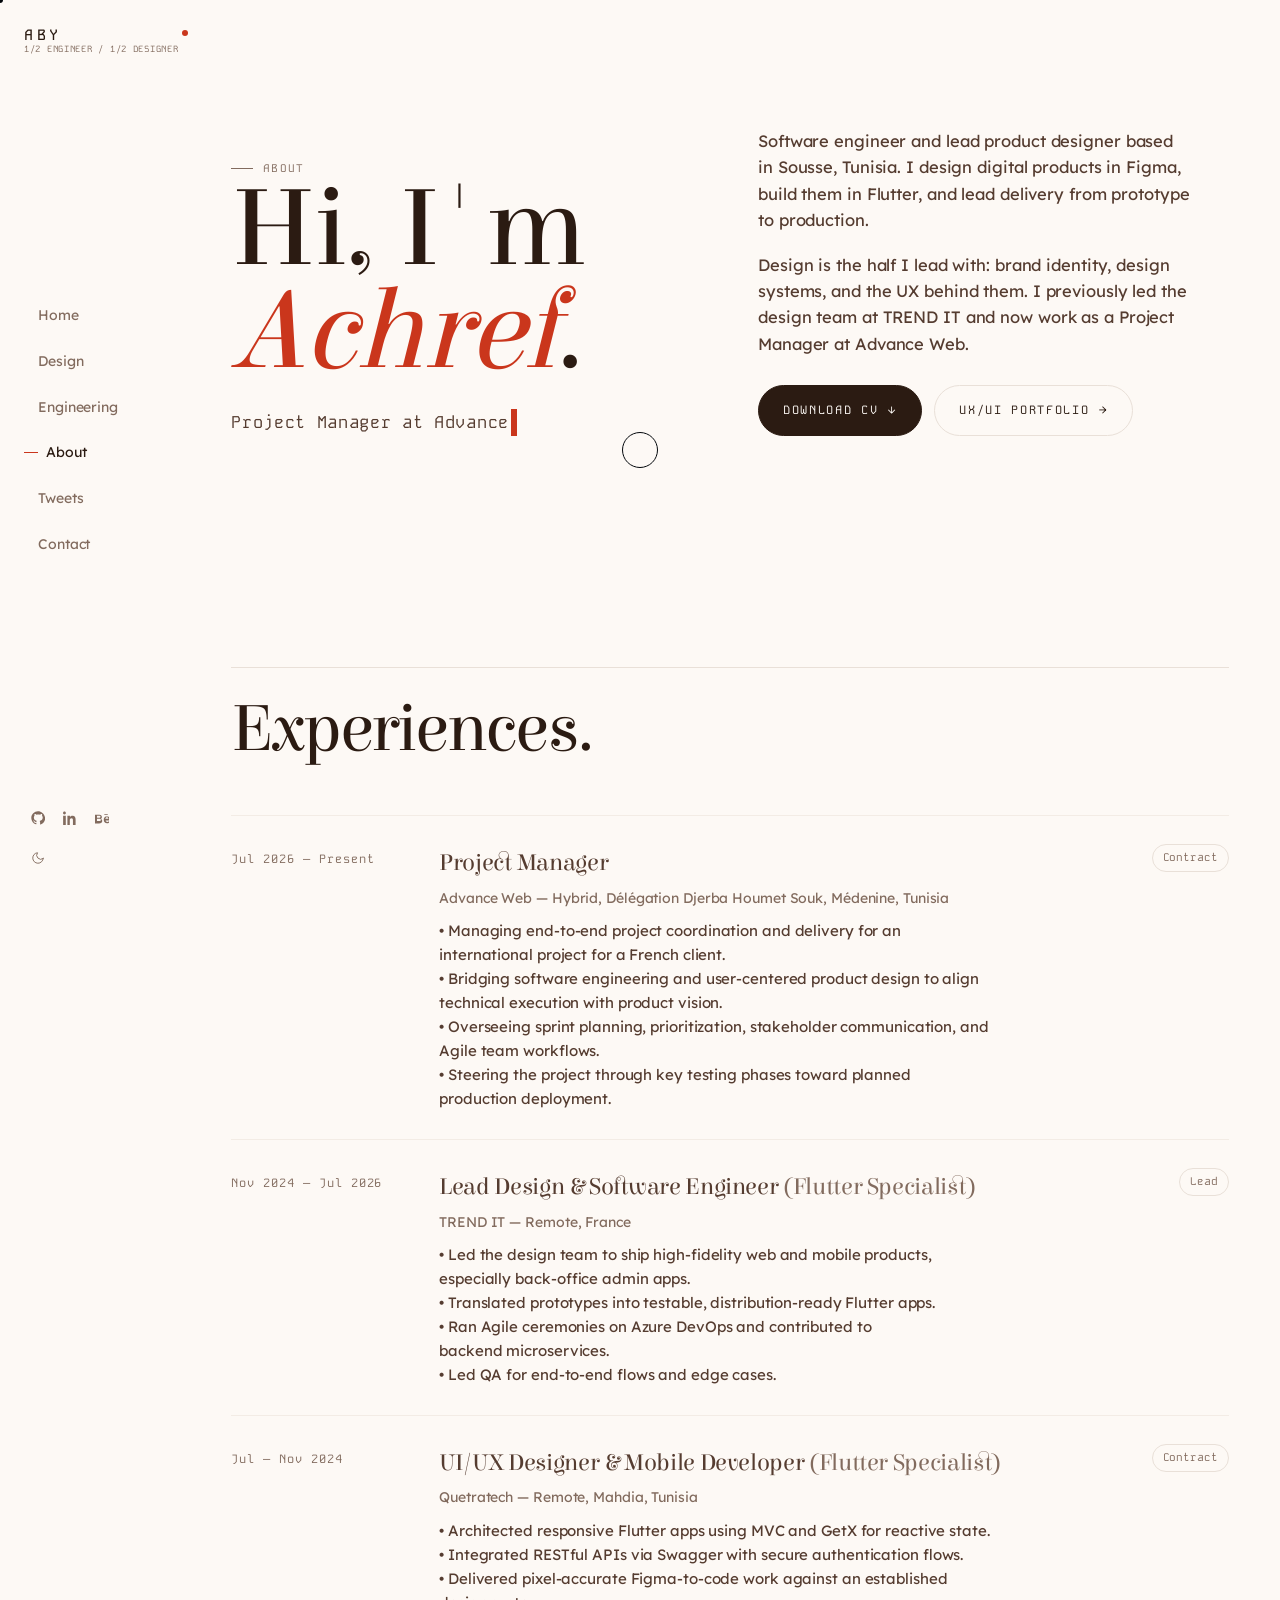
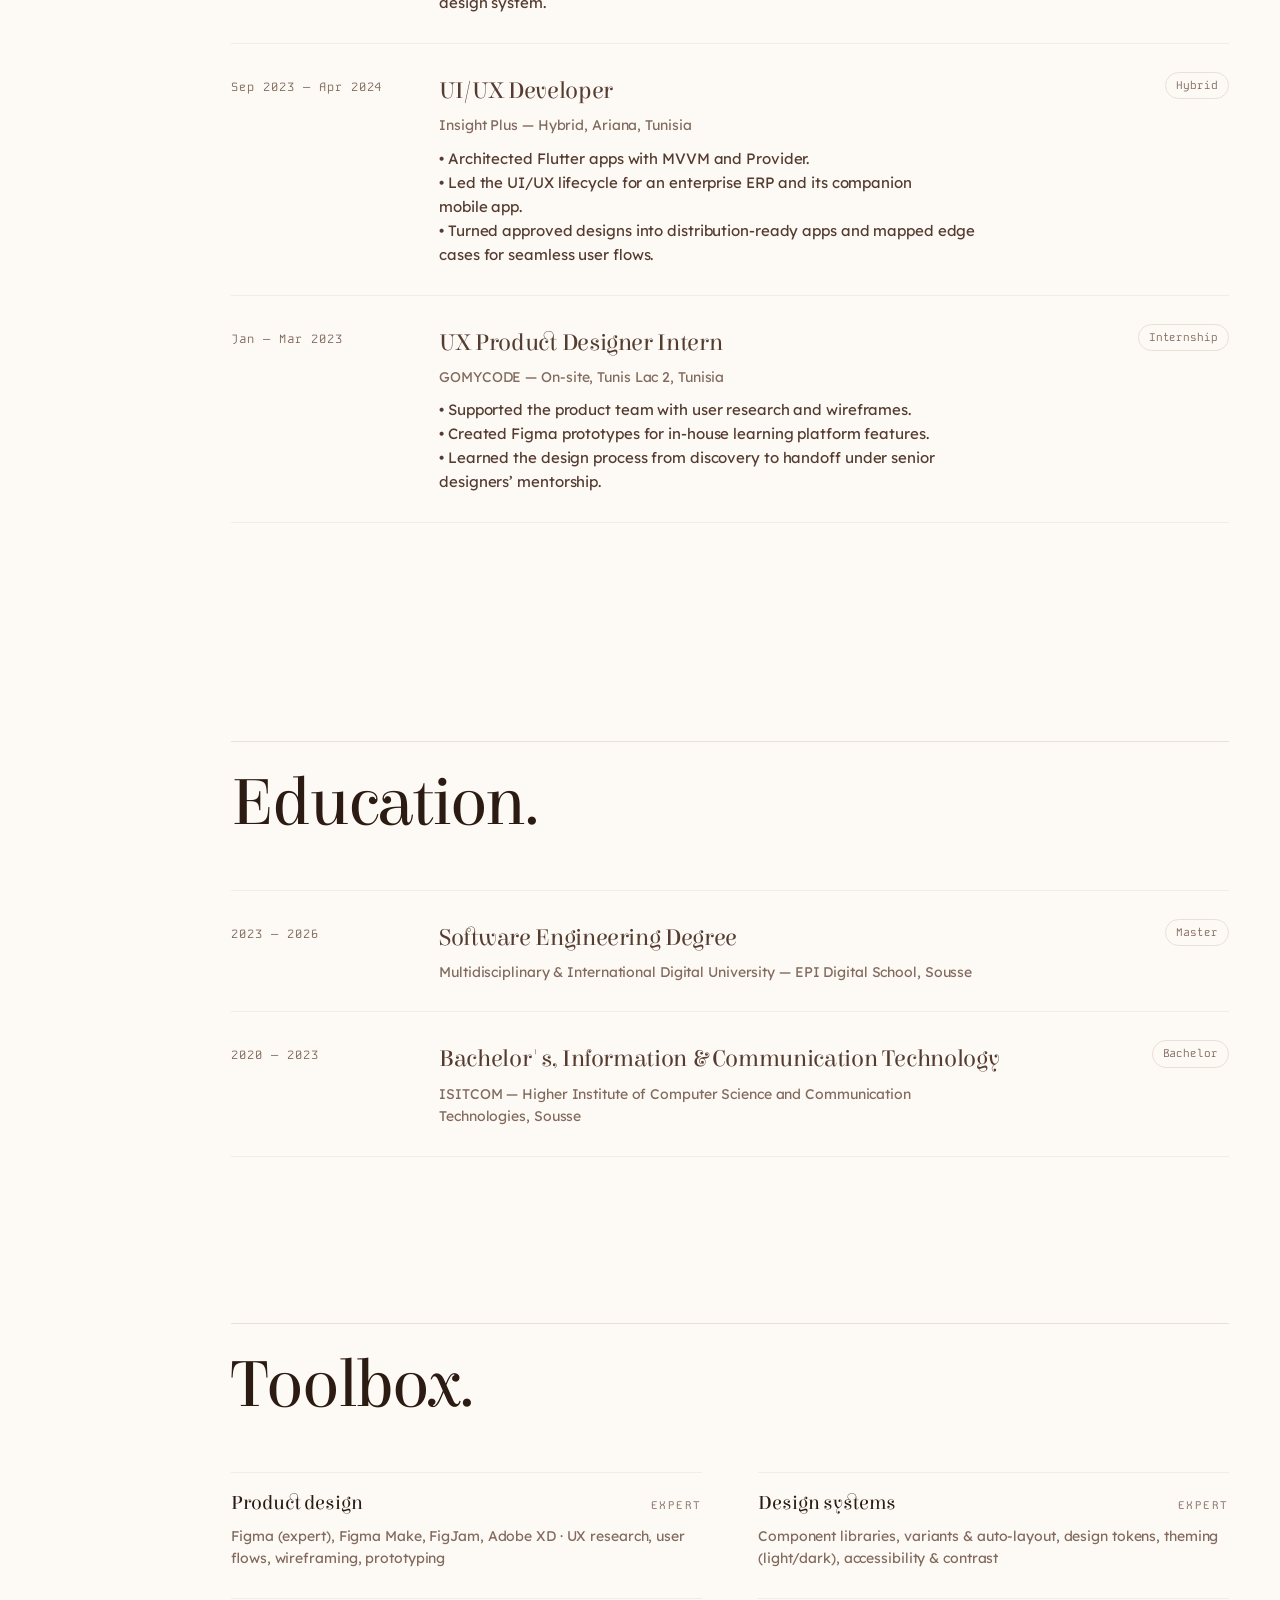
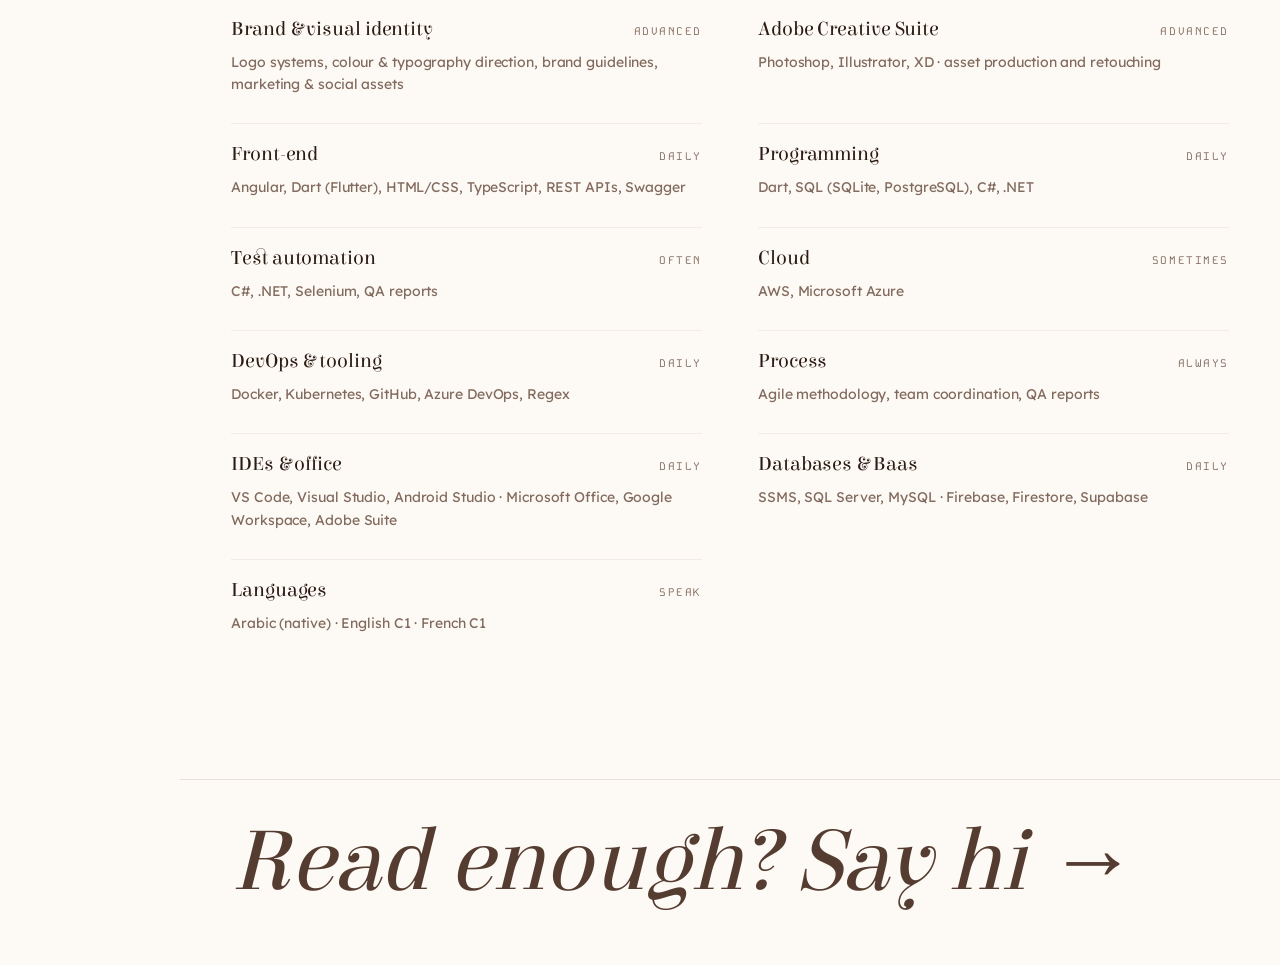
==== commit 1217098f: "Update portfolio content and responsive styling" ====
--- a/about.html
+++ b/about.html
@@ -85,7 +85,7 @@
           <h1 class="display about-hero__title" data-reveal>
             Hi, I'm <em>Achref</em>.
           </h1>
-          <p class="type-line" data-reveal data-typewriter='["Lead Design &amp; Software Engineer at TREND IT.","Figma in the morning, Flutter in the afternoon.","Design systems, brand identity, shipped products.","Sousse, Tunisia — open to roles abroad."]'></p>
+          <p class="type-line" data-reveal data-typewriter='["Project Manager at Advance Web.","Figma in the morning, Flutter in the afternoon.","Design systems, brand identity, shipped products.","Sousse, Tunisia — open to roles abroad."]'></p>
         </div>
 
         <div class="bio" data-reveal>
@@ -96,7 +96,7 @@
           </p>
           <p style="margin-top: 18px;">
             Design is the half I lead with: brand identity, design systems, and
-            the UX behind them — currently heading the design team at TREND IT.
+            the UX behind them. I previously led the design team at TREND IT and now work as a Project Manager at Advance Web.
           </p>
 
           <div class="hero__cta" style="justify-content: flex-start; margin-top: 28px;">
@@ -120,17 +120,33 @@
 
         <ol class="timeline">
           <li class="entry" data-reveal>
-            <span class="entry__when">Nov 2024 — Now</span>
+            <span class="entry__when">Jul 2026 — Present</span>
+            <div>
+              <p class="entry__role">Project Manager</p>
+              <p class="entry__where">
+                <a href="https://www.linkedin.com/company/2862217/" target="_blank" rel="noopener">Advance Web</a>
+                — Hybrid, Délégation Djerba Houmet Souk, Médenine, Tunisia
+              </p>
+              <p class="entry__desc">
+                • Managing end-to-end project coordination and delivery for an international project for a French client.<br>
+                • Bridging software engineering and user-centered product design to align technical execution with product vision.<br>
+                • Overseeing sprint planning, prioritization, stakeholder communication, and Agile team workflows.<br>
+                • Steering the project through key testing phases toward planned production deployment.
+              </p>
+            </div>
+            <span class="entry__tag">Contract</span>
+          </li>
+
+          <li class="entry" data-reveal>
+            <span class="entry__when">Nov 2024 — Jul 2026</span>
             <div>
               <p class="entry__role">Lead Design &amp; Software Engineer <span style="color:var(--muted)">(Flutter Specialist)</span></p>
               <p class="entry__where">TREND IT — Remote, France</p>
               <p class="entry__desc">
-                Leading the design team to ship high-fidelity web &amp;
-                mobile products — especially back-office admin apps.
-                Translating prototypes into testable, distribution-ready
-                Flutter apps. Running Agile ceremonies on Azure DevOps,
-                contributing to backend microservices, and heading QA
-                for end-to-end flows and edge cases.
+                • Led the design team to ship high-fidelity web and mobile products, especially back-office admin apps.<br>
+                • Translated prototypes into testable, distribution-ready Flutter apps.<br>
+                • Ran Agile ceremonies on Azure DevOps and contributed to backend microservices.<br>
+                • Led QA for end-to-end flows and edge cases.
               </p>
             </div>
             <span class="entry__tag">Lead</span>
@@ -142,11 +158,9 @@
               <p class="entry__role">UI/UX Designer &amp; Mobile Developer <span style="color:var(--muted)">(Flutter Specialist)</span></p>
               <p class="entry__where">Quetratech — Remote, Mahdia, Tunisia</p>
               <p class="entry__desc">
-                Architected responsive Flutter apps with MVC, used GetX
-                for reactive state, and integrated RESTful APIs via
-                Swagger with secure auth flows. Delivered pixel-true
-                Figma-to-code translations against an established
-                design system.
+                • Architected responsive Flutter apps using MVC and GetX for reactive state.<br>
+                • Integrated RESTful APIs via Swagger with secure authentication flows.<br>
+                • Delivered pixel-accurate Figma-to-code work against an established design system.
               </p>
             </div>
             <span class="entry__tag">Contract</span>
@@ -158,11 +172,9 @@
               <p class="entry__role">UI/UX Developer</p>
               <p class="entry__where">Insight Plus — Hybrid, Ariana, Tunisia</p>
               <p class="entry__desc">
-                Architected Flutter apps with MVVM + Provider, and led
-                the UI/UX lifecycle for an enterprise ERP and its
-                companion mobile app. Turned approved designs into
-                distribution-ready apps and mapped edge cases for
-                seamless user flows.
+                • Architected Flutter apps with MVVM and Provider.<br>
+                • Led the UI/UX lifecycle for an enterprise ERP and its companion mobile app.<br>
+                • Turned approved designs into distribution-ready apps and mapped edge cases for seamless user flows.
               </p>
             </div>
             <span class="entry__tag">Hybrid</span>
@@ -174,11 +186,9 @@
               <p class="entry__role">UX Product Designer Intern</p>
               <p class="entry__where">GOMYCODE — On-site, Tunis Lac 2, Tunisia</p>
               <p class="entry__desc">
-                My first step into the UX/UI field. Supported the
-                product team on user research, wireframes, and Figma
-                prototypes for in-house learning platform features —
-                learning the design process from discovery to handoff
-                under the mentorship of senior designers.
+                • Supported the product team with user research and wireframes.<br>
+                • Created Figma prototypes for in-house learning platform features.<br>
+                • Learned the design process from discovery to handoff under senior designers’ mentorship.
               </p>
             </div>
             <span class="entry__tag">Internship</span>
--- a/assets/css/style.css
+++ b/assets/css/style.css
@@ -226,6 +226,175 @@
   z-index: 50;
 }
 
+@media (max-width: 768px) {
+  .rail {
+    position: static;
+    width: 100%;
+    height: auto;
+    flex-direction: row;
+    align-items: center;
+    justify-content: space-between;
+    padding: 10px var(--gutter);
+    gap: var(--s2);
+    background: var(--bg);
+    border-bottom: 1px solid var(--line-soft);
+    z-index: 100;
+  }
+
+  .rail__brand {
+    flex-shrink: 0;
+  }
+  .brand-monogram { font-size: 15px; letter-spacing: 0.24em; }
+  .brand-role { display: none; }
+  .rail__brand::after { display: none; }
+
+  .rail__nav {
+    display: none;
+  }
+  .rail__list {
+    flex-direction: row;
+    gap: var(--s3);
+  }
+  .rail__link {
+    padding: 5px 8px;
+    font-size: 12px;
+    white-space: nowrap;
+    border-radius: 999px;
+    line-height: 1.2;
+  }
+  .rail__link:hover,
+  .rail__link:focus-visible {
+    background: var(--bg-soft);
+    color: var(--ink);
+  }
+  .rail__link::before { display: none; }
+  .rail__link[aria-current="page"] {
+    background: var(--ink);
+    color: var(--bg);
+  }
+
+  .rail__foot {
+    flex-shrink: 0;
+    display: flex;
+    align-items: center;
+    /* slightly larger gap so toggle and menu read as two actions,
+       not one blob */
+    gap: 10px;
+    padding-left: 12px;
+    border-left: 1px solid var(--line-soft);
+  }
+  .rail__socials { display: none; }
+  .theme-toggle { width: 38px; height: 38px; }
+  .theme-toggle svg { width: 16px; height: 16px; }
+
+  /* circular bordered menu button — same visual family as the theme
+     toggle, big enough for a thumb (44px hit target) */
+  .hamburger {
+    display: flex;
+    flex-direction: column;
+    align-items: center;
+    justify-content: center;
+    gap: 4px;
+    width: 38px;
+    height: 38px;
+    cursor: pointer;
+    border: 1px solid var(--line);
+    background: var(--surface);
+    color: var(--ink);
+    border-radius: 50%;
+    transition: background .2s var(--ease), border-color .2s var(--ease), transform .15s var(--ease);
+    -webkit-tap-highlight-color: transparent;
+  }
+  .hamburger:hover { background: var(--bg-soft); border-color: var(--ink); }
+  .hamburger:active { transform: scale(0.94); }
+  .hamburger:focus-visible { outline: 2px solid var(--ink); outline-offset: 2px; }
+  .hamburger span {
+    display: block;
+    width: 15px;
+    height: 1.5px;
+    background: currentColor;
+    border-radius: 1px;
+    transition: transform .25s var(--ease), opacity .2s var(--ease);
+  }
+  .hamburger.is-open span:nth-child(1) { transform: translateY(5.5px) rotate(45deg); }
+  .hamburger.is-open span:nth-child(2) { opacity: 0; }
+  .hamburger.is-open span:nth-child(3) { transform: translateY(-5.5px) rotate(-45deg); }
+
+  main.page { grid-column: 1 / -1; padding-top: 56px; }
+  /* kill the 180px rail column — without this the fixed-width rail
+     cell keeps squeezing every page on phones */
+  .app { grid-template-columns: 1fr; display: block; }
+  .container { padding-left: var(--gutter); padding-right: var(--gutter); }
+
+  .mobile-nav-overlay {
+    position: fixed;
+    /* inset: 0 + overflow hidden — a width:100% overlay lets its own
+       centered content push the document wider than the viewport */
+    inset: 0;
+    overflow: hidden;
+    background: var(--bg);
+    z-index: 200;
+    display: flex;
+    flex-direction: column;
+    align-items: center;
+    justify-content: center;
+    gap: var(--s5);
+    opacity: 0;
+    pointer-events: none;
+    transition: opacity .3s var(--ease-out);
+  }
+  .mobile-nav-overlay.is-open {
+    opacity: 1;
+    pointer-events: all;
+  }
+  .mobile-nav-overlay nav {
+    display: flex;
+    flex-direction: column;
+    align-items: center;
+    gap: var(--s4);
+  }
+  /* the mobile bar sets .rail__list to row — the overlay list must
+     stack vertically regardless */
+  .mobile-nav-overlay .rail__list {
+    flex-direction: column;
+    align-items: center;
+    gap: var(--s2);
+  }
+  .mobile-nav-overlay .rail__link {
+    font-size: 24px;
+    padding: 12px 24px;
+    border-radius: 999px;
+    width: auto;
+    letter-spacing: 0;
+  }
+  .mobile-nav-overlay .rail__link:hover,
+  .mobile-nav-overlay .rail__link:focus-visible {
+    background: var(--bg-soft);
+    color: var(--ink);
+  }
+  .mobile-nav-overlay .rail__link[aria-current="page"] {
+    background: var(--ink);
+    color: var(--bg);
+  }
+  .mobile-nav-overlay .rail__foot {
+    position: absolute;
+    bottom: var(--gutter);
+    display: flex;
+    flex-direction: row;
+    gap: var(--s3);
+  }
+  .mobile-nav-overlay .rail__socials { display: flex; gap: 4px; }
+  .mobile-nav-overlay .rail__socials a { width: 36px; height: 36px; }
+  .mobile-nav-overlay .rail__foot a { width: 36px; height: 36px; }
+  .mobile-nav-overlay .rail__foot svg { width: 16px; height: 16px; }
+  .mobile-nav-overlay .theme-toggle { width: 36px; height: 36px; }
+  .mobile-nav-overlay .theme-toggle svg { width: 16px; height: 16px; }
+}
+
+@media (max-width: 768px) {
+  .cursor-dot, .cursor-ring { display: none !important; }
+}
+
 .rail__brand {
   display: inline-flex;
   flex-direction: column;
@@ -514,6 +683,14 @@
     min-height: 0;
   }
 }
+@media (max-width: 480px) {
+  .home-list li {
+    grid-template-columns: 140px 1fr;
+    gap: 12px;
+    padding: 12px 0;
+  }
+  .home-list__value { font-size: clamp(17px, 3.4vw, 22px); }
+}
 
 /* hero ------------------------------------------------------------ */
 .hero {
@@ -541,9 +718,19 @@
   justify-content: flex-end;
 }
 
+.btn {
+  flex-shrink: 0;
+}
+
 @media (max-width: 900px) {
   .hero__meta { grid-template-columns: 1fr; }
   .hero__cta { justify-content: flex-start; }
+}
+@media (max-width: 420px) {
+  .btn { padding: 12px 18px; font-size: 11px; }
+  .hero__cta { gap: 8px; }
+  .hero { padding-block: clamp(56px, 10vh, 100px); }
+  section { padding-block: clamp(40px, 6vh, 64px); }
 }
 .role-card .key {
   font-family: var(--mono);
@@ -668,6 +855,8 @@
   margin-top: 56px;
 }
 @media (max-width: 900px) { .work-grid { grid-template-columns: 1fr; } }
+@media (max-width: 480px) { .work-grid { gap: 16px; }
+  .discipline { padding: 28px 20px; min-height: 260px; } }
 
 .discipline {
   padding: 40px 32px;
@@ -710,7 +899,9 @@
   gap: 56px;
   align-items: end;
 }
-@media (max-width: 900px) { .about-hero { grid-template-columns: 1fr; } }
+@media (max-width: 900px) { .about-hero { grid-template-columns: 1fr; gap: 32px; }
+  .about-hero__title { font-size: clamp(40px, 11vw, 80px); }
+}
 
 .about-hero__title { font-size: clamp(56px, 9vw, 132px); }
 
@@ -767,6 +958,12 @@
   .entry { grid-template-columns: 1fr; gap: 6px; }
   .entry__tag { justify-self: start; }
 }
+@media (max-width: 480px) {
+  .entry { grid-template-columns: 1fr; gap: 4px; padding: 20px 0; }
+  .entry__when { font-size: 11px; }
+  .entry__role { font-size: 20px; }
+  .entry__desc { font-size: 14px; }
+}
 
 /* skills ---------------------------------------------------------- */
 .skills-grid {
@@ -774,7 +971,10 @@
   grid-template-columns: repeat(2, 1fr);
   gap: 28px 56px;
 }
-@media (max-width: 700px) { .skills-grid { grid-template-columns: 1fr; } }
+@media (max-width: 700px) { .skills-grid { grid-template-columns: 1fr; }
+  .skill { padding-top: 10px; }
+  .skill__name { font-size: 18px; }
+}
 
 .skill {
   display: flex; flex-direction: column; gap: 6px;
@@ -1072,12 +1272,20 @@
   gap: 12px;
   margin-top: 32px;
 }
+@media (max-width: 420px) {
+  .channel-row { gap: 8px; }
+  .channel-row .btn { width: 100%; justify-content: center; }
+}
 
 .form-actions {
   display: flex;
   flex-wrap: wrap;
   gap: 12px;
   align-items: center;
+}
+@media (max-width: 420px) {
+  .form-actions .btn { width: 100%; justify-content: center; }
+  .form-actions .form-status { width: 100%; }
 }
 
 .form-status {
@@ -1140,6 +1348,7 @@
   border-radius: 16px;
   background: var(--surface);
   display: flex; flex-direction: column; gap: 6px;
+  min-width: 0;
 }
 .info-card .k {
   font-family: var(--mono); font-size: 11px;
@@ -1147,6 +1356,11 @@
 }
 .info-card .v {
   font-family: var(--serif); font-size: 22px; letter-spacing: -0.015em;
+  /* the raw email is a single 38-char token — wider than the card at
+     phone widths. anywhere (not break-word) lets it split mid-token,
+     which is correct for an address inside a fixed card. */
+  overflow-wrap: anywhere;
+  min-width: 0;
 }
 
 /* project detail page -------------------------------------------- */
@@ -1572,7 +1786,7 @@
 
 @media (max-width: 740px) {
   .tweets-profile__body {
-    grid-template-columns: 1fr;
+    grid-template-columns: minmax(0, 1fr);
     margin-top: -30px;
   }
 
@@ -1582,6 +1796,7 @@
   }
 
   .tweets-heading {
+    min-width: 0;
     text-align: center;
   }
 
@@ -1591,7 +1806,9 @@
 
   .tweets-quick {
     display: flex;
+    flex-wrap: wrap;
     justify-content: center;
+    gap: var(--s3);
   }
 }
 
@@ -1633,7 +1850,10 @@
   letter-spacing: 0.14em;
   color: var(--muted);
 }
-@media (max-width: 860px) { .stat-row { grid-template-columns: repeat(2, 1fr); } }
+@media (max-width: 860px) { .stat-row { grid-template-columns: repeat(2, 1fr); gap: 16px 24px; }
+  .stat__num { font-size: clamp(24px, 5vw, 34px); }
+}
+@media (max-width: 480px) { .stat-row { grid-template-columns: 1fr 1fr; gap: 14px; padding: 18px 0; } }
 
 /* case-study cards — image led */
 .case-grid {
@@ -1779,161 +1999,6 @@
 @media (max-width: 620px)  { .showcase { grid-template-columns: 1fr; } }
 
 
-/* =================================================================
-   GALLERY — design work, classified by type
-   the counterpart to the Work page archive: same pill component,
-   same status line, same collapse-when-empty behaviour, so the two
-   pages read as one system.
-   ================================================================= */
-.gallery-section { padding-top: var(--section-tight); }
-
-.gal-controls {
-  display: flex;
-  flex-wrap: wrap;
-  align-items: center;
-  gap: var(--s5);
-  margin-bottom: var(--s7);
-}
-.gal-controls .filters {
-  margin-top: 0;
-  padding-bottom: 0;
-  border-bottom: 0;
-  gap: 6px;
-}
-.gal-controls .filter {
-  min-height: 36px;
-  padding: 8px 14px;
-  font-size: 11px;
-}
-.gal-status {
-  font-family: var(--mono);
-  font-size: 10px;
-  letter-spacing: 0.14em;
-  text-transform: uppercase;
-  color: var(--muted);
-  margin-left: auto;
-  white-space: nowrap;
-}
-
-/* the grid. three columns, but a --wide tile spans two — that single
-   variation is what stops a design gallery reading as a contact sheet
-   of identical rectangles. */
-.gal-grid {
-  display: grid;
-  grid-template-columns: repeat(3, minmax(0, 1fr));
-  gap: clamp(16px, 2vw, 26px);
-  align-items: start;
-}
-.gal-item--wide { grid-column: span 2; }
-
-@media (max-width: 1000px) {
-  .gal-grid { grid-template-columns: repeat(2, minmax(0, 1fr)); }
-  .gal-item--wide { grid-column: span 2; }
-}
-@media (max-width: 620px) {
-  .gal-grid { grid-template-columns: 1fr; }
-  .gal-item--wide { grid-column: span 1; }
-}
-
-.gal-item[hidden] { display: none; }
-
-.gal-item a {
-  display: flex;
-  flex-direction: column;
-  height: 100%;
-  border-radius: 16px;
-  overflow: hidden;
-  border: 1px solid var(--line);
-  background: var(--surface);
-  transition:
-    transform var(--t-slow) var(--ease-out),
-    border-color var(--t-mid) var(--ease),
-    box-shadow var(--t-slow) var(--ease-out);
-}
-.gal-item a:hover,
-.gal-item a:focus-visible {
-  transform: translateY(-4px);
-  border-color: var(--ink);
-  box-shadow: 0 24px 44px -30px rgba(0, 0, 0, .45);
-}
-/* press: settles back down fast, the same asymmetry the buttons use */
-.gal-item a:active {
-  transform: translateY(0);
-  transition-duration: 90ms;
-}
-
-.gal-item__media {
-  display: block;
-  aspect-ratio: 4 / 3;
-  overflow: hidden;
-  background: var(--bg-soft);
-  border-bottom: 1px solid var(--line-soft);
-}
-/* the wide tile is a letterbox rather than a taller crop — it shows
-   more of the board, which is the point of giving it the extra width */
-.gal-item--wide .gal-item__media { aspect-ratio: 16 / 9; }
-
-.gal-item__media img {
-  width: 100%;
-  height: 100%;
-  object-fit: cover;
-  object-position: center top;
-  transition: transform 1s var(--ease-soft);
-}
-.gal-item a:hover .gal-item__media img { transform: scale(1.045); }
-
-.gal-item__body {
-  display: flex;
-  flex-direction: column;
-  gap: 5px;
-  padding: 15px 17px 19px;
-}
-.gal-item__title {
-  font-family: var(--serif);
-  font-size: 19px;
-  letter-spacing: -0.015em;
-  line-height: 1.2;
-  transition: color var(--t-mid) var(--ease);
-}
-.gal-item a:hover .gal-item__title,
-.gal-item a:focus-visible .gal-item__title { color: var(--accent); }
-
-.gal-item__meta {
-  font-family: var(--mono);
-  font-size: 10px;
-  text-transform: uppercase;
-  letter-spacing: 0.12em;
-  color: var(--muted);
-}
-
-.gal-empty {
-  padding: var(--s8) 0;
-  text-align: center;
-  font-family: var(--mono);
-  font-size: 11px;
-  letter-spacing: 0.14em;
-  text-transform: uppercase;
-  color: var(--muted);
-}
-.gal-empty[hidden] { display: none; }
-
-@media (max-width: 620px) {
-  .gal-controls { gap: var(--s4); }
-  .gal-controls .filters {
-    width: 100%;
-    flex-wrap: nowrap;
-    overflow-x: auto;
-    padding-bottom: 4px;
-    scrollbar-width: none;
-    -webkit-mask-image: linear-gradient(to right, #000 92%, transparent 100%);
-    mask-image: linear-gradient(to right, #000 92%, transparent 100%);
-  }
-  .gal-controls .filters::-webkit-scrollbar { display: none; }
-  .gal-status { margin-left: 0; }
-  /* no hover on touch — the lift previews nothing and makes taps feel loose */
-  .gal-item a:hover { transform: none; }
-  .gal-item a:active { background: var(--bg-soft); }
-}
 /* footer ---------------------------------------------------------- */
 .foot {
   border-top: 1px solid var(--line);
@@ -2199,7 +2264,8 @@
   .btn:hover .btn__arrow, .btn:focus-visible .btn__arrow,
   .rail__link:hover, .rail__link:focus-visible, .rail__link:active,
   .arc-item a:hover, .arc-item a:focus-visible, .arc-item a:active,
-  .shot a:hover, .case:hover, .discipline:hover,
+  .shot a:hover, .case:hover, .discipline:hover, .design-card > a:hover,
+  .design-card > a:focus-visible,
   .entry:hover, .arc-item a:active,
   .filter:active {
     transform: none !important;
@@ -2209,6 +2275,7 @@
      the page for someone who has asked for less of it. */
   .shot a:hover .shot__media img,
   .case:hover .case__media img,
+  .design-card > a:hover .design-card__media img,
   .arc-item a:hover .arc-item__thumb img {
     transform: none !important;
   }
@@ -2240,3 +2307,142 @@
   .arc-year__head::before { background: CanvasText; }
   :focus-visible { outline: 2px solid Highlight; }
 }
+
+/* Open section: one clear availability note, then the useful details. */
+.open-section .band__head { align-items: center; }
+.open-section__link { margin-left: auto; }
+.open-section__intro {
+  display: flex;
+  align-items: flex-end;
+  justify-content: space-between;
+  gap: var(--s6);
+  margin-bottom: var(--s6);
+}
+.open-section__intro .lead { max-width: 52ch; margin: 0; }
+.open-section__availability {
+  display: inline-flex;
+  align-items: center;
+  gap: 10px;
+  flex: none;
+  padding: 10px 13px;
+  border: 1px solid var(--line);
+  border-radius: 999px;
+  color: var(--ink-soft);
+  font-family: var(--mono);
+  font-size: 10px;
+  letter-spacing: .09em;
+  text-transform: uppercase;
+}
+.open-section__availability .dot { margin: 0; }
+.open-list { border-top-color: var(--line); }
+.open-list li {
+  min-height: 62px;
+  grid-template-columns: minmax(125px, 19%) 1fr;
+  gap: var(--s5);
+  padding: 12px 0;
+  border-bottom-color: var(--line);
+}
+.open-list .home-list__value {
+  font-family: var(--sans);
+  font-size: clamp(15px, 1.3vw, 18px);
+  line-height: 1.5;
+  letter-spacing: 0;
+}
+@media (max-width: 720px) {
+  .open-section__intro { align-items: flex-start; flex-direction: column; gap: var(--s4); }
+}
+@media (max-width: 480px) {
+  .open-list li { grid-template-columns: 1fr; gap: 6px; }
+  .open-section .band__head { align-items: baseline; }
+  .open-section__link { margin-left: 0; }
+}
+
+/* Design portfolio: simple controls and image-first project cards. */
+.design-portfolio { padding-block: var(--section); }
+.design-portfolio__intro { max-width: 58ch; margin: calc(var(--s5) * -1) 0 var(--s6); }
+.design-controls {
+  display: grid;
+  grid-template-columns: 1fr auto;
+  gap: var(--s4) var(--s5);
+  align-items: center;
+  margin-bottom: var(--s6);
+  padding-block: var(--s4);
+  border-block: 1px solid var(--line);
+}
+.design-controls__filters {
+  display: flex; flex-wrap: wrap; gap: 6px;
+  scrollbar-width: none;
+}
+.design-controls__filters::-webkit-scrollbar { display: none; }
+.design-controls__filters .filter { min-height: 36px; padding: 8px 13px; font-size: 11px; }
+.design-controls__selects { display: flex; gap: var(--s3); }
+.design-controls__selects label {
+  display: flex; align-items: center; gap: 8px;
+  color: var(--muted); font: 10px var(--mono); letter-spacing: .08em; text-transform: uppercase;
+}
+.design-controls__selects select {
+  max-width: 145px; min-height: 36px; padding: 7px 26px 7px 10px;
+  border: 1px solid var(--line); border-radius: 3px;
+  background: var(--bg); color: var(--ink); font: 12px var(--sans);
+}
+.design-controls__status { grid-column: 1 / -1; margin: 0; font: 10px var(--mono); letter-spacing: .1em; text-transform: uppercase; color: var(--muted); }
+.design-grid {
+  display: grid; grid-template-columns: repeat(3, minmax(0, 1fr));
+  gap: clamp(14px, 2vw, 24px); align-items: start;
+}
+.design-card[hidden] { display: none; }
+.design-card > a {
+  display: flex; flex-direction: column; height: 100%; overflow: hidden;
+  color: inherit; text-decoration: none; background: var(--bg-soft);
+  border: 1px solid var(--line); transition: border-color .2s var(--ease), transform .25s var(--ease);
+}
+.design-card > a:hover, .design-card > a:focus-visible { border-color: var(--ink-soft); transform: translateY(-3px); }
+.design-card__media { display: block; aspect-ratio: 4 / 3; overflow: hidden; background: var(--surface); }
+.design-card__media img { display: block; width: 100%; height: 100%; object-fit: cover; object-position: center; transition: transform .45s var(--ease); }
+.design-card > a:hover img { transform: scale(1.025); }
+.design-card__body { display: flex; flex-direction: column; gap: 8px; padding: 16px 17px 18px; }
+.design-card__meta { color: var(--muted); font: 9px var(--mono); letter-spacing: .1em; text-transform: uppercase; }
+.design-card__title { font: 400 clamp(22px, 2vw, 29px)/1.1 var(--serif); }
+.design-card__description { color: var(--ink-soft); font-size: 13px; line-height: 1.5; }
+.design-card__view { margin-top: 7px; color: var(--accent); font: 10px var(--mono); letter-spacing: .08em; text-transform: uppercase; }
+.design-empty { padding: var(--s7) 0; text-align: center; color: var(--muted); font: 11px var(--mono); text-transform: uppercase; }
+.design-empty[hidden] { display: none; }
+@media (max-width: 960px) { .design-grid { grid-template-columns: repeat(2, minmax(0, 1fr)); } }
+@media (max-width: 620px) {
+  .design-controls { grid-template-columns: 1fr; }
+  .design-controls__filters { flex-wrap: nowrap; overflow-x: auto; padding-bottom: 3px; }
+  .design-controls__filters .filter { flex: none; }
+  .design-controls__selects { flex-wrap: wrap; }
+  .design-controls__status { grid-column: auto; }
+  .design-grid { grid-template-columns: 1fr; }
+}
+
+/* Experience updates on the engineering page. */
+.experience-grid { display: grid; grid-template-columns: repeat(2, minmax(0, 1fr)); gap: var(--s5); }
+.experience-card { display: grid; grid-template-columns: minmax(120px, 34%) 1fr; min-width: 0; border: 1px solid var(--line); background: var(--bg-soft); }
+.experience-card > img { width: 100%; height: 100%; min-height: 230px; object-fit: cover; object-position: center 30%; }
+.experience-card__body { display: flex; flex-direction: column; align-items: flex-start; gap: 9px; padding: clamp(16px, 2vw, 24px); }
+.experience-card__body .eyebrow { margin: 0; font-size: 9px; }
+.experience-card__body h3 { font: 400 clamp(20px, 2vw, 28px)/1.1 var(--serif); }
+.experience-card__body p:not(.eyebrow) { margin: 0; font-size: 13px; line-height: 1.5; }
+.experience-card__body a { margin-top: auto; padding-top: 12px; color: var(--accent); font: 10px var(--mono); letter-spacing: .06em; text-transform: uppercase; }
+@media (max-width: 900px) { .experience-grid { grid-template-columns: 1fr; } }
+@media (max-width: 560px) {
+  .experience-card { grid-template-columns: 1fr; }
+  .experience-card > img { height: 260px; min-height: 0; object-position: center 28%; }
+}
+
+/* Contact: give the form and contact details the same quiet structure. */
+.contact-hero .mail-row { margin-top: var(--s6); }
+.contact-grid { align-items: start; gap: clamp(32px, 5vw, 72px); }
+.contact-form { padding: clamp(18px, 3vw, 30px); border: 1px solid var(--line); background: var(--bg-soft); }
+.contact-form .field input, .contact-form .field textarea { padding: 12px 10px; border: 1px solid var(--line); background: var(--bg); }
+.contact-form .field input:focus, .contact-form .field textarea:focus { border-color: var(--accent); }
+.cards { gap: 0; border-top: 1px solid var(--line); }
+.info-card { border: 0; border-bottom: 1px solid var(--line); border-radius: 0; background: transparent; padding: 17px 4px; }
+.info-card .v { font-family: var(--sans); font-size: clamp(16px, 1.5vw, 20px); line-height: 1.4; }
+.info-card .v a { text-decoration: underline; text-decoration-color: var(--line); text-underline-offset: 3px; }
+.info-card .v a:hover { color: var(--accent); }
+
+.tweet-source { margin: 12px 0 0; padding: 0 20px 16px; font: 11px var(--mono); }
+.tweet-source a { color: var(--accent); }
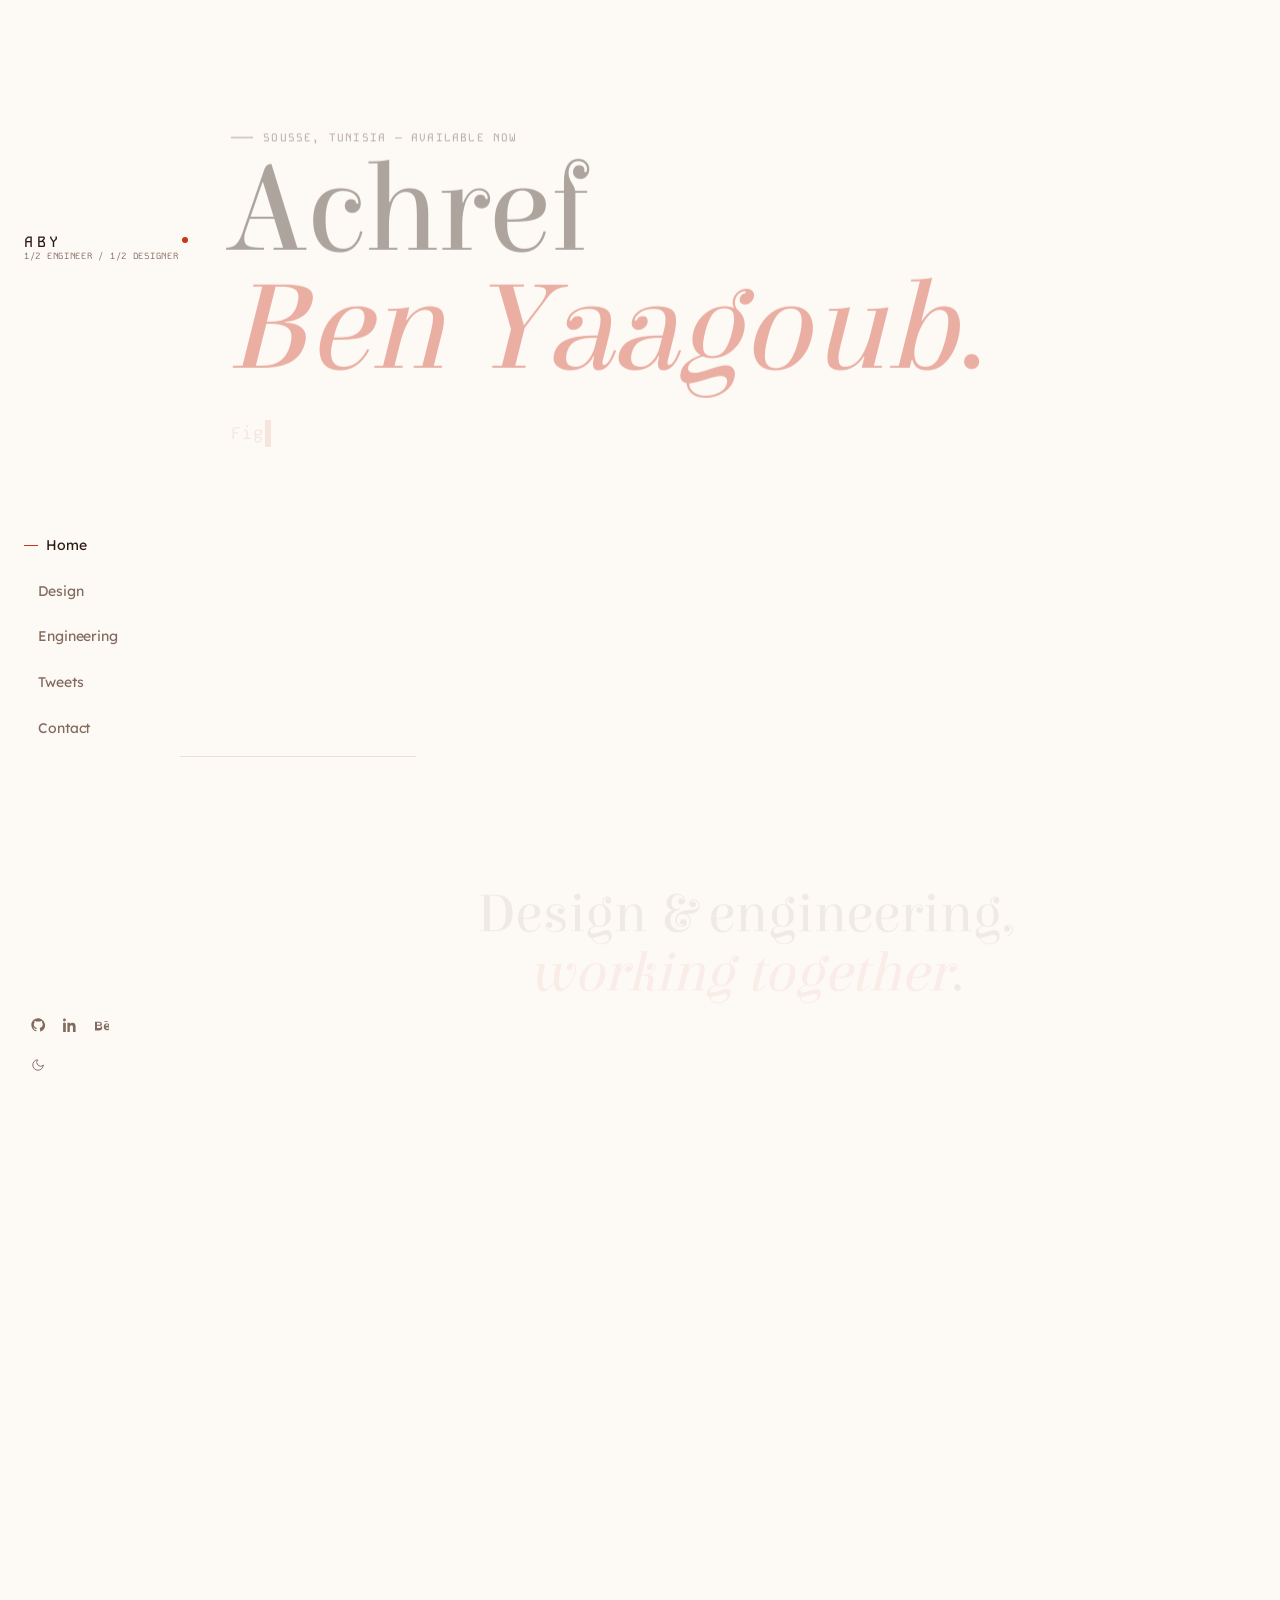
==== commit 5b18fc46: "updates" ====
--- a/about.html
+++ b/about.html
@@ -3,299 +3,11 @@
 <head>
   <meta charset="utf-8" />
   <meta name="viewport" content="width=device-width, initial-scale=1" />
+  <meta http-equiv="refresh" content="0; url=./index.html#about" />
   <title>About | Achref Ben Yaagoub</title>
-  <meta name="description" content="About Achref Ben Yaagoub — software engineer &amp; UX/UI product designer. Experience, education, skills." />
-
-  <!-- social preview -->
-  <meta property="og:type" content="website" />
-  <meta property="og:site_name" content="Achref Ben Yaagoub" />
-  <meta property="og:title" content="About — Achref Ben Yaagoub" />
-  <meta property="og:description" content="About Achref Ben Yaagoub — software engineer &amp; UX/UI product designer. Experience, education, skills." />
-  <meta property="og:url" content="https://achref-dev.vercel.app/about.html" />
-  <meta property="og:image" content="https://achref-dev.vercel.app/assets/images/og-card.png" />
-  <meta property="og:image:width" content="1200" />
-  <meta property="og:image:height" content="630" />
-  <meta name="twitter:card" content="summary_large_image" />
-  <meta name="twitter:title" content="About — Achref Ben Yaagoub" />
-  <meta name="twitter:description" content="About Achref Ben Yaagoub — software engineer &amp; UX/UI product designer. Experience, education, skills." />
-  <meta name="twitter:image" content="https://achref-dev.vercel.app/assets/images/og-card.png" />
-  <link rel="canonical" href="https://achref-dev.vercel.app/about.html" />
-
-  <link rel="icon" href="./assets/images/logo.svg" type="image/svg+xml" />
-  <link rel="icon" href="./assets/images/logo.ico" sizes="any" />
-  <link rel="apple-touch-icon" href="./assets/images/logo.ico" />
-
-  <link rel="preconnect" href="https://fonts.googleapis.com" />
-  <link rel="preconnect" href="https://fonts.gstatic.com" crossorigin />
-  <link href="https://fonts.googleapis.com/css2?family=Elsie:wght@400;900&family=Lexend:wght@200;300;400;500;600&family=Kode+Mono:wght@400;500;600&display=swap" rel="stylesheet" />
-
-  <link rel="stylesheet" href="./assets/css/style.css" />
-  <link rel="stylesheet" href="./assets/css/theme.css" />
+  <link rel="canonical" href="https://achref-dev.vercel.app/" />
 </head>
-
 <body>
-
-  <a class="skip-link" href="#main">Skip to content</a>
-
-  <div class="app">
-
-    <aside class="rail">
-      <a href="./index.html" class="rail__brand" aria-label="Home">
-        <span class="brand-monogram">ABY</span>
-        <span class="brand-role">1/2 Engineer / 1/2 Designer</span>
-      </a>
-
-      <nav class="rail__nav" aria-label="Primary">
-        <ul class="rail__list">
-          <li><a class="rail__link" href="./index.html">Home</a></li>
-          <li><a class="rail__link" href="./design.html">Design</a></li>
-          <li><a class="rail__link" href="./work.html">Engineering</a></li>
-          <li><a class="rail__link" href="./about.html" aria-current="page">About</a></li>
-          <li><a class="rail__link" href="./tweets.html">Tweets</a></li>
-          <li><a class="rail__link" href="./contact.html">Contact</a></li>
-        </ul>
-      </nav>
-
-      <div class="rail__foot">
-        <div class="rail__socials">
-          <a href="https://github.com/Achref200" aria-label="GitHub" target="_blank" rel="noopener">
-            <svg viewBox="0 0 24 24" fill="currentColor"><path d="M12 .5C5.7.5.5 5.7.5 12c0 5.1 3.3 9.4 7.9 10.9.6.1.8-.3.8-.6v-2c-3.2.7-3.9-1.5-3.9-1.5-.5-1.3-1.3-1.7-1.3-1.7-1.1-.7.1-.7.1-.7 1.2.1 1.8 1.2 1.8 1.2 1 1.8 2.8 1.3 3.5 1 .1-.8.4-1.3.8-1.6-2.6-.3-5.3-1.3-5.3-5.7 0-1.3.4-2.3 1.2-3.1-.1-.3-.5-1.5.1-3.1 0 0 1-.3 3.3 1.2.9-.3 2-.4 3-.4s2.1.1 3 .4c2.3-1.5 3.3-1.2 3.3-1.2.6 1.6.2 2.8.1 3.1.8.8 1.2 1.9 1.2 3.1 0 4.4-2.7 5.4-5.3 5.7.4.4.8 1.1.8 2.2v3.3c0 .3.2.7.8.6 4.6-1.5 7.9-5.8 7.9-10.9C23.5 5.7 18.3.5 12 .5z"/></svg>
-          </a>
-          <a href="https://www.linkedin.com/in/achref-b-77b6b1229/" aria-label="LinkedIn" target="_blank" rel="noopener">
-            <svg viewBox="0 0 24 24" fill="currentColor"><path d="M4.98 3.5C4.98 4.88 3.86 6 2.49 6 1.12 6 0 4.88 0 3.5 0 2.12 1.12 1 2.49 1c1.37 0 2.49 1.12 2.49 2.5zM.22 8.25h4.55V24H.22V8.25zm7.34 0h4.36v2.17h.06c.6-1.1 2.06-2.25 4.24-2.25 4.54 0 5.38 2.99 5.38 6.87V24h-4.55v-7.5c0-1.79-.03-4.09-2.5-4.09-2.5 0-2.88 1.95-2.88 3.96V24H7.56V8.25z"/></svg>
-          </a>
-          <a href="https://www.behance.net/achrefbenyaa" aria-label="Behance" target="_blank" rel="noopener">
-            <svg viewBox="0 0 24 24" fill="currentColor"><path d="M7.4 6.5c1.5 0 2.7.4 3.4 1.1.7.7 1 1.7 1 2.9 0 1.4-.6 2.4-1.8 3 1.6.5 2.4 1.7 2.4 3.5 0 1.4-.5 2.5-1.4 3.3-.9.8-2.3 1.2-4.2 1.2H0V6.5h7.4zm-.3 5.1c.8 0 1.3-.1 1.7-.4.4-.3.6-.7.6-1.3 0-.7-.2-1.1-.6-1.4-.4-.3-1-.4-1.8-.4H3.4v3.5h3.7zm.2 5.7c.9 0 1.6-.2 2-.5.4-.3.7-.9.7-1.5 0-.7-.2-1.2-.7-1.5-.4-.3-1.1-.5-2-.5H3.4v4h3.9zM20.4 9c1.8 0 3.1.6 4.1 1.7 1 1.2 1.5 2.7 1.5 4.7v.7h-7.7c.1.9.4 1.5.9 2 .5.4 1.2.7 2 .7 1.2 0 2-.5 2.5-1.4h2.1c-.4 1.1-1 2-1.9 2.6-.9.6-2 .9-3.3.9-1.8 0-3.1-.5-4.1-1.6-1-1-1.5-2.5-1.5-4.2 0-1.8.5-3.2 1.5-4.3 1-1.2 2.4-1.8 4-1.8zm0 1.9c-.7 0-1.3.2-1.8.6-.5.4-.8 1-.9 1.7h5.4c-.1-.7-.4-1.3-.9-1.7-.5-.4-1.1-.6-1.8-.6zM21.9 7H16V5.4h5.9V7z"/></svg>
-          </a>
-        </div>
-        <button class="theme-toggle" data-theme-toggle aria-label="Toggle theme">
-          <svg viewBox="0 0 24 24" fill="none" stroke="currentColor" stroke-width="1.6" stroke-linecap="round" stroke-linejoin="round">
-            <path d="M21 12.8A9 9 0 1 1 11.2 3 7 7 0 0 0 21 12.8z"/>
-          </svg>
-        </button>
-      </div>
-    </aside>
-
-    <main class="page" id="main" tabindex="-1">
-
-      <!-- about hero -->
-      <section class="container about-hero">
-        <div>
-          <p class="eyebrow" data-reveal>About</p>
-          <h1 class="display about-hero__title" data-reveal>
-            Hi, I'm <em>Achref</em>.
-          </h1>
-          <p class="type-line" data-reveal data-typewriter='["Project Manager at Advance Web.","Figma in the morning, Flutter in the afternoon.","Design systems, brand identity, shipped products.","Sousse, Tunisia — open to roles abroad."]'></p>
-        </div>
-
-        <div class="bio" data-reveal>
-          <p>
-            Software engineer and lead product designer based in Sousse, Tunisia.
-            I design digital products in Figma, build them in Flutter, and lead delivery
-            from prototype to production.
-          </p>
-          <p style="margin-top: 18px;">
-            Design is the half I lead with: brand identity, design systems, and
-            the UX behind them. I previously led the design team at TREND IT and now work as a Project Manager at Advance Web.
-          </p>
-
-          <div class="hero__cta" style="justify-content: flex-start; margin-top: 28px;">
-            <a class="btn btn--cv" href="./assets/files/Achref_BenYaagoub_CV.pdf" download>
-              Download CV
-              <span class="btn__arrow">↓</span>
-            </a>
-            <a class="btn btn--ghost" href="./design.html">
-              UX/UI portfolio
-              <span class="btn__arrow">→</span>
-            </a>
-          </div>
-        </div>
-      </section>
-
-      <!-- experience -->
-      <section class="container is-loose">
-        <div class="section-head">
-          <h2 class="section-title" data-reveal>Experiences.</h2>
-        </div>
-
-        <ol class="timeline">
-          <li class="entry" data-reveal>
-            <span class="entry__when">Jul 2026 — Present</span>
-            <div>
-              <p class="entry__role">Project Manager</p>
-              <p class="entry__where">
-                <a href="https://www.linkedin.com/company/2862217/" target="_blank" rel="noopener">Advance Web</a>
-                — Hybrid, Délégation Djerba Houmet Souk, Médenine, Tunisia
-              </p>
-              <p class="entry__desc">
-                • Managing end-to-end project coordination and delivery for an international project for a French client.<br>
-                • Bridging software engineering and user-centered product design to align technical execution with product vision.<br>
-                • Overseeing sprint planning, prioritization, stakeholder communication, and Agile team workflows.<br>
-                • Steering the project through key testing phases toward planned production deployment.
-              </p>
-            </div>
-            <span class="entry__tag">Contract</span>
-          </li>
-
-          <li class="entry" data-reveal>
-            <span class="entry__when">Nov 2024 — Jul 2026</span>
-            <div>
-              <p class="entry__role">Lead Design &amp; Software Engineer <span style="color:var(--muted)">(Flutter Specialist)</span></p>
-              <p class="entry__where">TREND IT — Remote, France</p>
-              <p class="entry__desc">
-                • Led the design team to ship high-fidelity web and mobile products, especially back-office admin apps.<br>
-                • Translated prototypes into testable, distribution-ready Flutter apps.<br>
-                • Ran Agile ceremonies on Azure DevOps and contributed to backend microservices.<br>
-                • Led QA for end-to-end flows and edge cases.
-              </p>
-            </div>
-            <span class="entry__tag">Lead</span>
-          </li>
-
-          <li class="entry" data-reveal>
-            <span class="entry__when">Jul — Nov 2024</span>
-            <div>
-              <p class="entry__role">UI/UX Designer &amp; Mobile Developer <span style="color:var(--muted)">(Flutter Specialist)</span></p>
-              <p class="entry__where">Quetratech — Remote, Mahdia, Tunisia</p>
-              <p class="entry__desc">
-                • Architected responsive Flutter apps using MVC and GetX for reactive state.<br>
-                • Integrated RESTful APIs via Swagger with secure authentication flows.<br>
-                • Delivered pixel-accurate Figma-to-code work against an established design system.
-              </p>
-            </div>
-            <span class="entry__tag">Contract</span>
-          </li>
-
-          <li class="entry" data-reveal>
-            <span class="entry__when">Sep 2023 — Apr 2024</span>
-            <div>
-              <p class="entry__role">UI/UX Developer</p>
-              <p class="entry__where">Insight Plus — Hybrid, Ariana, Tunisia</p>
-              <p class="entry__desc">
-                • Architected Flutter apps with MVVM and Provider.<br>
-                • Led the UI/UX lifecycle for an enterprise ERP and its companion mobile app.<br>
-                • Turned approved designs into distribution-ready apps and mapped edge cases for seamless user flows.
-              </p>
-            </div>
-            <span class="entry__tag">Hybrid</span>
-          </li>
-
-          <li class="entry" data-reveal>
-            <span class="entry__when">Jan — Mar 2023</span>
-            <div>
-              <p class="entry__role">UX Product Designer Intern</p>
-              <p class="entry__where">GOMYCODE — On-site, Tunis Lac 2, Tunisia</p>
-              <p class="entry__desc">
-                • Supported the product team with user research and wireframes.<br>
-                • Created Figma prototypes for in-house learning platform features.<br>
-                • Learned the design process from discovery to handoff under senior designers’ mentorship.
-              </p>
-            </div>
-            <span class="entry__tag">Internship</span>
-          </li>
-        </ol>
-      </section>
-
-      <!-- education -->
-      <section class="container joins-above">
-        <div class="section-head">
-          <h2 class="section-title" data-reveal>Education.</h2>
-        </div>
-
-        <ol class="timeline">
-          <li class="entry" data-reveal>
-            <span class="entry__when">2023 — 2026</span>
-            <div>
-              <p class="entry__role">Software Engineering Degree</p>
-              <p class="entry__where">Multidisciplinary &amp; International Digital University — EPI Digital School, Sousse</p>
-            </div>
-            <span class="entry__tag">Master</span>
-          </li>
-          <li class="entry" data-reveal>
-            <span class="entry__when">2020 — 2023</span>
-            <div>
-              <p class="entry__role">Bachelor's, Information &amp; Communication Technology</p>
-              <p class="entry__where">ISITCOM — Higher Institute of Computer Science and Communication Technologies, Sousse</p>
-            </div>
-            <span class="entry__tag">Bachelor</span>
-          </li>
-        </ol>
-      </section>
-
-      <!-- skills -->
-      <section class="container is-tight">
-        <div class="section-head">
-          <h2 class="section-title" data-reveal>Toolbox.</h2>
-        </div>
-
-        <div class="skills-grid">
-          <div class="skill" data-reveal>
-            <div class="skill__head"><span class="skill__name">Product design</span><span class="skill__lvl">Expert</span></div>
-            <p class="skill__list">Figma (expert), Figma Make, FigJam, Adobe XD &middot; UX research, user flows, wireframing, prototyping</p>
-          </div>
-          <div class="skill" data-reveal>
-            <div class="skill__head"><span class="skill__name">Design systems</span><span class="skill__lvl">Expert</span></div>
-            <p class="skill__list">Component libraries, variants &amp; auto-layout, design tokens, theming (light/dark), accessibility &amp; contrast</p>
-          </div>
-          <div class="skill" data-reveal>
-            <div class="skill__head"><span class="skill__name">Brand &amp; visual identity</span><span class="skill__lvl">Advanced</span></div>
-            <p class="skill__list">Logo systems, colour &amp; typography direction, brand guidelines, marketing &amp; social assets</p>
-          </div>
-          <div class="skill" data-reveal>
-            <div class="skill__head"><span class="skill__name">Adobe Creative Suite</span><span class="skill__lvl">Advanced</span></div>
-            <p class="skill__list">Photoshop, Illustrator, XD &middot; asset production and retouching</p>
-          </div>
-          <div class="skill" data-reveal>
-            <div class="skill__head"><span class="skill__name">Front-end</span><span class="skill__lvl">Daily</span></div>
-            <p class="skill__list">Angular, Dart (Flutter), HTML/CSS, TypeScript, REST APIs, Swagger</p>
-          </div>
-          <div class="skill" data-reveal>
-            <div class="skill__head"><span class="skill__name">Programming</span><span class="skill__lvl">Daily</span></div>
-            <p class="skill__list">Dart, SQL (SQLite, PostgreSQL), C#, .NET</p>
-          </div>
-          <div class="skill" data-reveal>
-            <div class="skill__head"><span class="skill__name">Test automation</span><span class="skill__lvl">Often</span></div>
-            <p class="skill__list">C#, .NET, Selenium, QA reports</p>
-          </div>
-          <div class="skill" data-reveal>
-            <div class="skill__head"><span class="skill__name">Cloud</span><span class="skill__lvl">Sometimes</span></div>
-            <p class="skill__list">AWS, Microsoft Azure</p>
-          </div>
-          <div class="skill" data-reveal>
-            <div class="skill__head"><span class="skill__name">DevOps &amp; tooling</span><span class="skill__lvl">Daily</span></div>
-            <p class="skill__list">Docker, Kubernetes, GitHub, Azure DevOps, Regex</p>
-          </div>
-          <div class="skill" data-reveal>
-            <div class="skill__head"><span class="skill__name">Process</span><span class="skill__lvl">Always</span></div>
-            <p class="skill__list">Agile methodology, team coordination, QA reports</p>
-          </div>
-          <div class="skill" data-reveal>
-            <div class="skill__head"><span class="skill__name">IDEs &amp; office</span><span class="skill__lvl">Daily</span></div>
-            <p class="skill__list">VS Code, Visual Studio, Android Studio &middot; Microsoft Office, Google Workspace, Adobe Suite</p>
-          </div>
-           <div class="skill" data-reveal>
-            <div class="skill__head"><span class="skill__name">Databases &amp; Baas</span><span class="skill__lvl">Daily</span></div>
-            <p class="skill__list">SSMS, SQL Server, MySQL &middot; Firebase, Firestore, Supabase</p>
-          </div>
-          <div class="skill" data-reveal>
-            <div class="skill__head"><span class="skill__name">Languages</span><span class="skill__lvl">Speak</span></div>
-            <p class="skill__list">Arabic (native) &middot; English C1 &middot; French C1</p>
-          </div>
-        </div>
-      </section>
-
-      <footer class="foot">
-        <div class="container foot__row">
-          <p class="foot__big" data-reveal>
-            Read enough? <a href="./contact.html">Say hi →</a>
-          </p>
-        </div>
-      </footer>
-
-    </main>
-  </div>
-
-  <script src="./assets/js/script.js"></script>
-  <script src="./assets/js/theme.js"></script>
+  <p>This profile has moved to <a href="./index.html#about">the Home page</a>.</p>
 </body>
 </html>
